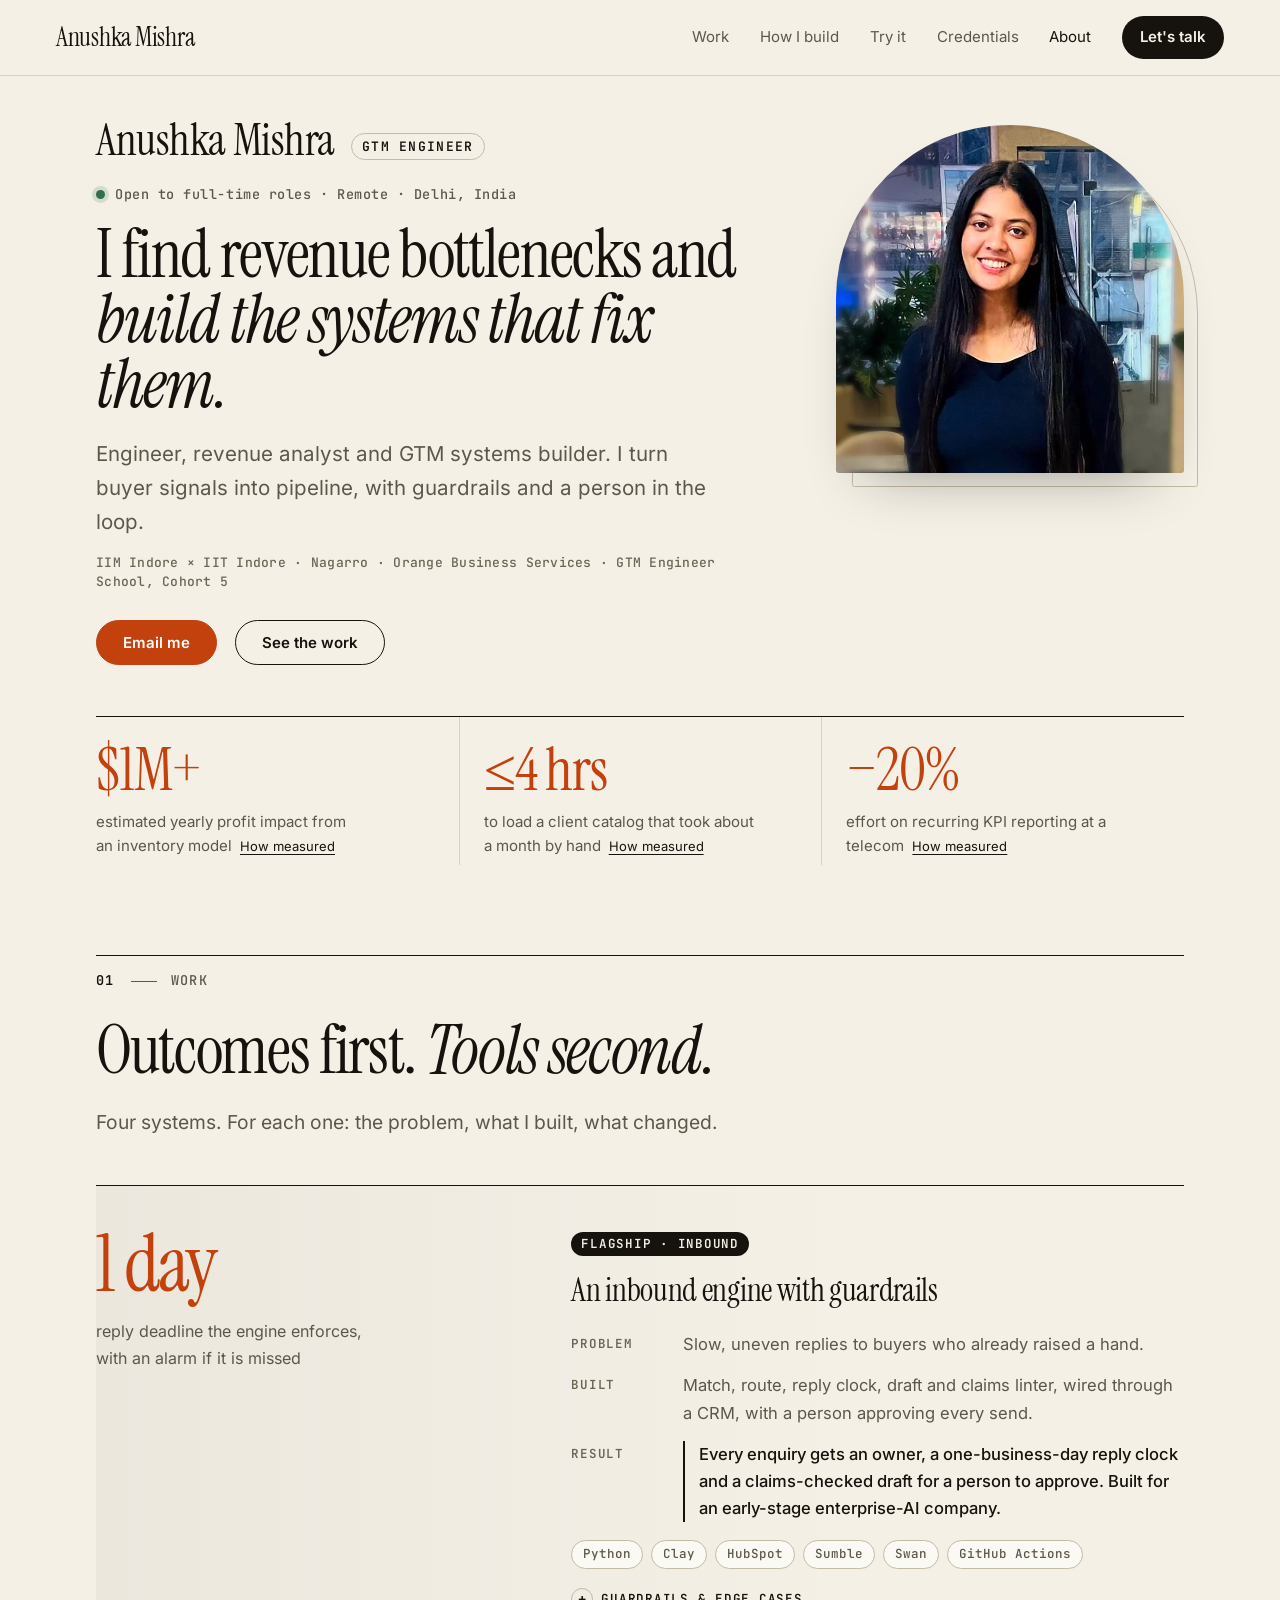
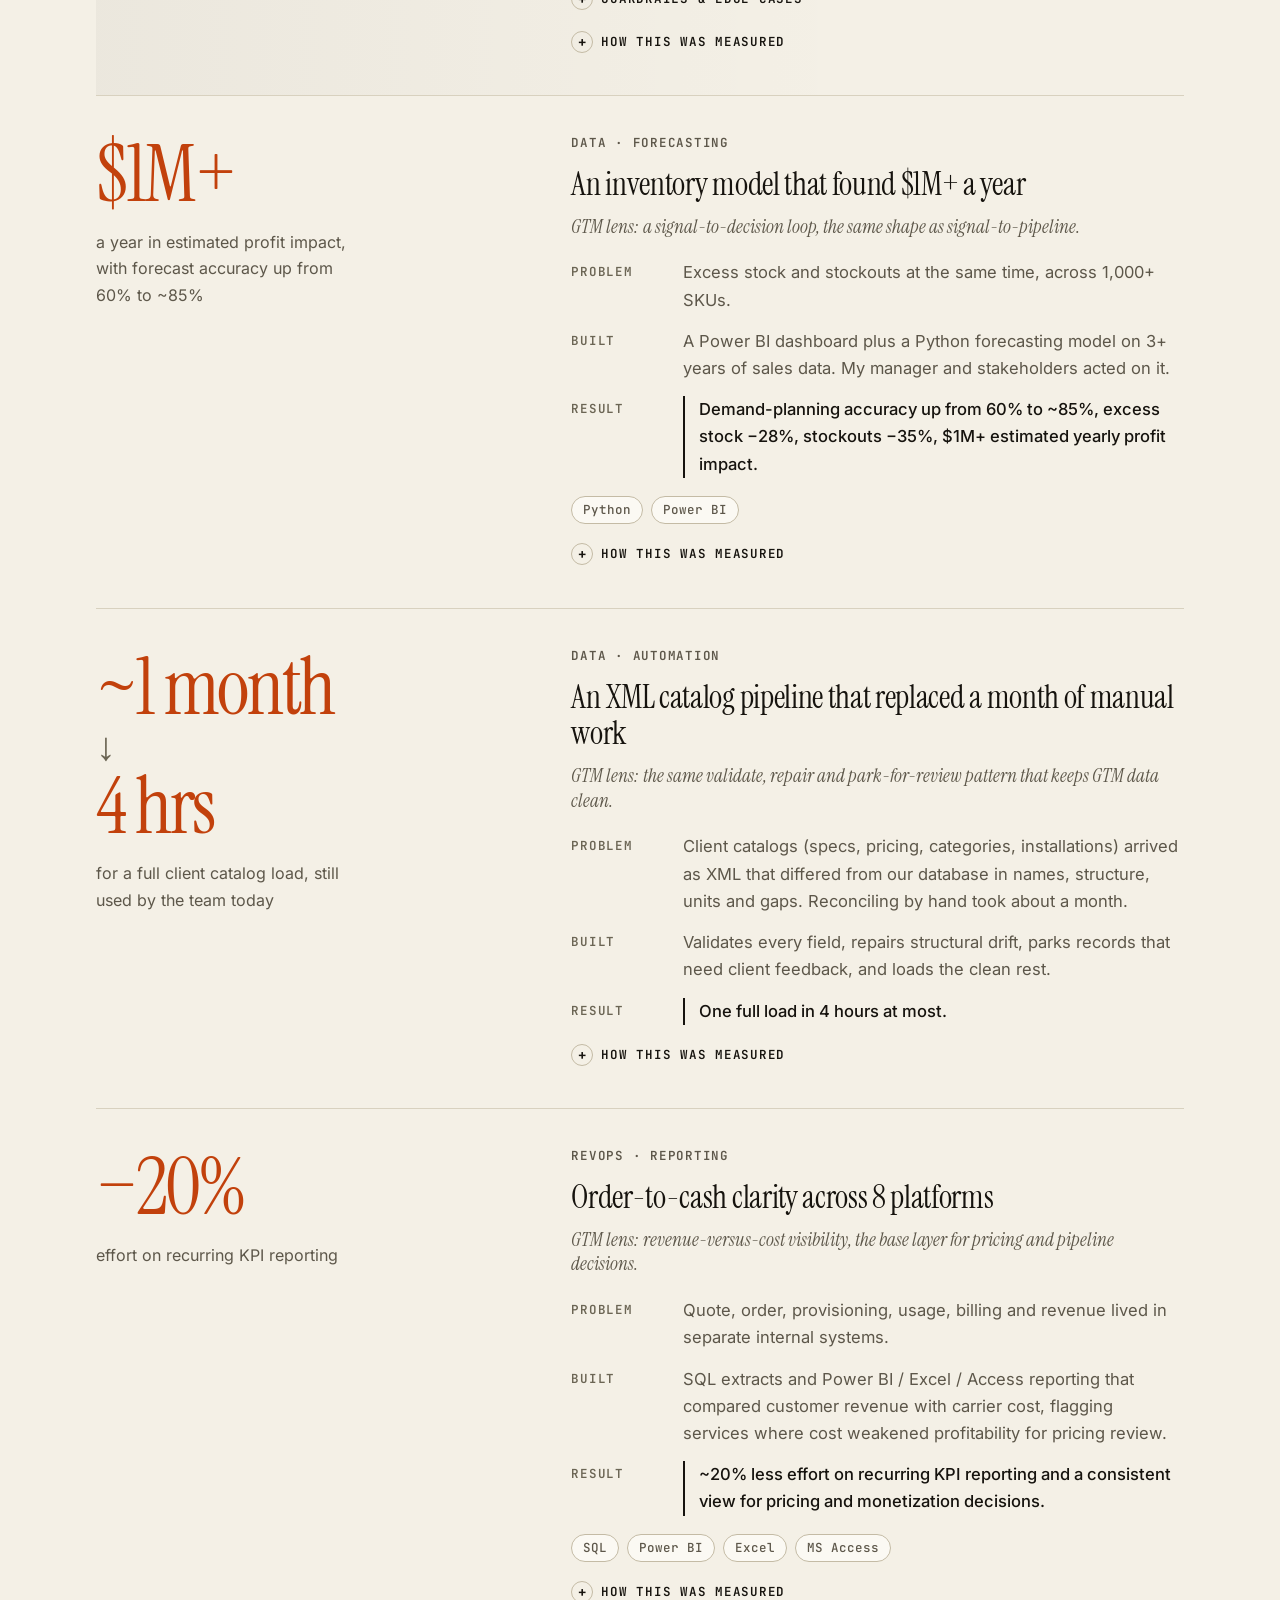
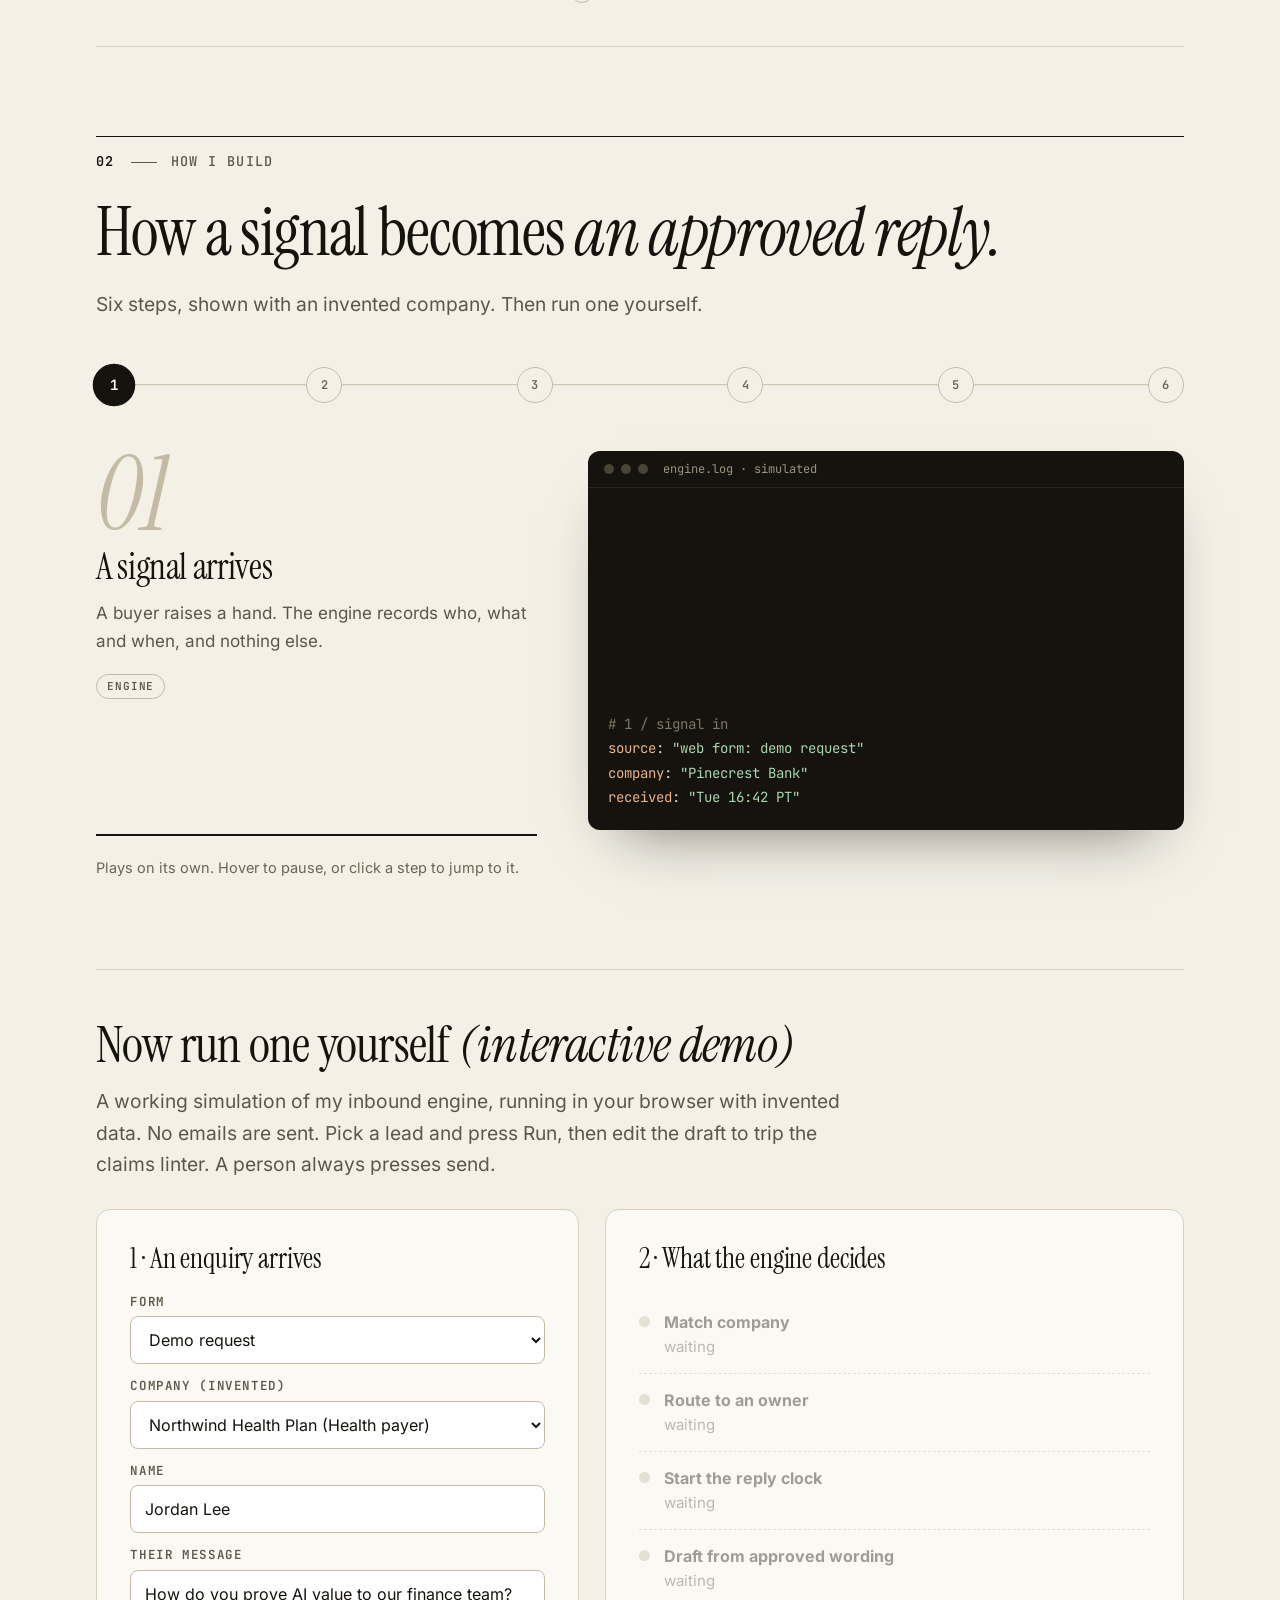
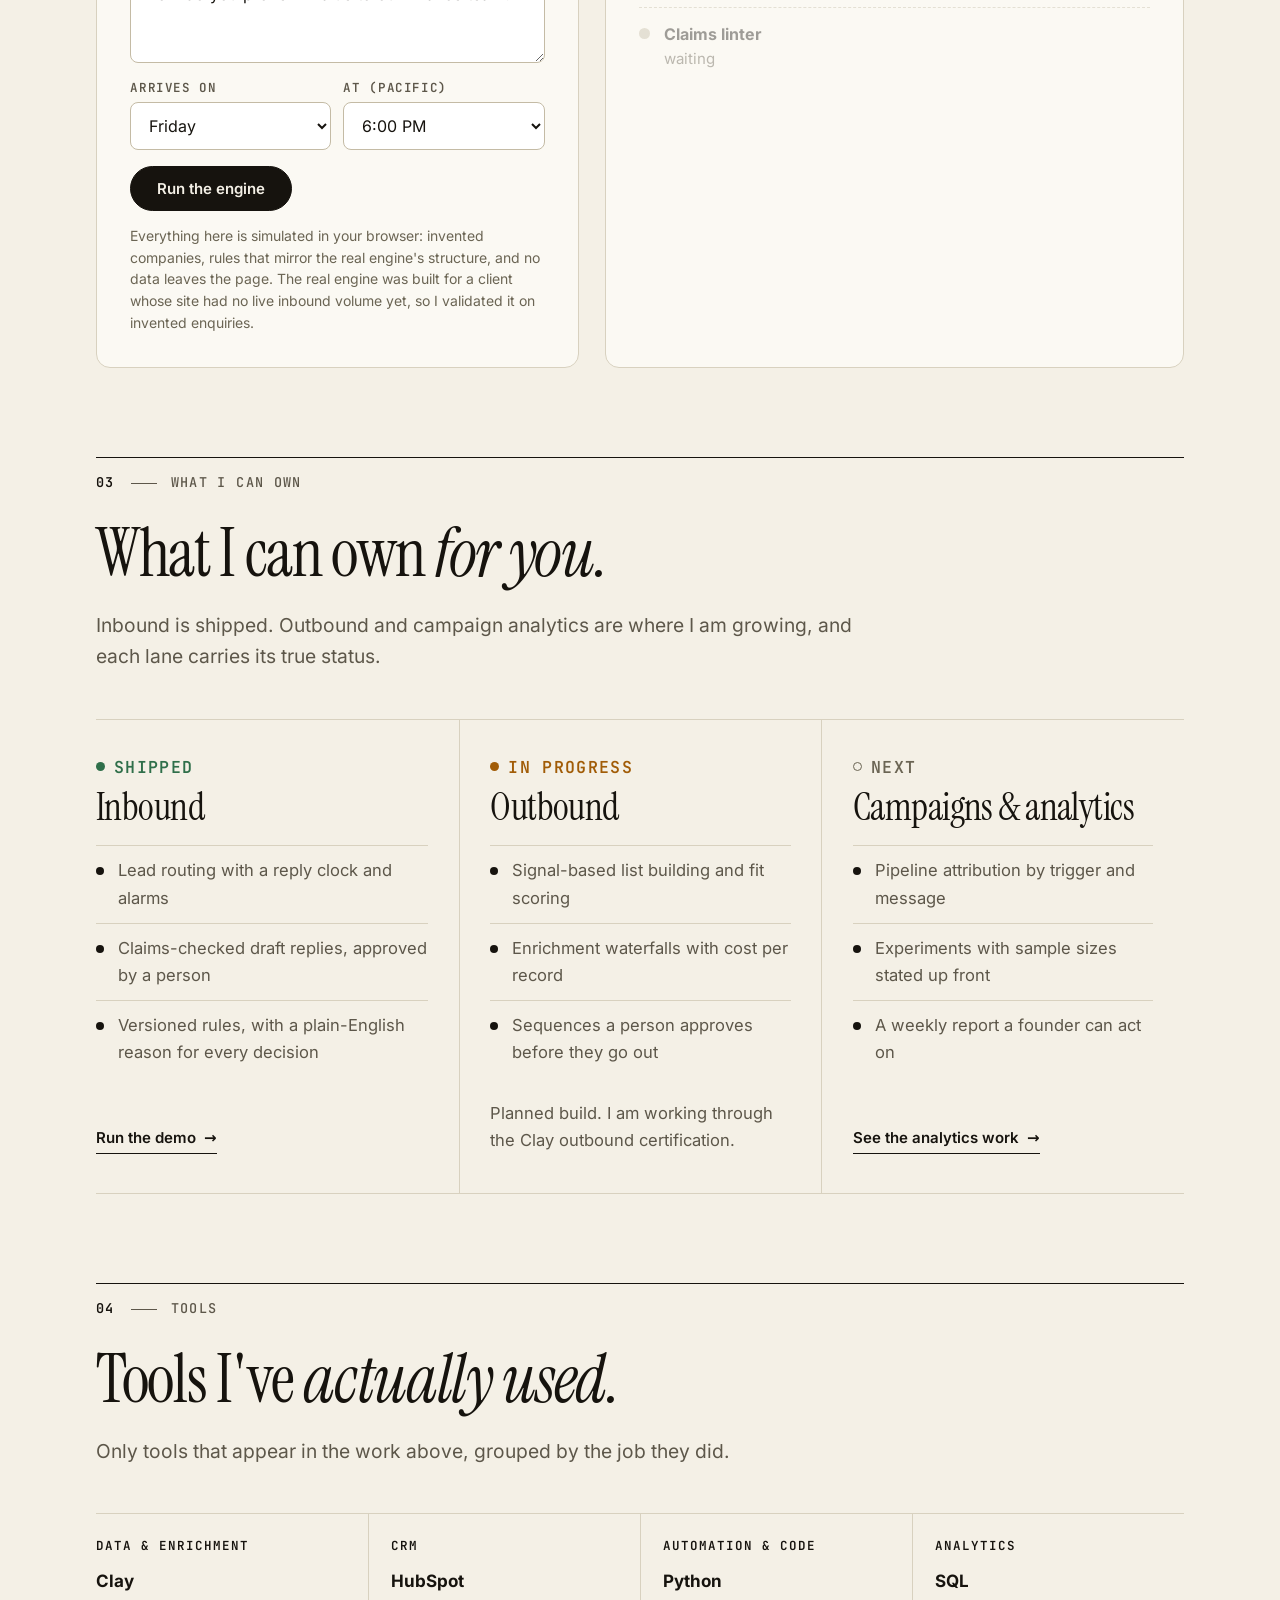
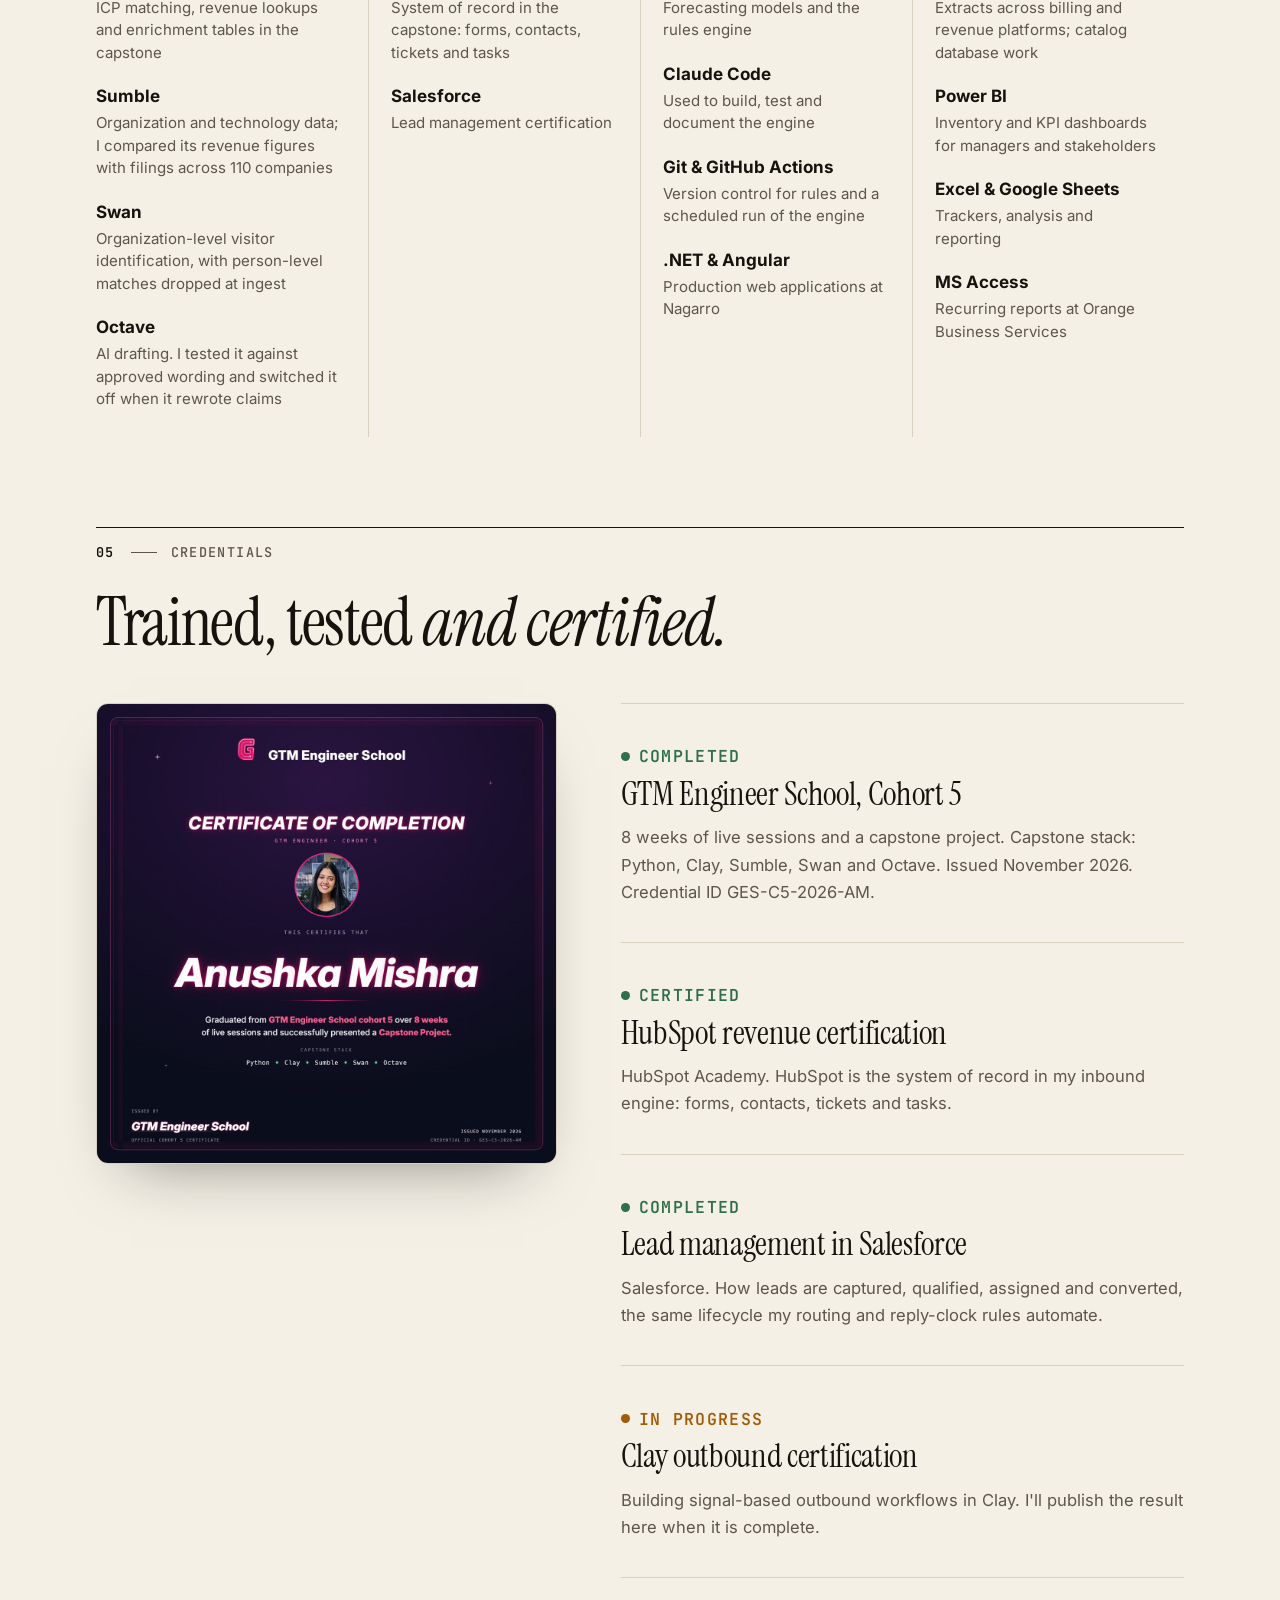
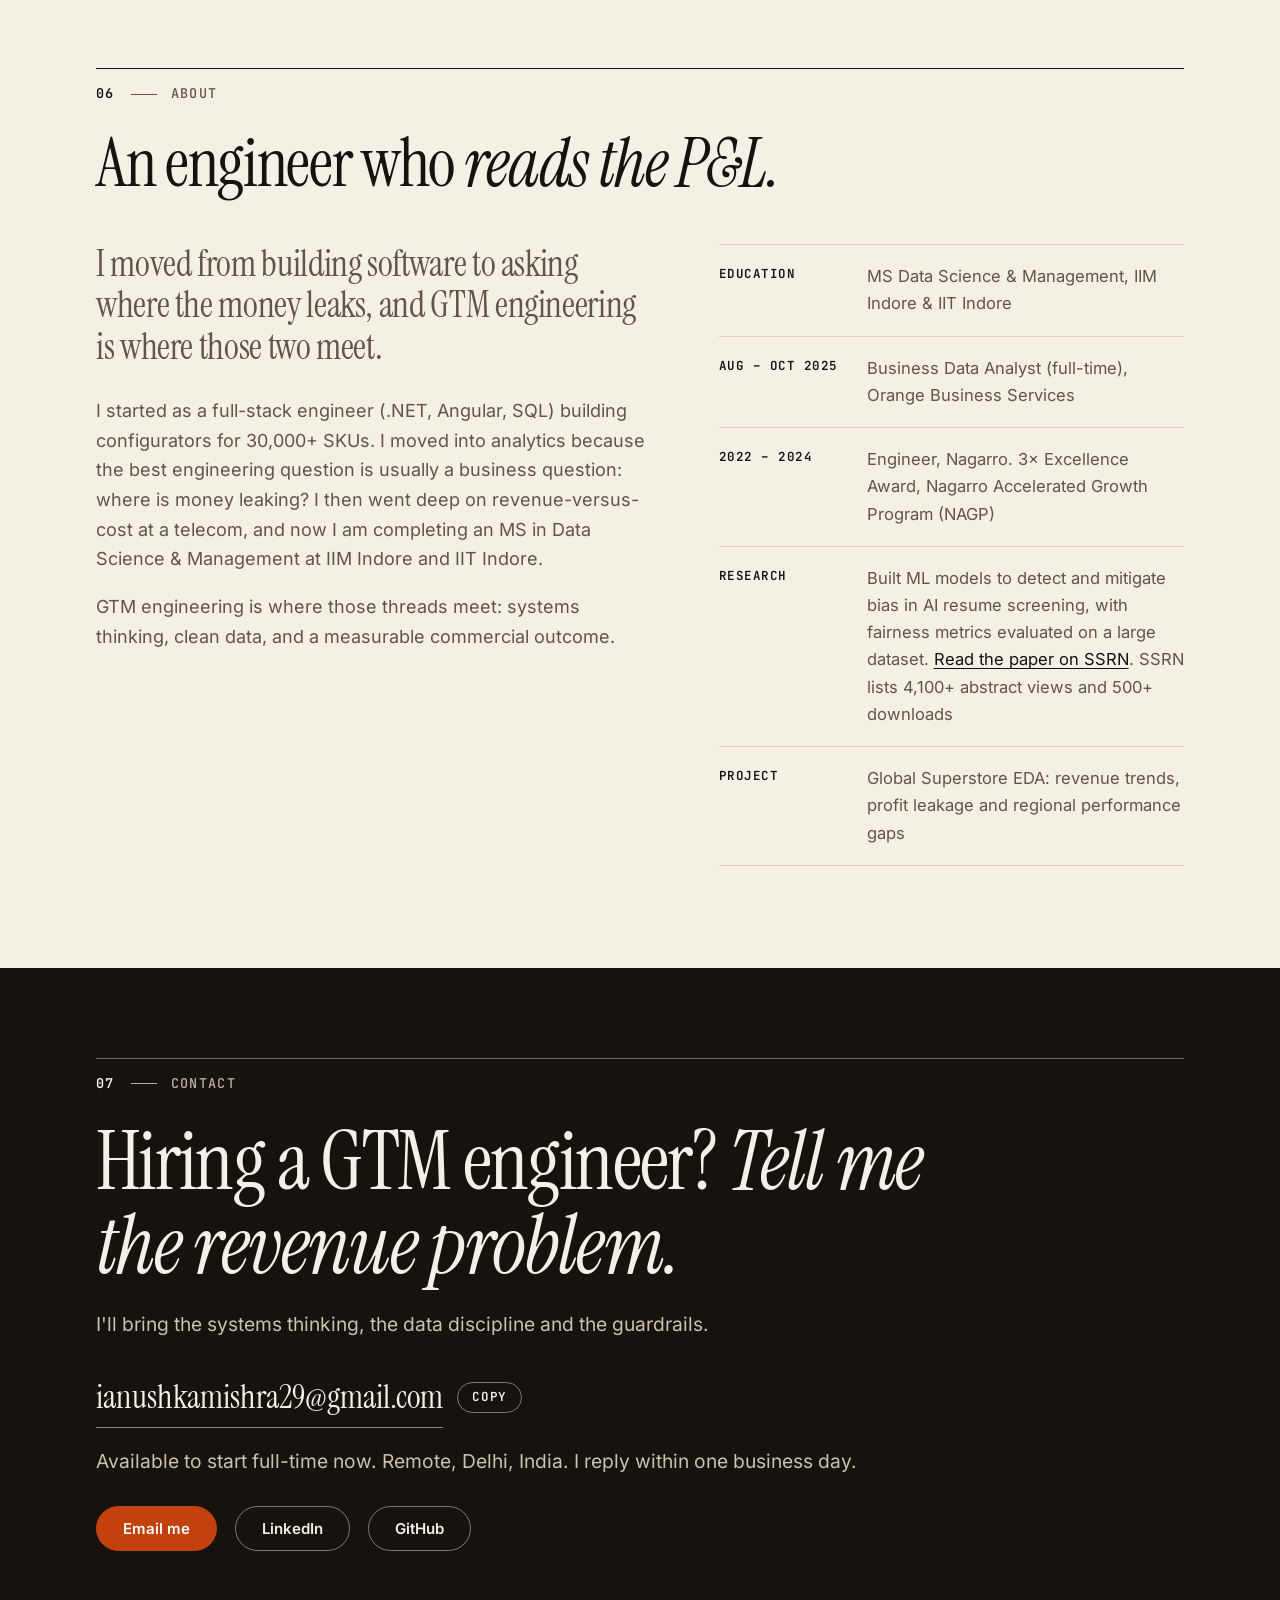
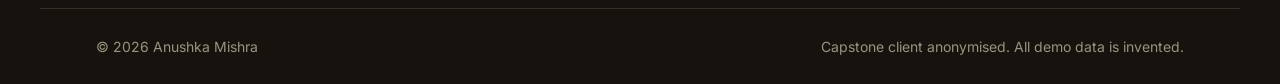
==== index.html @ f5849163 "Remove 2025-2027 dates from MS entry Co-Authored-By: Claude Sonnet 5.5 <noreply@anthropic.com>" ====
<!doctype html>
<html lang="en">
<head>
<meta charset="utf-8">
<meta name="viewport" content="width=device-width, initial-scale=1">
<title>Anushka Mishra | GTM Engineer</title>
<meta name="description" content="GTM engineer building inbound, outbound and campaign systems with guardrails. $1M+ estimated yearly profit impact. Remote, based in Delhi, India.">
<link rel="canonical" href="https://anushkamishra29.github.io/">
<meta property="og:title" content="Anushka Mishra | GTM Engineer">
<meta property="og:description" content="I find revenue bottlenecks and build the systems that fix them. Try the interactive inbound demo.">
<meta property="og:type" content="website">
<meta property="og:url" content="https://anushkamishra29.github.io/">
<meta property="og:image" content="https://anushkamishra29.github.io/og.png">
<meta property="og:image:width" content="1200">
<meta property="og:image:height" content="630">
<meta property="og:image:alt" content="Anushka Mishra, GTM Engineer: I find revenue bottlenecks and build the systems that fix them.">
<meta name="twitter:card" content="summary_large_image">
<meta name="twitter:title" content="Anushka Mishra | GTM Engineer">
<meta name="twitter:description" content="I find revenue bottlenecks and build the systems that fix them.">
<meta name="twitter:image" content="https://anushkamishra29.github.io/og.png">
<meta name="theme-color" content="#f4f0e6">
<link rel="icon" href="favicon.svg" type="image/svg+xml">
<link rel="preload" href="fonts/serif.woff2" as="font" type="font/woff2" crossorigin>
<script>document.documentElement.classList.add("js")</script>
<link rel="stylesheet" href="site.css">
<!-- TODO(anushka): privacy-friendly, cookie-less analytics. Add ONE of these once you have an account (no cookie banner needed):
     <script defer data-domain="anushkamishra29.github.io" src="https://plausible.io/js/script.tagged-events.js"></script>
     <script data-goatcounter="https://YOURCODE.goatcounter.com/count" async src="//gc.zgo.at/count.js"></script> -->
<script type="application/ld+json">
{"@context":"https://schema.org","@type":"Person","name":"Anushka Mishra","jobTitle":"GTM Engineer","url":"https://anushkamishra29.github.io/","image":"https://anushkamishra29.github.io/photo.jpg","address":{"@type":"PostalAddress","addressLocality":"Delhi","addressCountry":"IN"},"sameAs":["https://www.linkedin.com/in/anushka-m-6a635a430/","https://github.com/AnushkaMishra29","https://papers.ssrn.com/sol3/papers.cfm?abstract_id=5160444"],"alumniOf":[{"@type":"CollegeOrUniversity","name":"IIM Indore"},{"@type":"CollegeOrUniversity","name":"IIT Indore"}],"knowsAbout":["GTM engineering","Revenue operations","Lead routing","Demand forecasting","Clay","HubSpot","Python","SQL"]}
</script>
</head>
<body>
<a class="skip" href="#proof">Skip to content</a>
<div id="progress" aria-hidden="true"></div>

<header class="nav" id="top">
  <a class="brand" href="#top">Anushka Mishra</a>
  <nav aria-label="Primary">
    <a href="#proof">Work</a>
    <a href="#how">How I build</a>
    <a href="#demo">Try it</a>
    <a href="#credentials">Credentials</a>
    <a href="#about">About</a>
    <a class="nav-cta" href="#contact" data-cta="hire">Let's talk</a>
  </nav>
</header>

<main id="main">
<!-- HERO -->
<section class="hero">
  <div class="hero-grid">
    <div class="hero-copy">
      <p class="hero-name">Anushka Mishra<span>GTM Engineer</span></p>
      <p class="status-line"><span class="dot"></span>Open to full-time roles &middot; Remote &middot; Delhi, India</p>
      <h1>I find revenue bottlenecks and <em>build the systems that fix them.</em></h1>
      <p class="lead">Engineer, revenue analyst and GTM systems builder. I turn buyer signals into pipeline, with guardrails and a person in the loop.</p>
      <p class="cred-line">IIM Indore &times; IIT Indore &middot; Nagarro &middot; Orange Business Services &middot; GTM Engineer School, Cohort 5</p>
      <div class="cta-row">
        <a class="btn" href="mailto:ianushkamishra29@gmail.com">Email me</a>
        <a class="btn btn-line" href="#proof">See the work</a>
      </div>
    </div>
    <figure class="portrait">
      <div class="portrait-art"><div class="portrait-frame"><picture><source srcset="photo.webp" type="image/webp"><img src="photo.jpg" alt="Anushka Mishra" width="640" height="640" fetchpriority="high"></picture></div></div>
    </figure>
  </div>
  <ul class="stats" id="stats">
    <li><b data-count="1" data-prefix="$" data-suffix="M+">$1M+</b><span>estimated yearly profit impact from an inventory model <a class="how-link" href="#case-forecast">How measured</a></span></li>
    <li><b data-count="4" data-prefix="&le;" data-suffix=" hrs">&le;4 hrs</b><span>to load a client catalog that took about a month by hand <a class="how-link" href="#case-catalog">How measured</a></span></li>
    <li><b data-count="20" data-prefix="&minus;" data-suffix="%">&minus;20%</b><span>effort on recurring KPI reporting at a telecom <a class="how-link" href="#case-revops">How measured</a></span></li>
  </ul>
</section>

<!-- WORK -->
<section id="proof" class="section">
  <header class="sec-head">
    <p class="sec-no">01<span>Work</span></p>
    <h2>Outcomes first. <em>Tools second.</em></h2>
    <p class="sub">Four systems. For each one: the problem, what I built, what changed.</p>
  </header>

  <article class="case flagship" id="case-engine">
    <div class="case-metric"><b>1 day</b><span>reply deadline the engine enforces, with an alarm if it is missed</span></div>
    <div class="case-body">
      <p class="tag">Flagship &middot; Inbound</p>
      <h3>An inbound engine with guardrails</h3>
      <dl>
        <dt>Problem</dt><dd>Slow, uneven replies to buyers who already raised a hand.</dd>
        <dt>Built</dt><dd>Match, route, reply clock, draft and claims linter, wired through a CRM, with a person approving every send.</dd>
        <dt>Result</dt><dd class="result">Every enquiry gets an owner, a one-business-day reply clock and a claims-checked draft for a person to approve. Built for an early-stage enterprise-AI company.</dd>
      </dl>
      <ul class="chips"><li>Python</li><li>Clay</li><li>HubSpot</li><li>Sumble</li><li>Swan</li><li>GitHub Actions</li></ul>
      <details class="how"><summary>Guardrails &amp; edge cases</summary><p>Do-not-contact companies, vendors and partners are screened out before anything is drafted. Wording comes from approved copy, and a claims linter blocks prices, guarantees and unverified claims. It fails closed: if its blocklist is missing, nothing is marked clean. The engine never sends. A person approves every reply, and approval and sending are timestamped separately.</p></details>
      <details class="how"><summary>How this was measured</summary><p><b>1 business day:</b> a design target, not a measured outcome. The reply clock gives every enquiry a deadline of 17:00 Pacific on the next business day and fires an alarm if it is missed. The engine was validated on invented enquiries; the client's site had no live inbound volume yet.</p></details>
      <!-- TODO(anushka): add "What I'd do next" (2-3 honest bullets) and an architecture diagram or a Loom walkthrough when ready -->
    </div>
  </article>

  <article class="case" id="case-forecast">
    <div class="case-metric"><b>$1M+</b><span>a year in estimated profit impact, with forecast accuracy up from 60% to ~85%</span></div>
    <div class="case-body">
      <p class="tag">Data &middot; Forecasting</p>
      <h3>An inventory model that found $1M+ a year</h3>
      <p class="lens">GTM lens: a signal-to-decision loop, the same shape as signal-to-pipeline.</p>
      <dl>
        <dt>Problem</dt><dd>Excess stock and stockouts at the same time, across 1,000+ SKUs.</dd>
        <dt>Built</dt><dd>A Power BI dashboard plus a Python forecasting model on 3+ years of sales data. My manager and stakeholders acted on it.</dd>
        <dt>Result</dt><dd class="result">Demand-planning accuracy up from 60% to ~85%, excess stock &minus;28%, stockouts &minus;35%, $1M+ estimated yearly profit impact.</dd>
      </dl>
      <ul class="chips"><li>Python</li><li>Power BI</li></ul>
      <details class="how"><summary>How this was measured</summary><p><b>Profit impact:</b> a calculated estimate of one year of profit from acting on the model's recommendations, worked out with my manager and stakeholders, who acted on it. <b>Accuracy and stock levels:</b> before-and-after comparison on 3+ years of sales data across 1,000+ SKUs.</p></details>
      <!-- TODO(anushka): add accuracy metric name, baseline period and the year of the profit calculation -->
    </div>
  </article>

  <article class="case" id="case-catalog">
    <div class="case-metric"><b>~1 month<i>&darr;</i>4 hrs</b><span>for a full client catalog load, still used by the team today</span></div>
    <div class="case-body">
      <p class="tag">Data &middot; Automation</p>
      <h3>An XML catalog pipeline that replaced a month of manual work</h3>
      <p class="lens">GTM lens: the same validate, repair and park-for-review pattern that keeps GTM data clean.</p>
      <dl>
        <dt>Problem</dt><dd>Client catalogs (specs, pricing, categories, installations) arrived as XML that differed from our database in names, structure, units and gaps. Reconciling by hand took about a month.</dd>
        <dt>Built</dt><dd>Validates every field, repairs structural drift, parks records that need client feedback, and loads the clean rest.</dd>
        <dt>Result</dt><dd class="result">One full load in 4 hours at most.</dd>
      </dl>
      <details class="how"><summary>How this was measured</summary><p><b>Before:</b> reconciling a client catalog by hand took the team about a month. <b>After:</b> a full load, including my review of the output, takes 4 hours at most. This held across many client catalogs, and the team still uses the pipeline.</p></details>
      <!-- TODO(anushka): add the number of catalogs, the date range and the stack used -->
    </div>
  </article>

  <article class="case" id="case-revops">
    <div class="case-metric"><b>&minus;20%</b><span>effort on recurring KPI reporting</span></div>
    <div class="case-body">
      <p class="tag">RevOps &middot; Reporting</p>
      <h3>Order-to-cash clarity across 8 platforms</h3>
      <p class="lens">GTM lens: revenue-versus-cost visibility, the base layer for pricing and pipeline decisions.</p>
      <dl>
        <dt>Problem</dt><dd>Quote, order, provisioning, usage, billing and revenue lived in separate internal systems.</dd>
        <dt>Built</dt><dd>SQL extracts and Power BI / Excel / Access reporting that compared customer revenue with carrier cost, flagging services where cost weakened profitability for pricing review.</dd>
        <dt>Result</dt><dd class="result">~20% less effort on recurring KPI reporting and a consistent view for pricing and monetization decisions.</dd>
      </dl>
      <ul class="chips"><li>SQL</li><li>Power BI</li><li>Excel</li><li>MS Access</li></ul>
      <details class="how"><summary>How this was measured</summary><p><b>~20%:</b> my estimate of the reduction in effort on recurring KPI reports after I consolidated them into one Power BI, Excel and Access workflow. <b>8 platforms:</b> the internal billing, order and revenue systems the extracts drew from. Period: Aug&ndash;Oct 2025, full-time role.</p></details>
      <!-- TODO(anushka): add hours per report before and after, if you have them -->
    </div>
  </article>
</section>

<!-- HOW I BUILD + TRY IT -->
<section id="how" class="section">
  <header class="sec-head">
    <p class="sec-no">02<span>How I build</span></p>
    <h2>How a signal becomes <em>an approved reply.</em></h2>
    <p class="sub">Six steps, shown with an invented company. Then run one yourself.</p>
  </header>

  <div id="journey" class="journey">
    <div class="j-track" aria-label="Steps in the engine" data-js-only>
      <i class="j-fill"></i>
      <button class="j-node" aria-label="Step 1">1</button><button class="j-node" aria-label="Step 2">2</button><button class="j-node" aria-label="Step 3">3</button><button class="j-node" aria-label="Step 4">4</button><button class="j-node" aria-label="Step 5">5</button><button class="j-node human" aria-label="Step 6">6</button>
      <i class="j-dot"></i>
    </div>
    <div class="j-stage">
      <div class="j-copy">
        <div class="j-card"><span class="big">01</span><h3>A signal arrives</h3><p>A buyer raises a hand. The engine records who, what and when, and nothing else.</p><span class="who">Engine</span></div>
        <div class="j-card"><span class="big">02</span><h3>Match the company</h3><p>Check fit and size band, then screen out do-not-contact, vendors and partners. Ineligible enquiries stop here.</p><span class="who">Engine</span></div>
        <div class="j-card"><span class="big">03</span><h3>Route to an owner</h3><p>Versioned rules, not a language model, decide whose desk it lands on, and the reason is saved in plain English.</p><span class="who">Engine</span></div>
        <div class="j-card"><span class="big">04</span><h3>Start the reply clock</h3><p>A one-business-day deadline in Pacific time. If it slips, an alarm fires.</p><span class="who">Engine</span></div>
        <div class="j-card"><span class="big">05</span><h3>Draft, then lint</h3><p>Wording comes from approved copy. A claims linter blocks prices, guarantees and unverified claims, and fails closed.</p><span class="who">Engine</span></div>
        <div class="j-card"><span class="big">06</span><h3>A person approves and sends</h3><p>The engine never sends. Someone reads the draft, edits it and presses send.</p><span class="who human">Human</span></div>
      </div>
      <div class="term">
        <div class="term-bar"><i></i><i></i><i></i><span>engine.log &middot; simulated</span></div>
        <pre id="j-term" aria-live="off"><span class="ln0"><span class="c"># 1 / signal in</span></span><span class="ln0"><span class="k">source</span>: <span class="s">"web form: demo request"</span></span><span class="ln0"><span class="k">company</span>: <span class="s">"Pinecrest Bank"</span></span><span class="ln0"><span class="k">received</span>: <span class="s">"Tue 16:42 PT"</span></span><span class="ln0"><span class="c"># 2 / match</span></span><span class="ln0"><span class="k">fit</span>: <span class="s">"regional bank, inside the size band"</span></span><span class="ln0"><span class="k">signal</span>: <span class="s">"person-backed enquiry"</span></span><span class="ln0"><span class="k">dnc / vendor / partner</span>: <span class="ok">none</span></span><span class="ln0"><span class="c"># 3 / route</span></span><span class="ln0"><span class="k">rule</span>: <span class="s">"segment = banking"</span></span><span class="ln0"><span class="k">owner</span>: <span class="s">"financial-services desk"</span></span><span class="ln0"><span class="c"># 4 / clock</span></span><span class="ln0"><span class="k">reply_due</span>: <span class="s">"next business day, 17:00 PT"</span></span><span class="ln0"><span class="k">alarm</span>: <span class="n">armed</span></span><span class="ln0"><span class="c"># 5 / draft + lint</span></span><span class="ln0"><span class="k">draft</span>: <span class="s">"from approved wording only"</span></span><span class="ln0"><span class="k">claims_lint</span>: <span class="ok">0 hits &#10003;</span></span><span class="ln0"><span class="c"># 6 / human</span></span><span class="ln0"><span class="k">status</span>: <span class="n">awaiting approval</span></span><span class="ln0"><span class="k">engine_sends</span>: <span class="n">never</span></span><span class="ln0"><span class="k">sent_by</span>: <span class="s">"a person"</span></span></pre>
      </div>
    </div>
    <p class="j-note">Plays on its own. Hover to pause, or click a step to jump to it.</p>
  </div>

  <div id="demo" class="demo-wrap">
    <h3 class="demo-title">Now run one yourself <em>(interactive demo)</em></h3>
    <p class="sub">A working simulation of my inbound engine, running in your browser with invented data. No emails are sent. Pick a lead and press Run, then edit the draft to trip the claims linter. A person always presses send.</p>
    <noscript><p class="fine">The interactive demo needs JavaScript. The six steps above show what it does.</p></noscript>

    <div class="demo">
      <form id="enq" class="panel form" autocomplete="off">
        <h3>1 &middot; An enquiry arrives</h3>
        <label>Form
          <select id="f-type">
            <option value="demo">Demo request</option>
            <option value="briefing">Executive briefing request</option>
            <option value="contact">Contact form</option>
            <option value="partner">Partner enquiry</option>
            <option value="whitepaper">Whitepaper download</option>
            <option value="nda">NDA request</option>
          </select>
        </label>
        <label>Company (invented)
          <select id="f-co"></select>
        </label>
        <label>Name
          <input id="f-name" value="Jordan Lee" maxlength="40">
        </label>
        <label>Their message
          <textarea id="f-msg" rows="3" maxlength="240">How do you prove AI value to our finance team?</textarea>
        </label>
        <div class="two">
          <label>Arrives on
            <select id="f-day">
              <option value="1">Monday</option><option value="2">Tuesday</option><option value="3">Wednesday</option>
              <option value="4">Thursday</option><option value="5" selected>Friday</option><option value="6">Saturday</option><option value="0">Sunday</option>
            </select>
          </label>
          <label>At (Pacific)
            <select id="f-hour"></select>
          </label>
        </div>
        <button class="btn" type="submit">Run the engine</button>
        <p class="fine">Everything here is simulated in your browser: invented companies, rules that mirror the real engine's structure, and no data leaves the page. The real engine was built for a client whose site had no live inbound volume yet, so I validated it on invented enquiries.</p>
      </form>

      <div class="panel out" id="out" aria-live="polite">
        <h3>2 &middot; What the engine decides</h3>
        <ol class="steps" id="steps">
          <li data-s="match"><i></i><div><b>Match company</b><span>waiting</span></div></li>
          <li data-s="route"><i></i><div><b>Route to an owner</b><span>waiting</span></div></li>
          <li data-s="sla"><i></i><div><b>Start the reply clock</b><span>waiting</span></div></li>
          <li data-s="draft"><i></i><div><b>Draft from approved wording</b><span>waiting</span></div></li>
          <li data-s="lint"><i></i><div><b>Claims linter</b><span>waiting</span></div></li>
        </ol>
        <div id="draftbox" class="draftbox hidden">
          <div class="draft-top"><b>3 &middot; Draft staged for a person</b><span id="lintbadge" class="badge">unchecked</span></div>
          <textarea id="draft" rows="9" aria-label="Draft reply, editable"></textarea>
          <div class="draft-actions">
            <button class="btn btn-small btn-line" id="relint" type="button">Re-run linter</button>
            <button class="btn btn-small" id="approve" type="button">Approve</button>
            <button class="btn btn-small btn-line" id="send" type="button" disabled title="Only a human sends, by design">Send (human only)</button>
          </div>
          <p id="status" class="fine"></p>
        </div>
      </div>
    </div>
  </div>
</section>

<!-- WHAT I CAN OWN -->
<section id="build" class="section">
  <header class="sec-head">
    <p class="sec-no">03<span>What I can own</span></p>
    <h2>What I can own <em>for you.</em></h2>
    <p class="sub">Inbound is shipped. Outbound and campaign analytics are where I am growing, and each lane carries its true status.</p>
  </header>
  <div class="lanes">
    <article class="lane">
      <p class="state shipped"><span></span>Shipped</p>
      <h3>Inbound</h3>
      <ul class="deliv">
        <li>Lead routing with a reply clock and alarms</li>
        <li>Claims-checked draft replies, approved by a person</li>
        <li>Versioned rules, with a plain-English reason for every decision</li>
      </ul>
      <a class="link-arrow" href="#demo">Run the demo</a>
    </article>
    <article class="lane">
      <p class="state progress"><span></span>In progress</p>
      <h3>Outbound</h3>
      <ul class="deliv">
        <li>Signal-based list building and fit scoring</li>
        <li>Enrichment waterfalls with cost per record</li>
        <li>Sequences a person approves before they go out</li>
      </ul>
      <p class="plan">Planned build. I am working through the Clay outbound certification.</p>
    </article>
    <article class="lane">
      <p class="state next"><span></span>Next</p>
      <h3>Campaigns &amp; analytics</h3>
      <ul class="deliv">
        <li>Pipeline attribution by trigger and message</li>
        <li>Experiments with sample sizes stated up front</li>
        <li>A weekly report a founder can act on</li>
      </ul>
      <a class="link-arrow" href="#proof">See the analytics work</a>
    </article>
  </div>
</section>

<!-- TOOLS -->
<section id="tools" class="section">
  <header class="sec-head">
    <p class="sec-no">04<span>Tools</span></p>
    <h2>Tools I've <em>actually used.</em></h2>
    <p class="sub">Only tools that appear in the work above, grouped by the job they did.</p>
  </header>
  <!-- TODO(anushka): add a proficiency tag (Daily / Proficient / Familiar) to each tool, then show it in a .lvl span -->
  <div class="toolgrid">
    <div class="tgroup">
      <h3>Data &amp; enrichment</h3>
      <ul>
        <li><b>Clay</b><span>ICP matching, revenue lookups and enrichment tables in the capstone</span></li>
        <li><b>Sumble</b><span>Organization and technology data; I compared its revenue figures with filings across 110 companies</span></li>
        <li><b>Swan</b><span>Organization-level visitor identification, with person-level matches dropped at ingest</span></li>
        <li><b>Octave</b><span>AI drafting. I tested it against approved wording and switched it off when it rewrote claims</span></li>
      </ul>
    </div>
    <div class="tgroup">
      <h3>CRM</h3>
      <ul>
        <li><b>HubSpot</b><span>System of record in the capstone: forms, contacts, tickets and tasks</span></li>
        <li><b>Salesforce</b><span>Lead management certification</span></li>
      </ul>
    </div>
    <div class="tgroup">
      <h3>Automation &amp; code</h3>
      <ul>
        <li><b>Python</b><span>Forecasting models and the rules engine</span></li>
        <li><b>Claude Code</b><span>Used to build, test and document the engine</span></li>
        <li><b>Git &amp; GitHub Actions</b><span>Version control for rules and a scheduled run of the engine</span></li>
        <li><b>.NET &amp; Angular</b><span>Production web applications at Nagarro</span></li>
      </ul>
    </div>
    <div class="tgroup">
      <h3>Analytics</h3>
      <ul>
        <li><b>SQL</b><span>Extracts across billing and revenue platforms; catalog database work</span></li>
        <li><b>Power BI</b><span>Inventory and KPI dashboards for managers and stakeholders</span></li>
        <li><b>Excel &amp; Google Sheets</b><span>Trackers, analysis and reporting</span></li>
        <li><b>MS Access</b><span>Recurring reports at Orange Business Services</span></li>
      </ul>
    </div>
  </div>
</section>

<!-- CREDENTIALS -->
<section id="credentials" class="section">
  <header class="sec-head">
    <p class="sec-no">05<span>Credentials</span></p>
    <h2>Trained, tested <em>and certified.</em></h2>
  </header>
  <div class="creds">
    <figure class="cert">
      <a href="certificate-ges-cohort5.jpg" target="_blank" rel="noopener">
        <img src="certificate-ges-cohort5.jpg" alt="GTM Engineer School Cohort 5 certificate of completion for Anushka Mishra, issued November 2026" loading="lazy" width="1200" height="1200">
      </a>
    </figure>
    <div class="cred-list">
      <div class="cred">
        <p class="state shipped"><span></span>Completed</p>
        <h3>GTM Engineer School, Cohort 5</h3>
        <p>8 weeks of live sessions and a capstone project. Capstone stack: Python, Clay, Sumble, Swan and Octave. Issued November 2026. Credential ID GES-C5-2026-AM.</p>
      </div>
      <!-- TODO(anushka): add verification link + exact titles for HubSpot and Salesforce once certificates are shared -->
      <div class="cred">
        <p class="state shipped"><span></span>Certified</p>
        <h3>HubSpot revenue certification</h3>
        <p>HubSpot Academy. HubSpot is the system of record in my inbound engine: forms, contacts, tickets and tasks.</p>
      </div>
      <div class="cred">
        <p class="state shipped"><span></span>Completed</p>
        <h3>Lead management in Salesforce</h3>
        <p>Salesforce. How leads are captured, qualified, assigned and converted, the same lifecycle my routing and reply-clock rules automate.</p>
      </div>
      <div class="cred">
        <p class="state progress"><span></span>In progress</p>
        <h3>Clay outbound certification</h3>
        <p>Building signal-based outbound workflows in Clay. I'll publish the result here when it is complete.</p>
      </div>
    </div>
  </div>
</section>

<!-- TODO(anushka): add a Reviews section here once you have real, permitted testimonials -->

<!-- ABOUT -->
<section id="about" class="section">
  <header class="sec-head">
    <p class="sec-no">06<span>About</span></p>
    <h2>An engineer who <em>reads the P&amp;L.</em></h2>
  </header>
  <div class="about">
    <div class="about-text">
      <p class="pull">I moved from building software to asking where the money leaks, and GTM engineering is where those two meet.</p>
      <p>I started as a full-stack engineer (.NET, Angular, SQL) building configurators for 30,000+ SKUs. I moved into analytics because the best engineering question is usually a business question: where is money leaking? I then went deep on revenue-versus-cost at a telecom, and now I am completing an MS in Data Science &amp; Management at IIM Indore and IIT Indore.</p>
      <p>GTM engineering is where those threads meet: systems thinking, clean data, and a measurable commercial outcome.</p>
    </div>
    <ul class="timeline">
      <li><b>Education</b><span>MS Data Science &amp; Management, IIM Indore &amp; IIT Indore</span></li>
      <li><b>Aug &ndash; Oct 2025</b><span>Business Data Analyst (full-time), Orange Business Services</span></li>
      <li><b>2022 &ndash; 2024</b><span>Engineer, Nagarro. 3&times; Excellence Award, Nagarro Accelerated Growth Program (NAGP)</span></li>
      <li><b>Research</b><span>Built ML models to detect and mitigate bias in AI resume screening, with fairness metrics evaluated on a large dataset. <a href="https://papers.ssrn.com/sol3/papers.cfm?abstract_id=5160444" target="_blank" rel="noopener">Read the paper on SSRN</a>. SSRN lists 4,100+ abstract views and 500+ downloads</span></li>
      <li><b>Project</b><span>Global Superstore EDA: revenue trends, profit leakage and regional performance gaps</span></li>
    </ul>
  </div>
</section>
</main>

<!-- CONTACT -->
<section id="contact" class="contact">
  <div class="contact-in">
    <p class="sec-no inv">07<span>Contact</span></p>
    <h2>Hiring a GTM engineer? <em>Tell me the revenue problem.</em></h2>
    <p class="sub">I'll bring the systems thinking, the data discipline and the guardrails.</p>
    <p class="mailrow"><a id="mailtxt" href="mailto:ianushkamishra29@gmail.com">ianushkamishra29@gmail.com</a><button type="button" id="copymail" hidden>Copy</button></p>
    <p class="sub avail">Available to start full-time now. Remote, Delhi, India. I reply within one business day.</p>
    <div class="cta-row">
      <a class="btn btn-accent" id="mail" href="mailto:ianushkamishra29@gmail.com">Email me</a>
      <!-- TODO(anushka): add a Book a 30-min call button once you have a Cal.com/Calendly link -->
      <a class="btn btn-line-inv" id="li" href="https://www.linkedin.com/in/anushka-m-6a635a430/" target="_blank" rel="noopener">LinkedIn</a>
      <a class="btn btn-line-inv" id="gh" href="https://github.com/AnushkaMishra29" target="_blank" rel="noopener">GitHub</a>
    </div>
  </div>
  <footer class="foot">
    <span>&copy; <span id="yr"></span> Anushka Mishra</span>
    <span>Capstone client anonymised. All demo data is invented.</span>
  </footer>
</section>

<a class="sticky-cta" id="sticky" href="mailto:ianushkamishra29@gmail.com">Email me</a>

<script src="app.js"></script>
<script src="site.js"></script>
</body>
</html>
---- site.css ----
/* ===== Anushka Mishra: editorial portfolio. Paper, ink, one accent. ===== */
@font-face{font-family:"Instrument Serif";src:url(fonts/serif.woff2) format("woff2");font-weight:400;font-style:normal;font-display:swap}
@font-face{font-family:"Instrument Serif";src:url(fonts/serif-italic.woff2) format("woff2");font-weight:400;font-style:italic;font-display:swap}
@font-face{font-family:"Inter";src:url(fonts/inter.woff2) format("woff2");font-weight:100 900;font-style:normal;font-display:swap}
@font-face{font-family:"JetBrains Mono";src:url(fonts/jbmono.woff2) format("woff2");font-weight:100 800;font-style:normal;font-display:swap}

:root{
  --paper:#f4f0e6; --paper2:#ebe5d6; --card:#fbf9f3; --line:#d8d1bf; --line2:#c4bba5;
  --ink:#16130e; --muted:#5d574a; --soft:#6b6554;
  --accent:#c2410c; --accent-soft:#f1d9c6; --ok:#2f6f4a; --warn:#a15c07; --bad:#b3261e;
  --serif:"Instrument Serif","Times New Roman",serif; --sans:"Inter",system-ui,-apple-system,"Segoe UI",sans-serif; --mono:"JetBrains Mono",ui-monospace,Consolas,monospace;
  --wrap:1200px; --pad:clamp(20px,5vw,56px);
}
*{box-sizing:border-box}
html{scroll-behavior:smooth;-webkit-text-size-adjust:100%}
body{margin:0;background:var(--paper);color:var(--ink);font:400 18px/1.65 var(--sans);-webkit-font-smoothing:antialiased;overflow-x:clip;font-feature-settings:"cv11","ss03"}
a{color:inherit}
img{max-width:100%;display:block}
::selection{background:var(--accent);color:#fff}
.hidden{display:none!important}
button,input,select,textarea{font-family:inherit}
main,.contact-in,.foot{max-width:var(--wrap);margin:0 auto;padding-inline:var(--pad)}
#progress{position:fixed;top:0;left:0;height:2px;width:0;z-index:30;background:var(--accent)}

/* ---------- nav ---------- */
.nav{position:sticky;top:0;z-index:20;display:flex;justify-content:space-between;align-items:center;gap:16px;padding:16px var(--pad);background:rgba(244,240,230,.86);backdrop-filter:blur(10px);border-bottom:1px solid var(--line)}
.brand{font:400 26px/1 var(--serif);text-decoration:none;letter-spacing:-.01em}
.nav nav{display:flex;align-items:center;gap:clamp(16px,2.4vw,34px)}
.nav nav a{font-size:15px;text-decoration:none;color:var(--muted);transition:color .2s}
.nav nav a:hover,.nav nav a.cur{color:var(--ink)}
.nav .nav-cta{color:var(--paper);background:var(--ink);padding:9px 18px;border-radius:999px;font-weight:600}
.nav .nav-cta:hover{background:var(--accent);color:#fff}
@media (max-width:860px){.nav nav a:not(.nav-cta){display:none}}

/* ---------- type ---------- */
h1,h2,h3{margin:0;font-weight:400}
h1,h2{font-family:var(--serif);letter-spacing:-.02em;line-height:.98}
h1 em,h2 em{font-style:italic;color:var(--accent)}
h1{font-size:clamp(42px,5.2vw,80px)}
h2{font-size:clamp(40px,5.2vw,80px);margin:0 0 22px;line-height:1.02}
h3{font:600 20px/1.3 var(--sans);letter-spacing:-.012em}
.lead{font-size:clamp(18px,1.6vw,21px);color:var(--muted);max-width:34em}
.sub{font-size:clamp(18px,1.5vw,20px);color:var(--muted);max-width:40em;margin:0}
.fine{font-size:14px;color:var(--soft);margin:14px 0 0;line-height:1.55}
.tag{font:600 12.5px/1 var(--mono);letter-spacing:.06em;text-transform:uppercase;color:var(--accent);margin:0 0 16px}

/* ---------- buttons ---------- */
.btn{display:inline-flex;align-items:center;gap:8px;padding:14px 26px;border-radius:999px;border:1.5px solid var(--ink);background:var(--ink);color:var(--paper);font:600 15px/1 var(--sans);text-decoration:none;cursor:pointer;transition:background .2s,color .2s,border-color .2s,transform .2s}
.btn:hover{background:var(--accent);border-color:var(--accent);color:#fff;transform:translateY(-2px)}
.btn:disabled{opacity:.4;cursor:not-allowed;transform:none}
.btn-line{background:transparent;color:var(--ink)}
.btn-line:hover{background:var(--ink);border-color:var(--ink);color:var(--paper)}
.btn-small{padding:10px 18px;font-size:13.5px}
.btn-accent{background:var(--accent);border-color:var(--accent);color:#fff}
.btn-accent:hover{background:#fff;border-color:#fff;color:var(--ink)}
.btn-line-inv{background:transparent;color:var(--paper);border-color:rgba(244,240,230,.45)}
.btn-line-inv:hover{background:var(--paper);border-color:var(--paper);color:var(--ink)}
.link-arrow{display:inline-flex;align-items:center;gap:8px;font-weight:600;font-size:15px;text-decoration:none;border-bottom:1.5px solid var(--ink);padding-bottom:2px;transition:color .2s,border-color .2s}
.link-arrow::after{content:"\2192";transition:transform .2s}
.link-arrow:hover{color:var(--accent);border-color:var(--accent)}
.link-arrow:hover::after{transform:translateX(4px)}
.cta-row{display:flex;flex-wrap:wrap;align-items:center;gap:14px 18px;margin:28px 0 0}

/* ---------- hero ---------- */
.hero{padding:clamp(24px,3.4vw,52px) 0 0}
.hero-grid{display:grid;grid-template-columns:minmax(0,1.4fr) minmax(0,.72fr);gap:clamp(28px,5vw,80px);align-items:center}
.status-line{display:inline-flex;align-items:center;gap:10px;font:500 13.5px/1 var(--mono);letter-spacing:.04em;color:var(--muted);margin:0 0 20px}
.dot{width:9px;height:9px;border-radius:50%;background:var(--ok);box-shadow:0 0 0 4px rgba(47,111,74,.16);animation:pulse 2.4s ease-in-out infinite}
@keyframes pulse{50%{box-shadow:0 0 0 8px rgba(47,111,74,0)}}
.hero .lead{margin:22px 0 0}
.portrait{margin:0;position:relative}
.portrait-frame{position:relative;border-radius:999px 999px 14px 14px;overflow:hidden;aspect-ratio:1/1;background:var(--paper2);box-shadow:0 30px 60px -34px rgba(22,19,14,.45)}
.portrait-frame img{width:100%;height:100%;object-fit:cover;object-position:center 20%}
.portrait-art{position:relative}
.portrait-art::before{content:"";position:absolute;inset:16px -14px -14px 16px;border:1.5px solid var(--accent);border-radius:999px 999px 14px 14px}
.portrait-frame{z-index:1}
.portrait figcaption{margin-top:26px;display:flex;flex-direction:column;gap:2px}
.portrait figcaption b{font:400 26px/1.1 var(--serif)}
.portrait figcaption span{font-size:13px;color:var(--muted)}
.stats{list-style:none;margin:clamp(32px,4vw,56px) 0 0;padding:0;display:grid;grid-template-columns:repeat(4,1fr);border-top:1.5px solid var(--ink)}
.stats li{padding:24px 24px 6px 0}
.stats li+li{padding-left:24px;border-left:1px solid var(--line)}
.stats b{display:block;font:400 clamp(44px,4.6vw,68px)/1 var(--serif);letter-spacing:-.02em}
.stats span{display:block;margin-top:10px;font-size:15px;color:var(--muted);max-width:18em}
@media (max-width:900px){
  .hero-grid{grid-template-columns:1fr}
  .portrait{max-width:300px;margin-right:14px}
  .stats{grid-template-columns:1fr 1fr}
  .stats li:nth-child(3){padding-left:0;border-left:0}
  .stats li:nth-child(n+3){border-top:1px solid var(--line);margin-top:20px}
}

/* ---------- sections ---------- */
.section{padding:clamp(60px,7vw,104px) 0 0}
.sec-head{margin-bottom:clamp(28px,3.6vw,52px)}
.sec-no{display:flex;align-items:center;gap:16px;margin:0 0 clamp(18px,2.4vw,30px);padding-top:18px;border-top:1.5px solid var(--ink);position:relative;font:600 13.5px/1 var(--mono);letter-spacing:.1em;text-transform:uppercase;color:var(--ink)}
.sec-no span{color:var(--muted);font-weight:500}
.sec-no span::before{content:"";display:inline-block;width:26px;height:1px;background:var(--muted);vertical-align:middle;margin-right:14px}

/* ---------- proof: ruled case rows ---------- */
.case{display:grid;grid-template-columns:minmax(0,.9fr) minmax(0,1.3fr);gap:clamp(24px,4vw,64px);padding:clamp(28px,3.2vw,44px) 0;border-top:1px solid var(--line)}
.case:last-of-type{border-bottom:1px solid var(--line)}
.case-metric b{display:block;font:400 clamp(52px,6.2vw,96px)/.95 var(--serif);letter-spacing:-.03em;color:var(--ink)}
.case-metric b i{font-style:normal;display:block;font-size:.5em;color:var(--accent);line-height:1.1}
.case-metric span{display:block;margin-top:16px;max-width:17em;color:var(--muted);font-size:16px}
.case-body h3{font:400 clamp(26px,2.5vw,34px)/1.15 var(--serif);letter-spacing:-.01em;margin-bottom:22px;max-width:20em}
.case dl{margin:0;display:grid;grid-template-columns:92px 1fr;gap:14px 20px}
.case dt{font:600 12.5px/2 var(--mono);letter-spacing:.06em;text-transform:uppercase;color:var(--soft)}
.case dd{margin:0;color:var(--muted);font-size:16.5px}
.case dd.result{color:var(--ink);font-weight:500;border-left:2px solid var(--accent);padding-left:14px}
@media (max-width:860px){.case{grid-template-columns:1fr}.case dl{grid-template-columns:1fr;gap:4px}.case dd{margin-bottom:12px}}

/* ---------- range ---------- */
.lanes{display:grid;grid-template-columns:repeat(3,1fr);border-top:1px solid var(--line);border-bottom:1px solid var(--line)}
.lane{padding:clamp(26px,3vw,44px) clamp(20px,2.4vw,36px);display:flex;flex-direction:column;gap:12px}
.lane+.lane{border-left:1px solid var(--line)}
.lane:first-child{padding-left:0}
.lane h3{font:400 clamp(30px,3vw,44px)/1.05 var(--serif);letter-spacing:-.015em}
.lane p{margin:0;color:var(--muted);font-size:16.5px}
.lane .link-arrow{align-self:flex-start;margin-top:auto}
.state{display:inline-flex;align-items:center;gap:9px;margin:0 0 4px;font:600 12.5px/1 var(--mono);letter-spacing:.08em;text-transform:uppercase}
.state span{width:9px;height:9px;border-radius:50%;background:currentColor}
.state.shipped{color:var(--ok)}
.state.progress{color:var(--warn)}
.state.next{color:var(--soft)}
.state.next span{background:transparent;border:1.5px solid currentColor}
.lane p.state,.cred p.state{color:inherit}
.lane p.state.shipped,.cred p.state.shipped{color:var(--ok)}
.lane p.state.progress,.cred p.state.progress{color:var(--warn)}
.lane p.state.next{color:var(--soft)}
@media (max-width:860px){.lanes{grid-template-columns:1fr}.lane+.lane{border-left:0;border-top:1px solid var(--line)}.lane:first-child{padding-left:clamp(20px,2.4vw,36px)}.lane{padding-left:0!important}}

/* ---------- journey ---------- */
.j-track{position:relative;display:flex;justify-content:space-between;align-items:center;margin:0 0 clamp(28px,4vw,48px)}
.j-track::before{content:"";position:absolute;left:18px;right:18px;top:50%;height:1.5px;background:var(--line2);transform:translateY(-50%)}
.j-fill{position:absolute;left:18px;top:50%;height:1.5px;width:calc((100% - 36px) * var(--jp,0));background:var(--accent);transform:translateY(-50%)}
.j-node{position:relative;z-index:1;width:36px;height:36px;border-radius:50%;display:grid;place-items:center;padding:0;background:var(--paper);border:1.5px solid var(--line2);font:600 12px/1 var(--mono);color:var(--soft);cursor:pointer;transition:all .35s}
.j-node:hover{border-color:var(--ink);color:var(--ink)}
.j-node.done{border-color:var(--accent);color:var(--accent)}
.j-node.on{background:var(--accent);border-color:var(--accent);color:#fff;transform:scale(1.18)}
.j-node.human.on{background:var(--ink);border-color:var(--ink)}
.j-dot{position:absolute;top:50%;left:calc(18px + (100% - 36px) * var(--jp,0));width:10px;height:10px;margin:-5px 0 0 -5px;border-radius:50%;background:var(--ink);z-index:2;pointer-events:none}
.j-fill,.j-dot{transition:width .9s cubic-bezier(.3,.8,.2,1),left .9s cubic-bezier(.3,.8,.2,1)}
.j-stage{display:grid;grid-template-columns:minmax(0,.85fr) minmax(0,1.15fr);gap:clamp(24px,4vw,64px);align-items:stretch}
.j-copy{position:relative}
.js .j-copy{min-height:280px}
.j-card{margin:0 0 30px}
[data-js-only]{display:none}
.js [data-js-only]{display:flex}
.js .j-card{position:absolute;inset:0;opacity:0;transform:translateY(18px);pointer-events:none;margin:0;transition:opacity .5s,transform .5s}
.js .j-card.on{opacity:1;transform:none;pointer-events:auto}
.j-card .big{display:block;font:italic 400 clamp(72px,8vw,120px)/.85 var(--serif);color:var(--accent);margin-bottom:10px}
.j-card h3{font:400 clamp(28px,2.8vw,38px)/1.1 var(--serif);margin-bottom:12px;letter-spacing:-.01em}
.j-card p{color:var(--muted);max-width:30em;margin:0 0 14px;font-size:17px}
.j-card .who{display:inline-block;font:600 11px/1 var(--mono);letter-spacing:.08em;text-transform:uppercase;padding:6px 10px;border:1px solid var(--line2);border-radius:99px;color:var(--muted)}
.j-card .who.human{color:var(--paper);background:var(--ink);border-color:var(--ink)}
.j-card.on::after{content:"";position:absolute;left:0;bottom:-6px;height:2px;width:100%;transform-origin:left;background:var(--accent);animation:jbar 3.6s linear forwards}
.journey.paused .j-card.on::after{animation-play-state:paused}
@keyframes jbar{from{transform:scaleX(0)}to{transform:scaleX(1)}}
.term{background:var(--ink);border-radius:12px;overflow:hidden;box-shadow:0 30px 60px -34px rgba(22,19,14,.6)}
.term-bar{display:flex;align-items:center;gap:7px;padding:12px 16px;border-bottom:1px solid #2c2820;font:12px/1 var(--mono);color:#9a937f}
.term-bar i{width:10px;height:10px;border-radius:50%;background:#4a4437}
.term-bar span{margin-left:8px}
.term pre{margin:0;padding:20px;height:clamp(250px,38vh,360px);display:flex;flex-direction:column;justify-content:flex-end;overflow:hidden;overflow-wrap:anywhere;white-space:pre-wrap;font:14px/1.75 var(--mono);color:#d9d3c3;-webkit-mask-image:linear-gradient(180deg,transparent,#000 22%);mask-image:linear-gradient(180deg,transparent,#000 22%)}
.term .ln{display:block;animation:lnin .35s both}
@keyframes lnin{from{opacity:0;transform:translateX(-6px)}}
.term .k{color:#e8b48a}.term .s{color:#a9d6b0}.term .n{color:#f0c36d}.term .c{color:#7d7667}.term .ok{color:#8ad1a0}
.j-note{margin:26px 0 0;font-size:14.5px;color:var(--soft)}
@media (max-width:860px){.j-stage{grid-template-columns:minmax(0,1fr)}.j-copy{min-height:260px}.term pre{font-size:12.5px;height:260px}}

/* ---------- demo ---------- */
.demo{display:grid;grid-template-columns:minmax(0,5fr) minmax(0,6fr);gap:clamp(16px,2vw,28px)}
.demo>*{min-width:0}
.panel{background:var(--card);border:1px solid var(--line);border-radius:14px;padding:clamp(22px,2.6vw,34px)}
.panel h3{margin-bottom:20px;font:400 clamp(24px,2.2vw,30px)/1.15 var(--serif);letter-spacing:-.005em}
.form label{display:block;font:600 12.5px/1 var(--mono);letter-spacing:.05em;text-transform:uppercase;color:var(--muted);margin:0 0 16px}
.form select,.form input,.form textarea,.draftbox textarea{width:100%;margin-top:8px;background:#fff;color:var(--ink);border:1px solid var(--line2);border-radius:8px;padding:12px 14px;font:400 16px/1.4 var(--sans);text-transform:none;letter-spacing:0}
.form select:focus,.form input:focus,.form textarea:focus,.draftbox textarea:focus{outline:2px solid var(--accent);outline-offset:1px}
.two{display:grid;grid-template-columns:1fr 1fr;gap:12px}
.steps{list-style:none;margin:0;padding:0}
.steps li{display:flex;gap:14px;padding:13px 0;border-bottom:1px dashed var(--line2);opacity:.4;transition:opacity .3s}
.steps li:last-child{border:0}
.steps li i{flex:none;width:11px;height:11px;border-radius:50%;margin-top:7px;background:var(--line2)}
.steps li.on{opacity:1}
.steps li.on i{background:var(--ok)}
.steps li.bad i{background:var(--bad)}
.steps li.warn i{background:var(--warn)}
.steps b{display:block;font-size:16px}
.steps span{display:block;color:var(--muted);font-size:15px}
.draftbox{margin-top:20px;border-top:1px solid var(--line);padding-top:18px}
.draft-top{display:flex;justify-content:space-between;align-items:center;gap:10px;margin-bottom:10px}
.draftbox textarea{font:13.5px/1.6 var(--mono)}
.draft-actions{display:flex;gap:8px;margin-top:12px;flex-wrap:wrap}
.badge{font:600 12px/1 var(--mono);letter-spacing:.04em;padding:6px 10px;border-radius:999px;border:1px solid var(--line2);color:var(--muted)}
.badge.ok{color:var(--ok);border-color:var(--ok)}
.badge.bad{color:var(--bad);border-color:var(--bad)}
@media (max-width:860px){.demo{grid-template-columns:minmax(0,1fr)}}

/* ---------- credentials ---------- */
.creds{display:grid;grid-template-columns:minmax(0,.9fr) minmax(0,1.1fr);gap:clamp(28px,5vw,80px);align-items:center}
.cert{margin:0}
.cert img{width:100%;height:auto;border-radius:12px;border:1px solid var(--line);box-shadow:0 30px 60px -34px rgba(22,19,14,.5);transition:transform .3s}
.cert a:hover img{transform:translateY(-4px)}
.cred{padding:clamp(22px,3vw,36px) 0;border-top:1px solid var(--line)}
.cred:last-child{border-bottom:1px solid var(--line)}
.cred h3{font:400 clamp(26px,2.6vw,36px)/1.1 var(--serif);margin:6px 0 12px;letter-spacing:-.01em}
.cred p{margin:0;color:var(--muted);font-size:16.5px}
.cred p.state{margin:0}
@media (max-width:860px){.creds{grid-template-columns:minmax(0,1fr)}}

/* ---------- reviews ---------- */
.reviews{display:grid;grid-template-columns:repeat(auto-fit,minmax(min(100%,420px),1fr));gap:24px}
.review{margin:0;padding:28px 0;border-top:1.5px solid var(--ink)}
.review p{font:400 clamp(24px,2.4vw,34px)/1.2 var(--serif);margin:0 0 16px}
.review cite{font-style:normal;color:var(--muted);font-size:14px}

/* ---------- about ---------- */
.about{display:grid;grid-template-columns:minmax(0,1.2fr) minmax(0,1fr);gap:clamp(28px,5vw,88px)}
.about>*{min-width:0}
.about-text .pull{font:400 clamp(26px,2.8vw,40px)/1.15 var(--serif);letter-spacing:-.01em;margin:0 0 28px}
.about-text p{color:var(--muted)}
.timeline{list-style:none;margin:0;padding:0}
.timeline li{display:grid;grid-template-columns:130px 1fr;gap:18px;padding:18px 0;border-top:1px solid var(--line)}
.timeline li:last-child{border-bottom:1px solid var(--line)}
.timeline b{font:600 12.5px/1.8 var(--mono);letter-spacing:.04em;text-transform:uppercase;color:var(--accent)}
.timeline span{color:var(--muted);font-size:16.5px}
@media (max-width:860px){.about{grid-template-columns:minmax(0,1fr)}.timeline li{grid-template-columns:1fr;gap:2px}}

/* ---------- contact (inverse) ---------- */
.contact{margin-top:clamp(64px,8vw,112px);background:var(--ink);color:var(--paper)}
.contact-in{padding-top:clamp(56px,7vw,96px);padding-bottom:clamp(36px,4.5vw,64px)}
.contact .sec-no{border-color:rgba(244,240,230,.4);color:var(--paper)}
.contact .sec-no span{color:#b9b19c}
.contact .sec-no span::before{background:#b9b19c}
.contact h2{font-size:clamp(44px,6.4vw,104px);max-width:11em}
.contact h2 em{color:#f08a52}
.contact .sub{color:#c9c2ae}
.foot{display:flex;justify-content:space-between;gap:12px;flex-wrap:wrap;padding-block:26px;border-top:1px solid #35302a;font-size:14px;color:#9a937f}

/* ---------- reveal ---------- */
.js .reveal{opacity:0;transform:translateY(22px);transition:opacity .8s cubic-bezier(.2,.7,.2,1),transform .8s cubic-bezier(.2,.7,.2,1)}
.js .reveal.in{opacity:1;transform:none}

@media (prefers-reduced-motion:reduce){
  *{animation:none!important;transition:none!important}
  .reveal{opacity:1;transform:none}
  .fx .wi{transform:none!important}
  html{scroll-behavior:auto}
}
html.lenis,html.lenis body{height:auto}
.lenis.lenis-smooth{scroll-behavior:auto!important}
.j-dot{display:none}
.creds{align-items:start}
.cert{position:sticky;top:96px}
@media (max-width:860px){.cert{position:static}}

/* ===== motion ===== */
.portrait-art::before{animation:drift 7s ease-in-out infinite alternate}
@keyframes drift{from{transform:translate(0,0)}to{transform:translate(8px,8px)}}
.portrait-frame{will-change:transform}
.portrait-frame img{will-change:transform}
.case-metric b{transition:color .3s}
.case:hover .case-metric b{color:var(--accent)}
.case{transition:background .4s}
.case:hover{background:linear-gradient(90deg,rgba(194,65,12,.045),transparent 60%)}
.lane{transition:background .4s}
.lane:hover{background:rgba(255,255,255,.45)}
.lane h3{transition:transform .35s}
.lane:hover h3{transform:translateX(6px)}
.cred{transition:padding-left .35s}
.cred:hover{padding-left:12px}
.timeline li{transition:padding-left .35s}
.timeline li:hover{padding-left:10px}
.stats li b{transition:color .3s}
.stats li:hover b{color:var(--accent)}

.hero-name{display:flex;align-items:baseline;flex-wrap:wrap;gap:6px 16px;margin:0 0 14px;font:400 clamp(30px,3.4vw,46px)/1 var(--serif);letter-spacing:-.01em}
.hero-name span{font:600 13px/1 var(--mono);letter-spacing:.1em;text-transform:uppercase;color:var(--accent);padding:6px 10px;border:1px solid var(--accent);border-radius:99px;transform:translateY(-4px)}
.hero-grid{align-items:start}
.portrait{margin-top:6px}

.mailrow{display:flex;align-items:center;gap:14px;flex-wrap:wrap;margin:26px 0 0;font:400 clamp(22px,2.6vw,34px)/1.2 var(--serif)}
.mailrow a{color:var(--paper);text-decoration:none;border-bottom:1px solid rgba(244,240,230,.5);padding-bottom:2px;overflow-wrap:anywhere}
.mailrow a:hover{border-color:#f08a52;color:#f08a52}
.mailrow button{font:600 12.5px/1 var(--mono);letter-spacing:.06em;text-transform:uppercase;color:var(--paper);background:transparent;border:1px solid rgba(244,240,230,.45);border-radius:99px;padding:8px 14px;cursor:pointer}
.mailrow button:hover{background:var(--paper);color:var(--ink)}

/* ===== Phase 2: no-JS safe, measurement notes ===== */
.how-link{display:inline-block;margin-left:4px;font-size:13px;color:var(--ink);text-underline-offset:3px}
.how-link:hover{color:var(--accent)}
details.how{margin-top:18px;font-size:15px;color:var(--muted)}
details.how summary{cursor:pointer;font:600 12.5px/1.6 var(--mono);letter-spacing:.06em;text-transform:uppercase;color:var(--ink);list-style:none;display:inline-flex;align-items:center;gap:8px}
details.how summary::-webkit-details-marker{display:none}
details.how summary::before{content:"+";display:inline-grid;place-items:center;width:20px;height:20px;border:1px solid var(--line2);border-radius:50%;font-size:14px;line-height:1}
details.how[open] summary::before{content:"\2212"}
details.how p{margin:10px 0 0;max-width:42em}
details.how b{color:var(--ink)}
.avail{margin-top:18px;color:#c9c2ae}
.timeline a{color:var(--ink);text-underline-offset:3px}
.timeline a:hover{color:var(--accent)}
.track .dup{display:none}

/* ===== Phase 3 (P1) ===== */
.skip{position:absolute;left:12px;top:-60px;z-index:50;background:var(--ink);color:var(--paper);padding:10px 16px;border-radius:8px;font-weight:600;text-decoration:none;transition:top .15s}
.skip:focus{top:12px}
:focus-visible{outline:2px solid var(--accent);outline-offset:3px;border-radius:4px}
.contact :focus-visible{outline-color:#f08a52}
.hero .cred-line{margin:14px 0 0;font:500 13px/1.5 var(--mono);letter-spacing:.02em;color:var(--soft)}
.hero .lead{margin-top:20px;max-width:30em}
.chips{list-style:none;display:flex;flex-wrap:wrap;gap:8px;margin:18px 0 0;padding:0}
.chips li{font:500 12.5px/1 var(--mono);padding:7px 11px;border:1px solid var(--line2);border-radius:99px;color:var(--muted);background:var(--card)}
.lens{margin:-10px 0 20px;font:italic 400 19px/1.3 var(--serif);color:var(--muted)}
.case.flagship{border-top:1.5px solid var(--ink);background:linear-gradient(90deg,rgba(194,65,12,.06),transparent 70%)}
.case.flagship .case-metric b{color:var(--accent)}
.case.flagship .tag{display:inline-block;background:var(--accent);color:#fff;padding:6px 10px;border-radius:99px;margin-bottom:16px}
.deliv{list-style:none;margin:6px 0 10px;padding:0}
.deliv li{position:relative;padding:11px 0 11px 22px;border-top:1px solid var(--line);color:var(--muted);font-size:16.5px}
.deliv li::before{content:"";position:absolute;left:0;top:21px;width:8px;height:8px;border-radius:50%;background:var(--accent)}
.plan{margin:auto 0 0;font-size:14.5px;color:var(--soft)}
.demo-wrap{margin-top:clamp(56px,7vw,100px);padding-top:clamp(28px,4vw,48px);border-top:1px solid var(--line)}
.demo-title{font:400 clamp(32px,4vw,54px)/1.05 var(--serif);letter-spacing:-.015em;margin:0 0 14px}
.demo-title em{font-style:italic;color:var(--accent)}
.demo-wrap .sub{margin-bottom:28px}
.toolgrid{display:grid;grid-template-columns:repeat(4,minmax(0,1fr));border-top:1px solid var(--line)}
.tgroup{padding:26px 22px 8px}
.tgroup:first-child{padding-left:0}
.tgroup+.tgroup{border-left:1px solid var(--line)}
.tgroup h3{font:600 12.5px/1 var(--mono);letter-spacing:.08em;text-transform:uppercase;color:var(--accent);margin:0 0 14px}
.tgroup ul{list-style:none;margin:0;padding:0}
.tgroup li{padding:0 0 18px}
.tgroup b{display:block;font-size:17px}
.tgroup span{display:block;font-size:15px;color:var(--muted);line-height:1.5;margin-top:2px}
@media (max-width:1000px){.toolgrid{grid-template-columns:1fr 1fr}.tgroup:nth-child(3){border-left:0;padding-left:0}.tgroup:nth-child(n+3){border-top:1px solid var(--line)}}
@media (max-width:620px){.toolgrid{grid-template-columns:1fr}.tgroup{border-left:0!important;padding-left:0!important}.tgroup+.tgroup{border-top:1px solid var(--line)}}
.portrait{margin:6px 0 0}
.sticky-cta{display:none}
@media (max-width:860px){
  .nav{flex-wrap:wrap;row-gap:10px}
  .nav nav{width:100%;overflow-x:auto;gap:22px;padding-bottom:2px;scrollbar-width:none}
  .nav nav::-webkit-scrollbar{display:none}
  .nav nav a:not(.nav-cta){display:inline;white-space:nowrap}
  .nav .nav-cta{display:none}
  .sticky-cta{display:inline-flex;position:fixed;left:50%;bottom:16px;z-index:25;transform:translate(-50%,160%);padding:14px 28px;border-radius:99px;background:var(--accent);color:#fff;font:600 15px/1 var(--sans);text-decoration:none;box-shadow:0 12px 28px -10px rgba(22,19,14,.5);transition:transform .25s}
  .sticky-cta.show{transform:translate(-50%,0)}
}
.stats{grid-template-columns:repeat(3,1fr)}
@media (max-width:900px){
  .stats{grid-template-columns:1fr}
  .stats li,.stats li+li{padding:18px 0;border-left:0;margin-top:0}
  .stats li+li{border-top:1px solid var(--line)}
}

/* ===== Phase 4 (P2): calm motion, restrained accent, mobile polish ===== */
/* motion: short fades only (<=250ms), nothing loops except the walkthrough */
.js .reveal,.js .rv{opacity:0;transform:translateY(12px);transition:opacity .25s ease-out,transform .25s ease-out}
.js .reveal.in,.js .rv.in{opacity:1;transform:none}
.js .hero-copy>*,.js .portrait{animation:rise .25s ease-out both}
.js .hero-copy>*:nth-child(2){animation-delay:.04s}
.js .hero-copy>*:nth-child(3){animation-delay:.08s}
.js .hero-copy>*:nth-child(4){animation-delay:.12s}
.js .hero-copy>*:nth-child(5){animation-delay:.16s}
.js .hero-copy>*:nth-child(6){animation-delay:.2s}
.js .portrait{animation-delay:.08s}
@keyframes rise{from{opacity:0;transform:translateY(10px)}}
.dot,.portrait-art::before{animation:none}
.j-card{transition:opacity .25s,transform .25s}
.j-fill,.j-dot{transition:width .35s ease-out,left .35s ease-out}
.term .ln{animation-duration:.2s}
html{scroll-behavior:smooth}
[id]{scroll-margin-top:84px}

/* accent = calls to action + key numbers only */
h1 em,h2 em,.demo-title em{color:var(--ink)}
.contact h2 em{color:var(--paper)}
.hero .btn:not(.btn-line),.sticky-cta{background:var(--accent);border-color:var(--accent);color:#fff}
.hero .btn:not(.btn-line):hover{background:var(--ink);border-color:var(--ink)}
.stats b,.case-metric b{color:var(--accent)}
.tag{color:var(--muted)}
.case.flagship .tag{background:var(--ink);color:var(--paper)}
.hero-name span{color:var(--ink);border-color:var(--line2)}
.timeline b,.tgroup h3{color:var(--ink)}
.deliv li::before{background:var(--ink)}
.j-card .big{color:var(--line2)}
.j-node.on{background:var(--ink);border-color:var(--ink)}
.j-node.done{border-color:var(--ink);color:var(--ink)}
.j-fill,.j-card.on::after,#progress{background:var(--ink)}
.case dd.result{border-left-color:var(--ink)}
.case-metric b i{color:var(--soft)}
.portrait-art::before{border-color:var(--line2)}
.case.flagship{background:linear-gradient(90deg,rgba(22,19,14,.04),transparent 70%)}
.case:hover{background:none}
.case:hover .case-metric b{color:var(--accent)}
.stats li:hover b{color:var(--accent)}

/* mobile polish: 44px tap targets, no horizontal scroll */
@media (max-width:860px){
  [id]{scroll-margin-top:118px}
  .nav nav a:not(.nav-cta){padding:12px 2px}
  .btn,.btn-small{min-height:44px}
  .j-node{width:44px;height:44px}
  .j-track::before{left:22px;right:22px}
  .j-fill{left:22px;width:calc((100% - 44px) * var(--jp,0))}
  details.how summary{min-height:44px;display:inline-flex;align-items:center}
  .mailrow button{min-height:44px;padding-inline:18px}
  .link-arrow{min-height:44px;align-items:center}
  .how-link{padding:10px 4px}
}
@media (max-width:520px){
  .hero-name{font-size:30px}
  .cta-row{gap:12px}
  .cta-row .btn{flex:1 1 150px;justify-content:center}
  h2{font-size:clamp(36px,10vw,48px)}
}

/* QA fixes: target sizes */
@media (max-width:860px){
  .brand{display:inline-flex;align-items:center;min-height:44px}
  .nav nav a:not(.nav-cta){padding:12px 8px;min-width:44px;text-align:center}
  .how-link{display:inline-block;padding:12px 6px;margin:-12px 0}
}
.mailrow a{display:inline-block;padding:10px 0;min-height:44px}
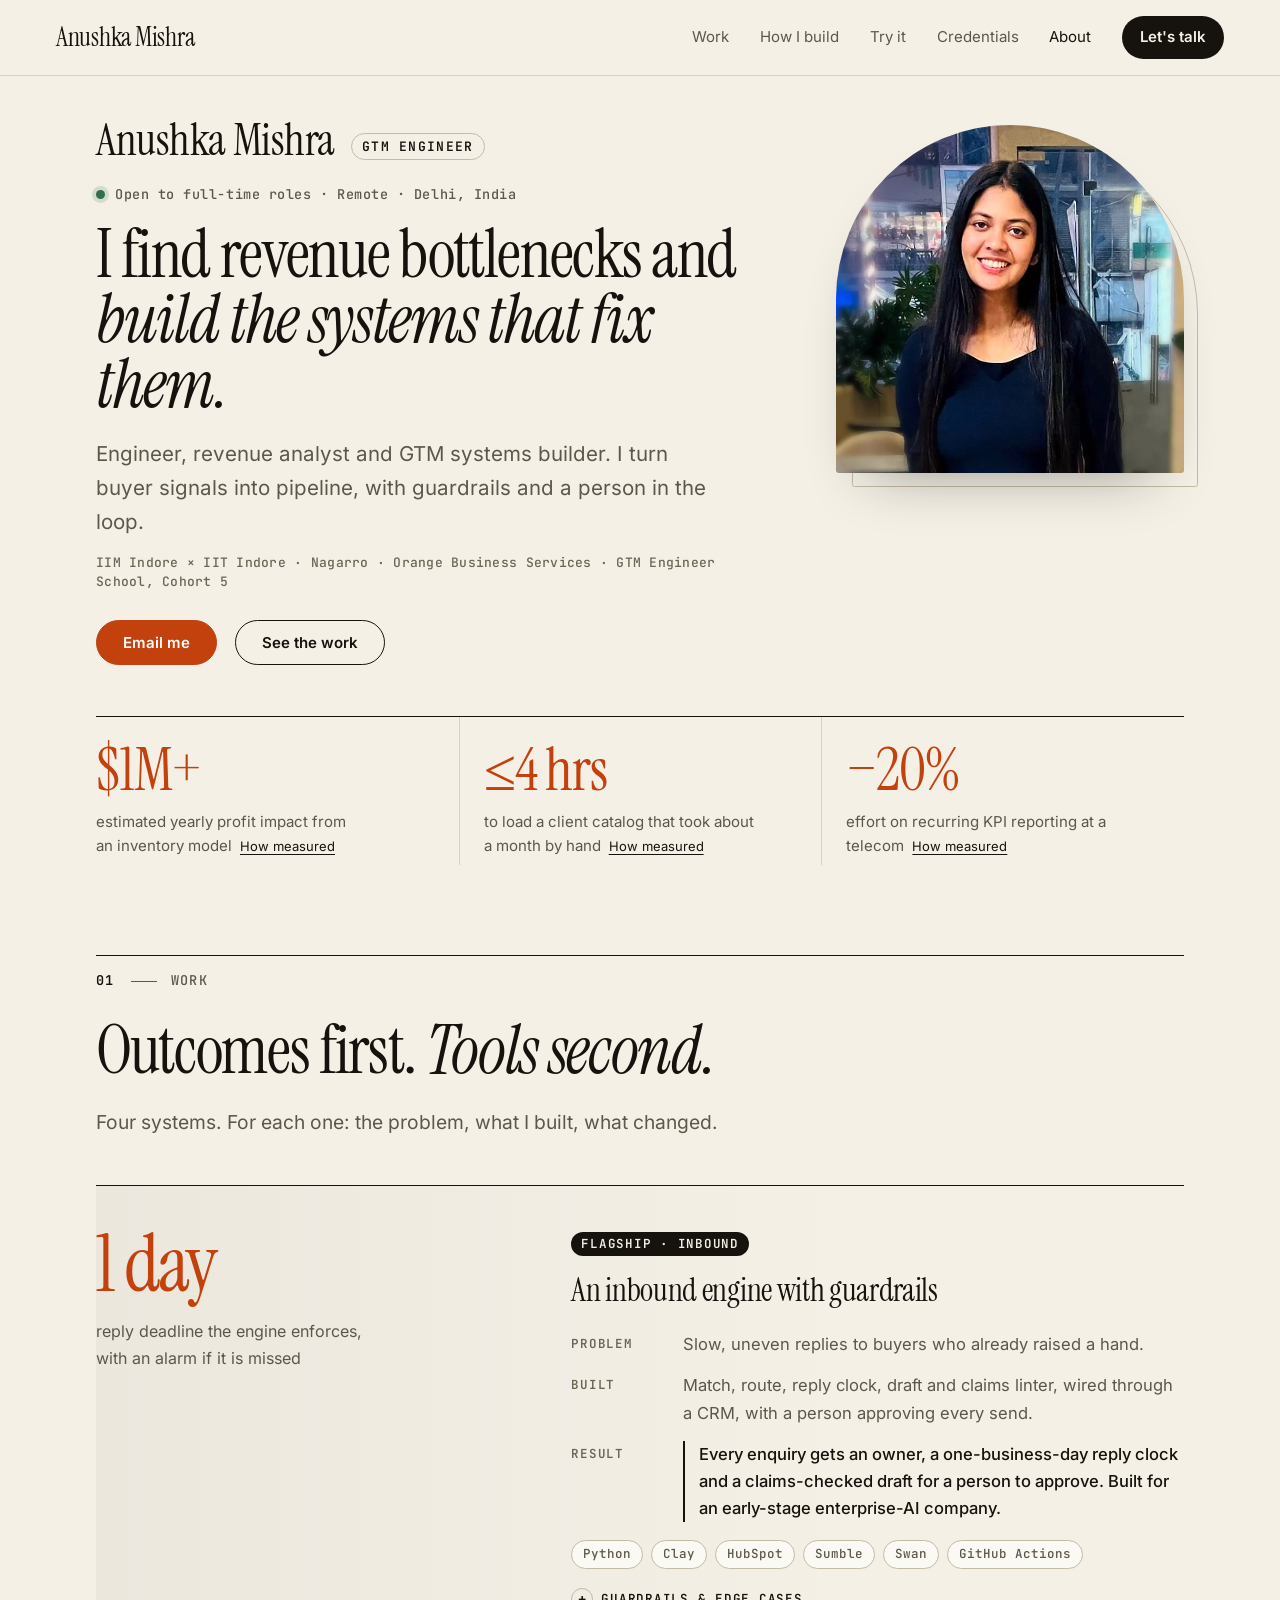
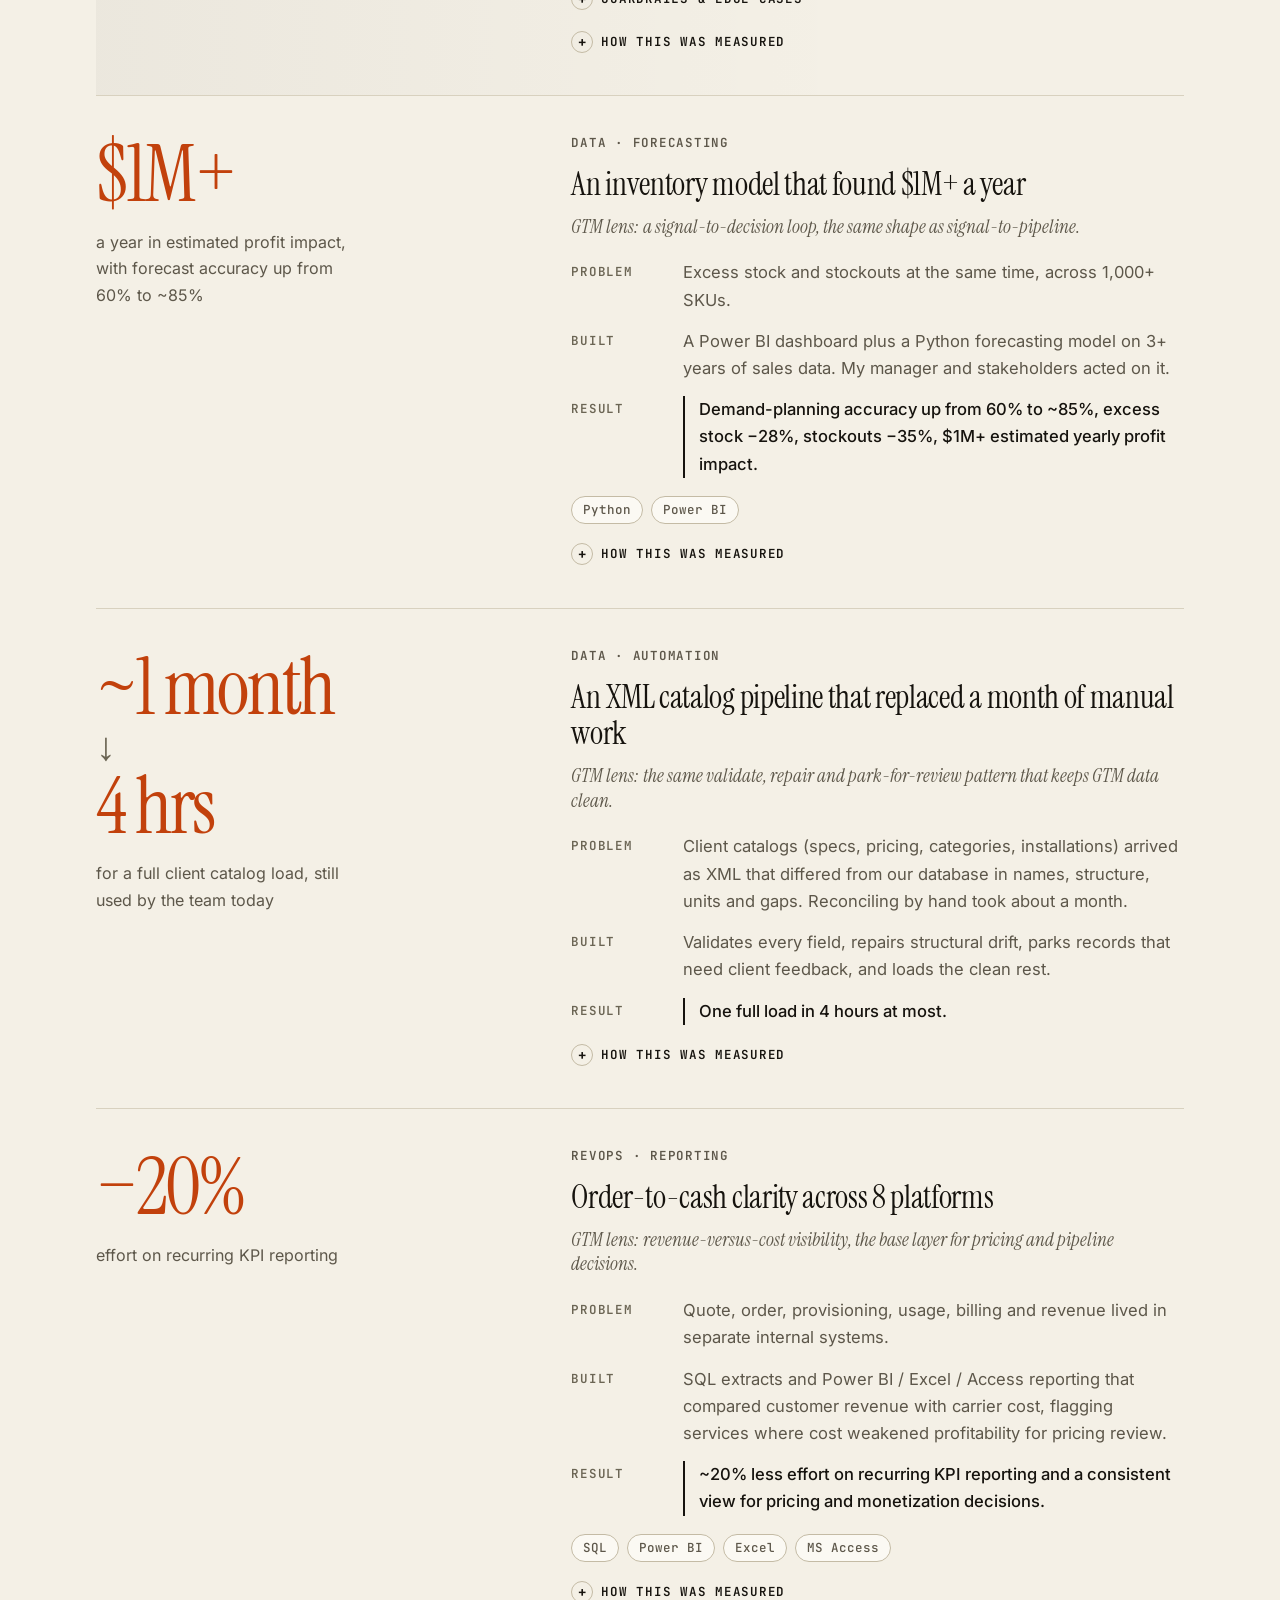
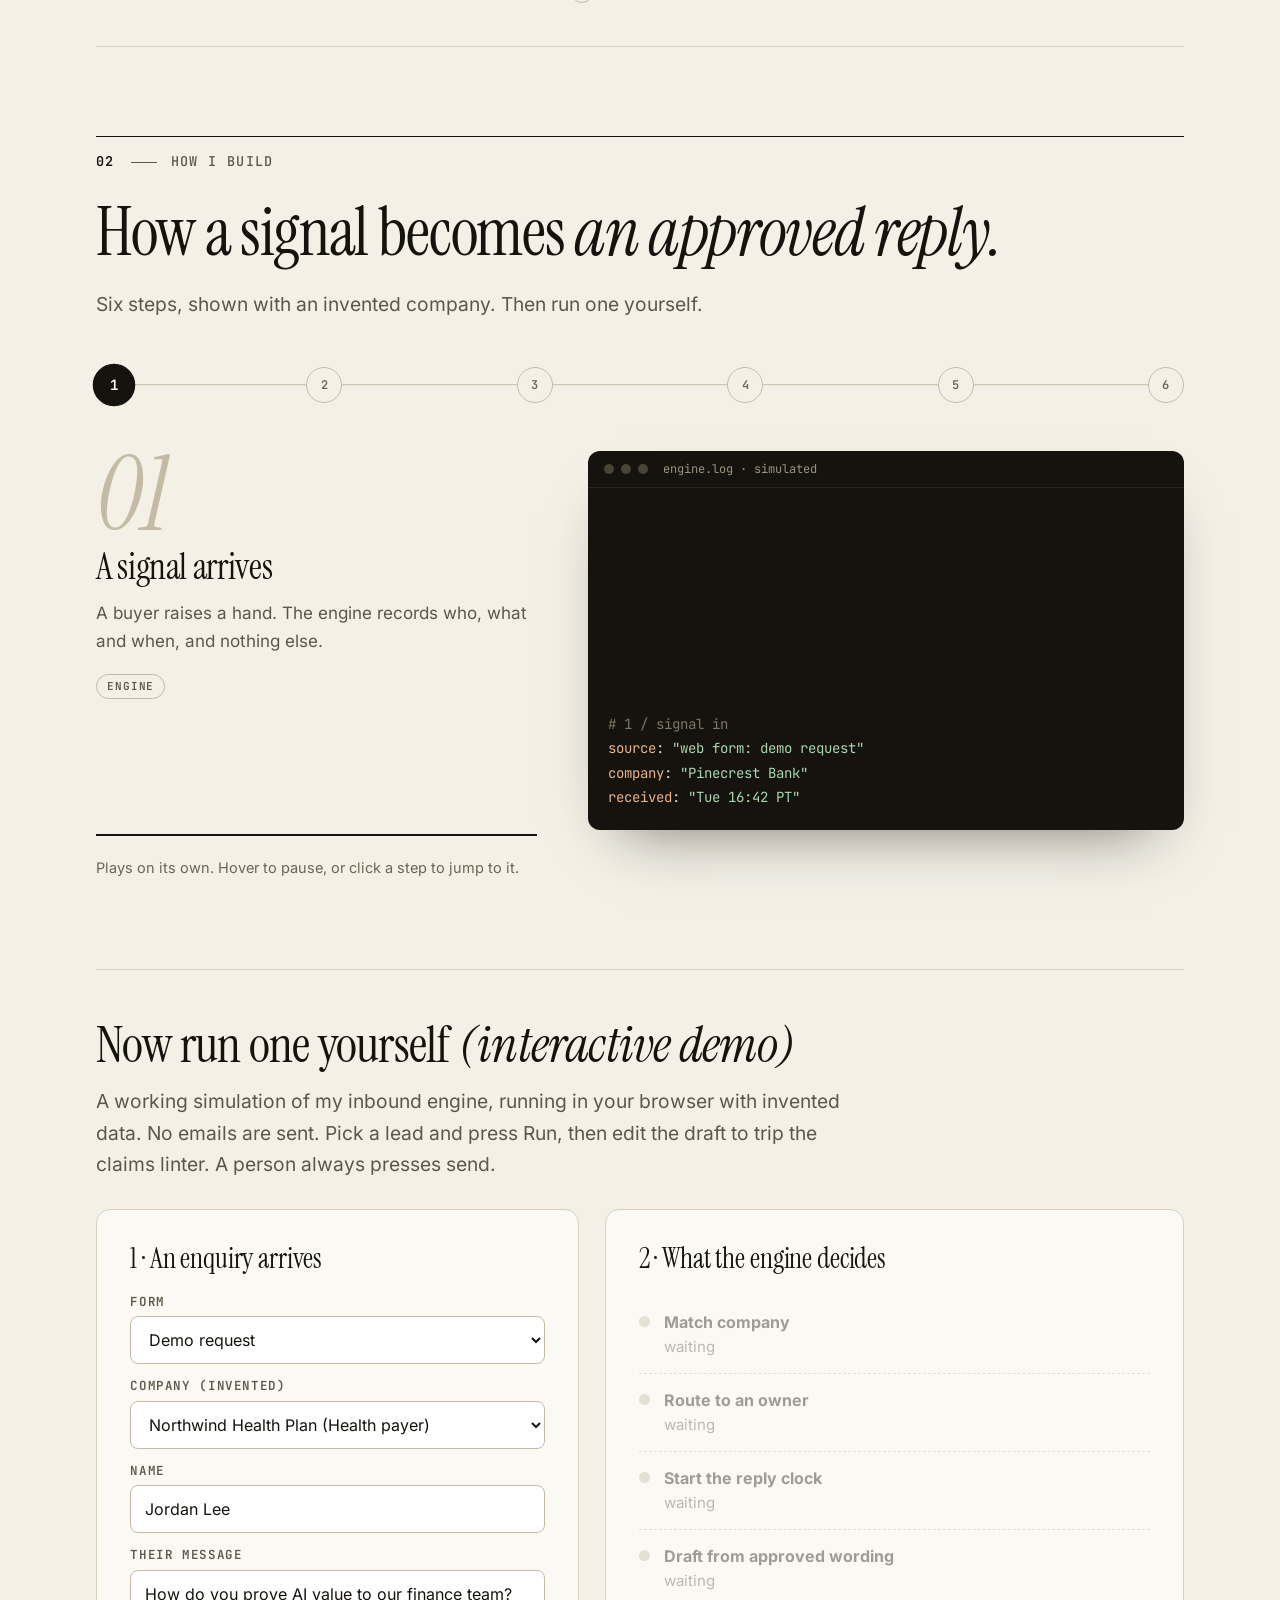
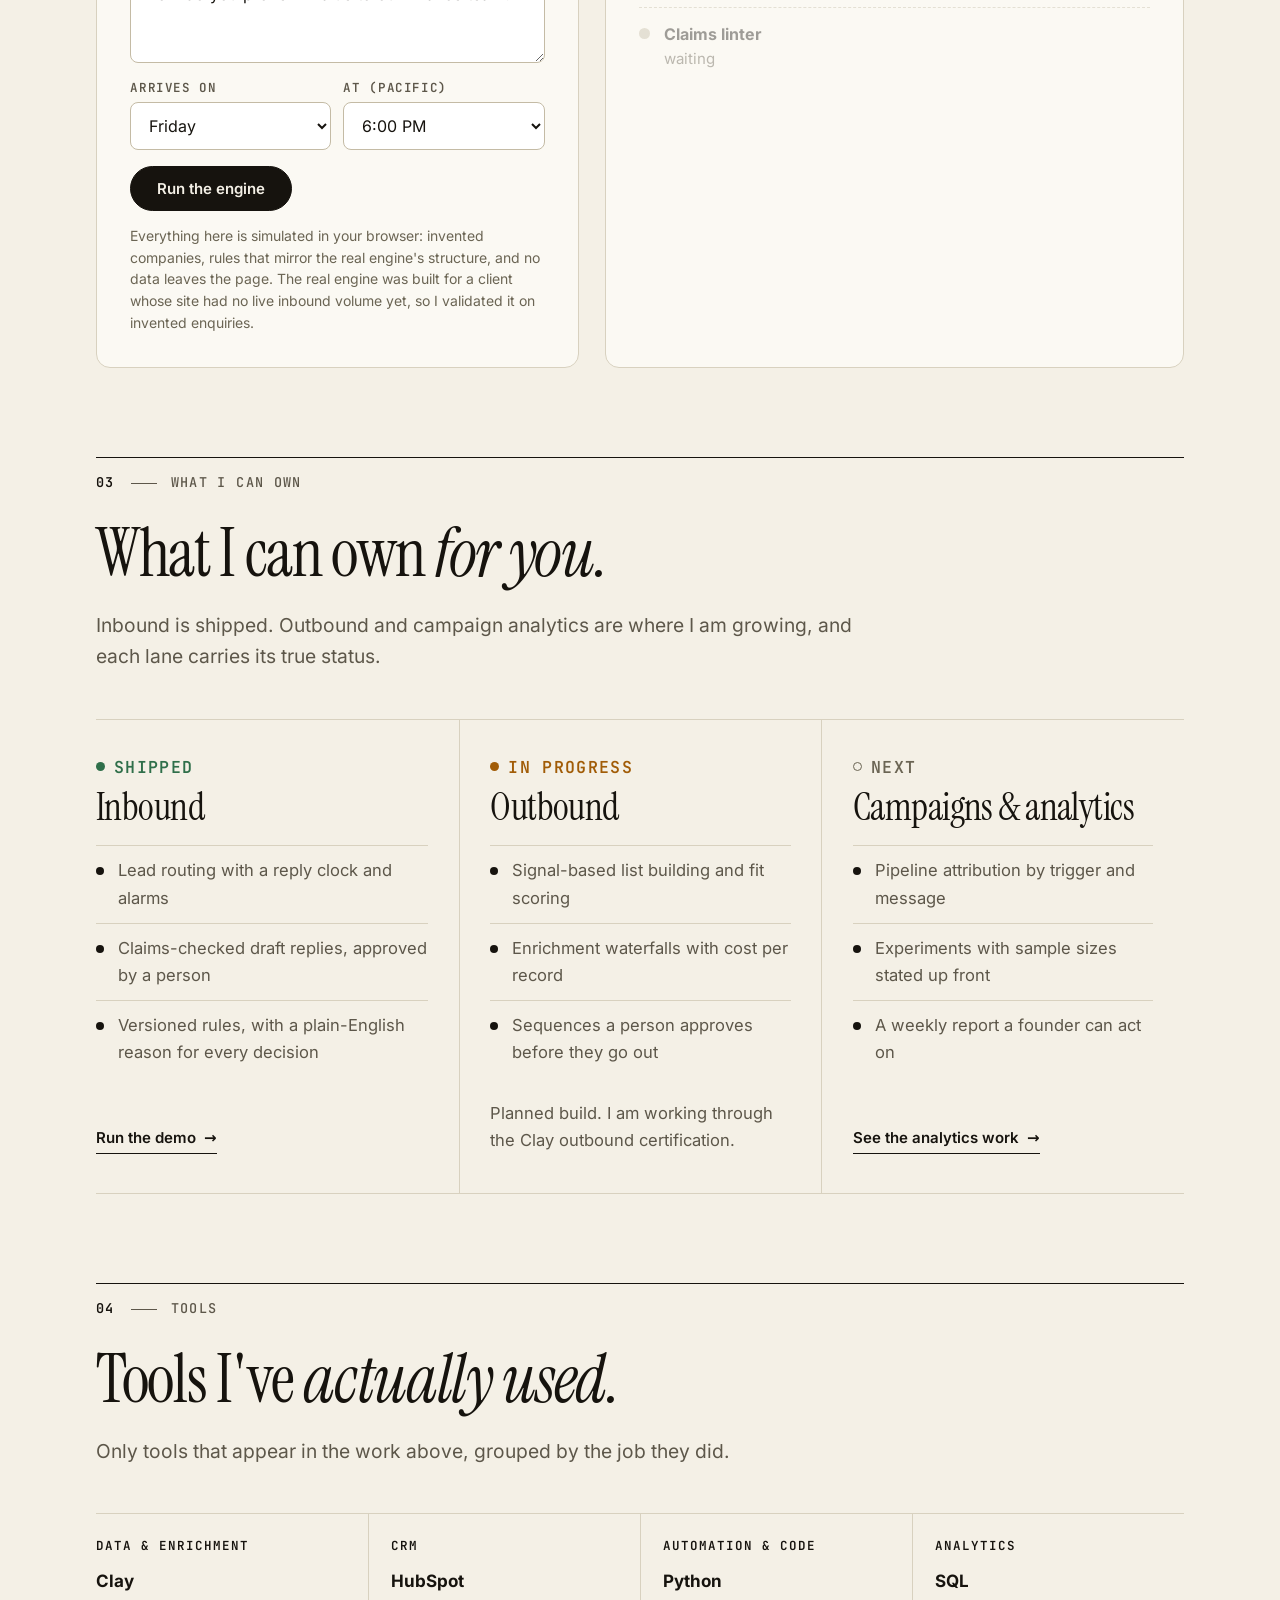
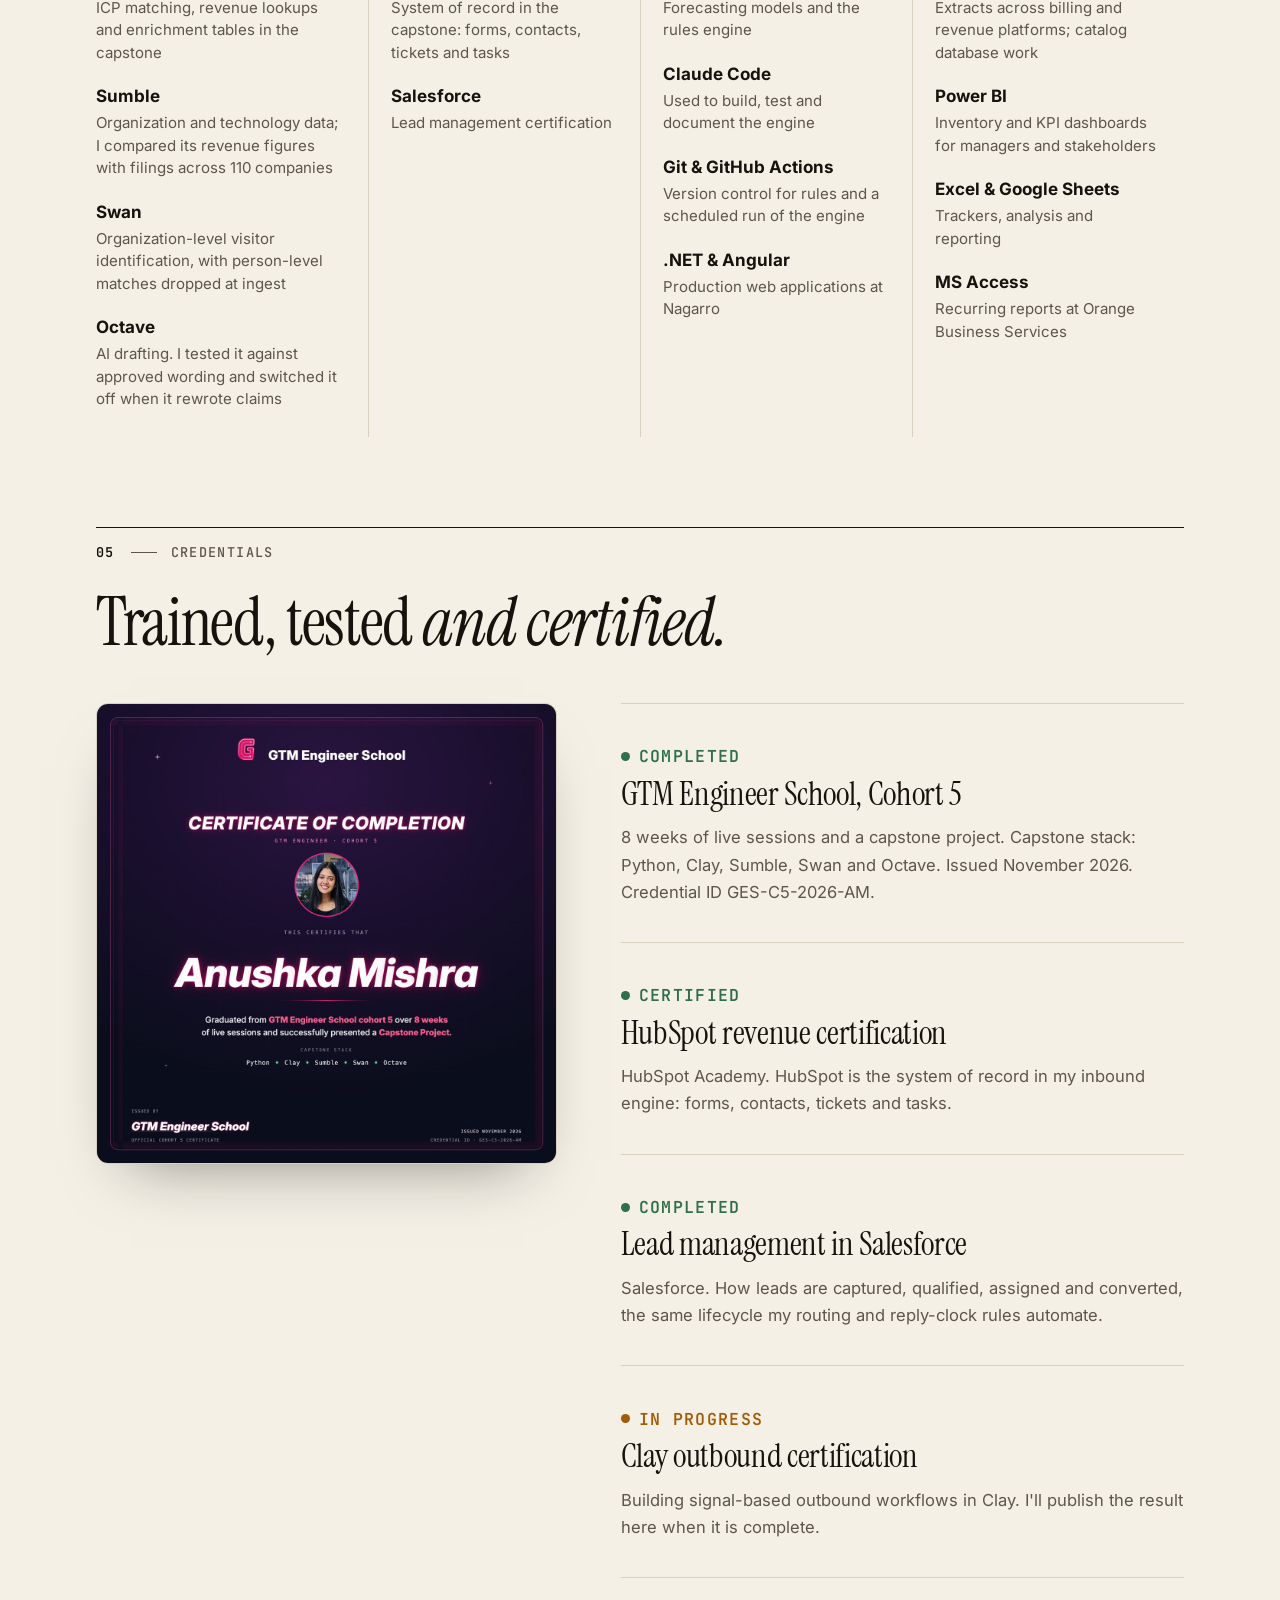
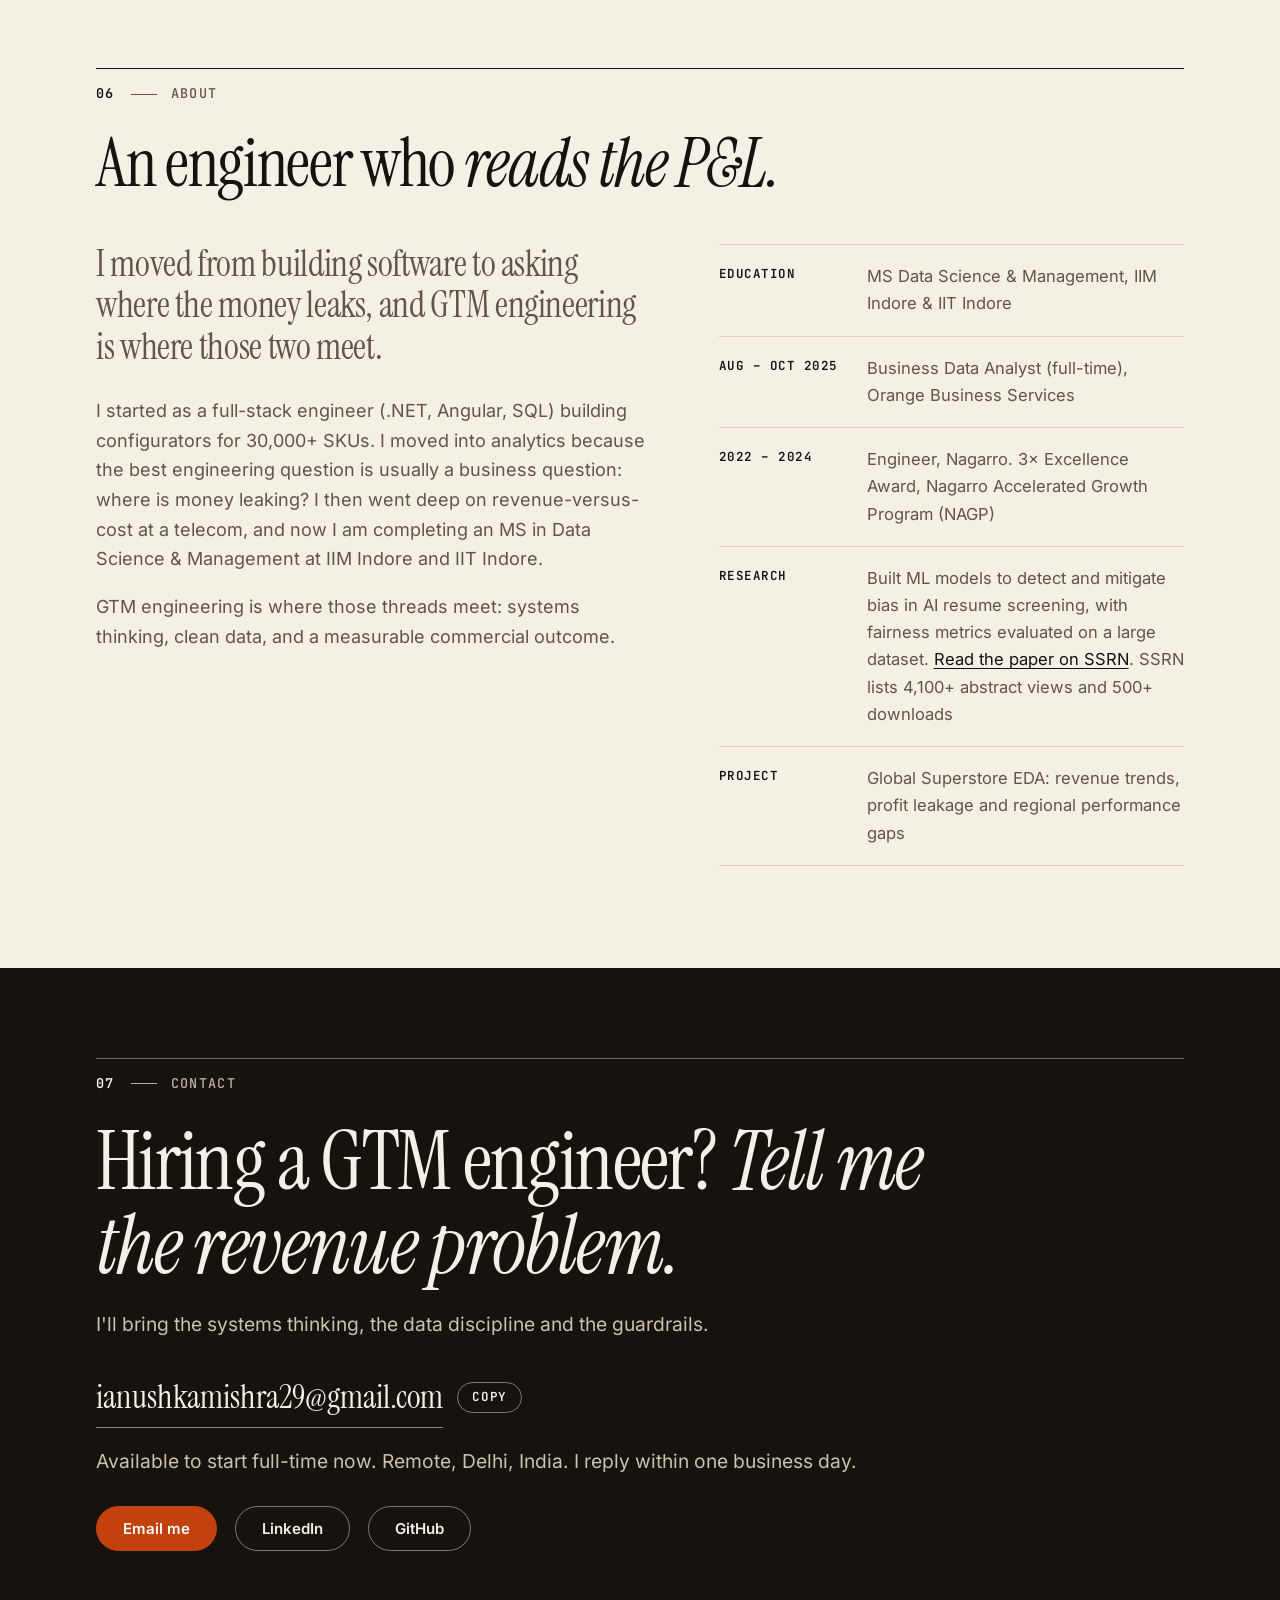
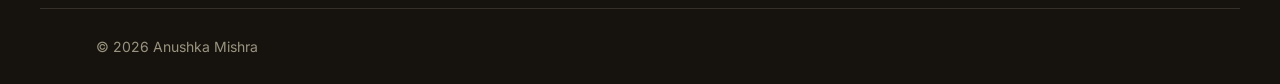
==== commit 32579908: "Remove footer anonymisation line Co-Authored-By: Claude Sonnet 5.5 <noreply@anthropic.com>" ====
--- a/index.html
+++ b/index.html
@@ -412,7 +412,6 @@
   </div>
   <footer class="foot">
     <span>&copy; <span id="yr"></span> Anushka Mishra</span>
-    <span>Capstone client anonymised. All demo data is invented.</span>
   </footer>
 </section>
 
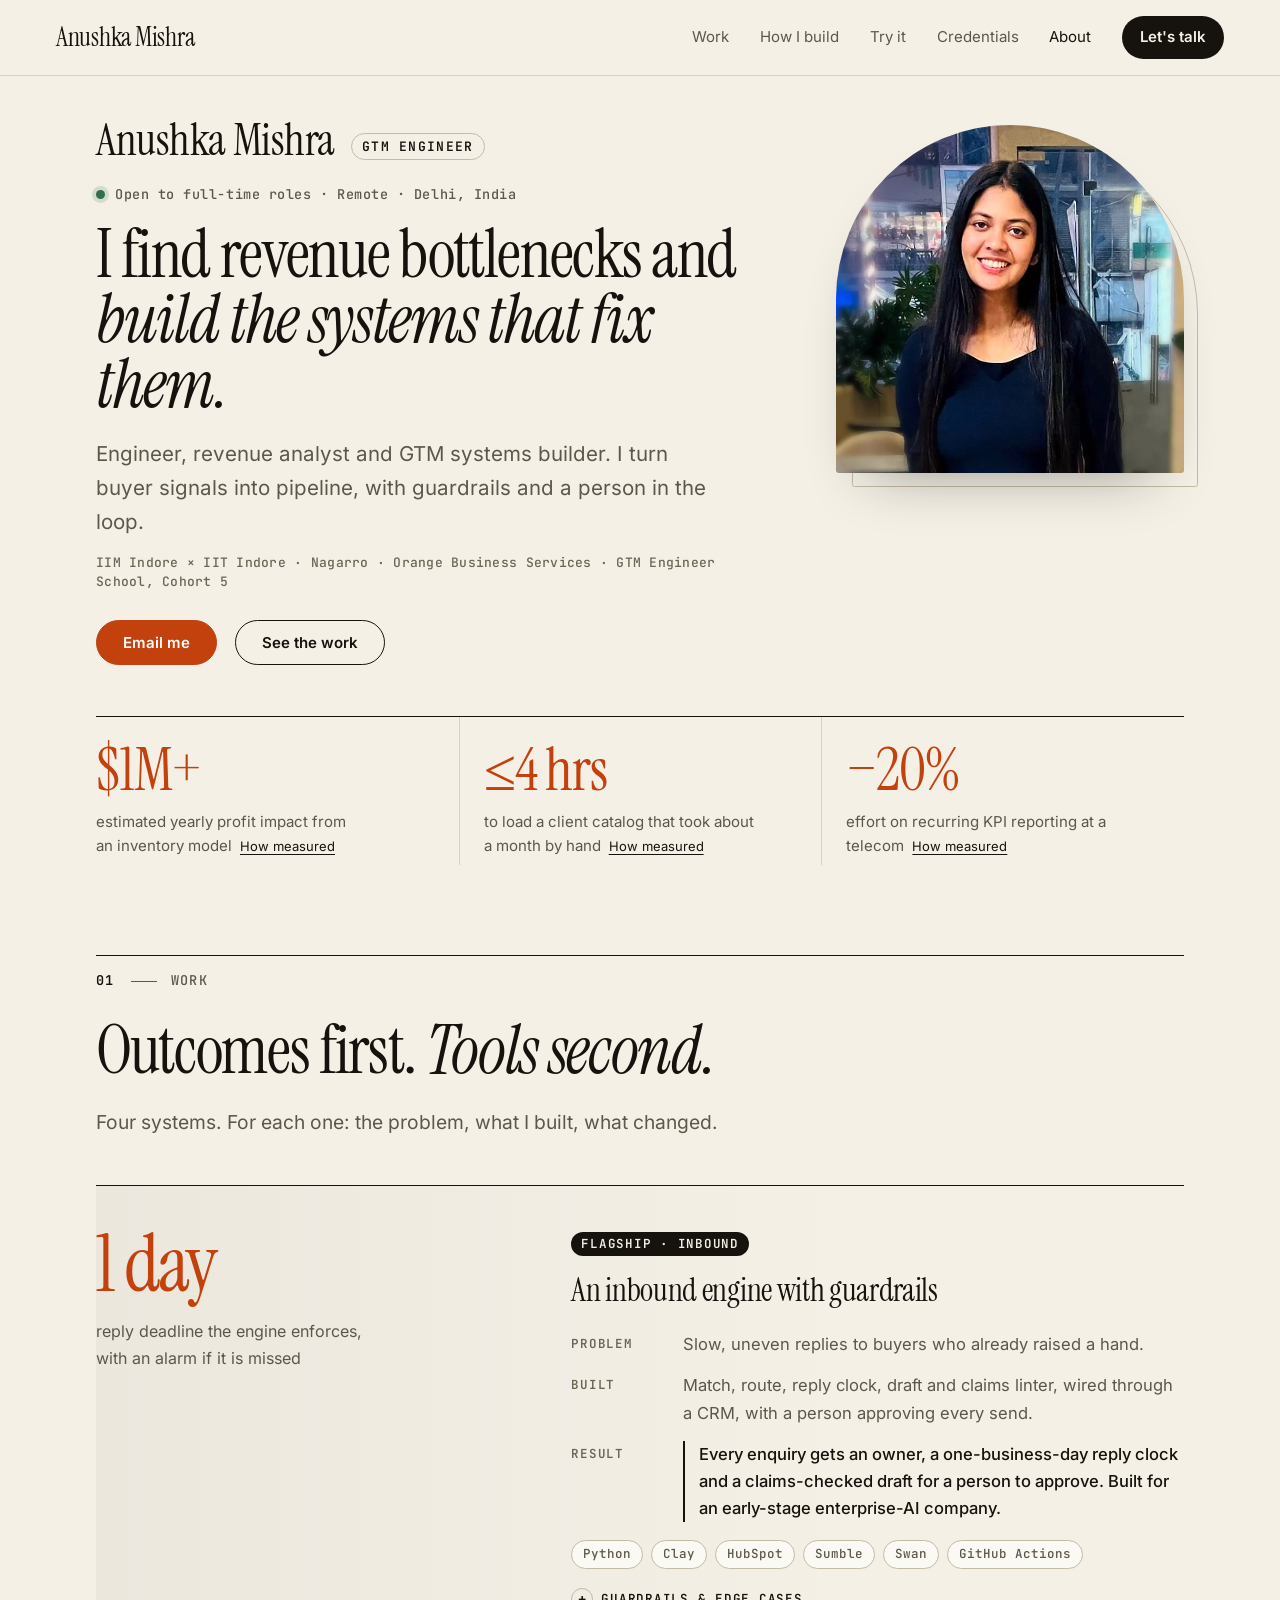
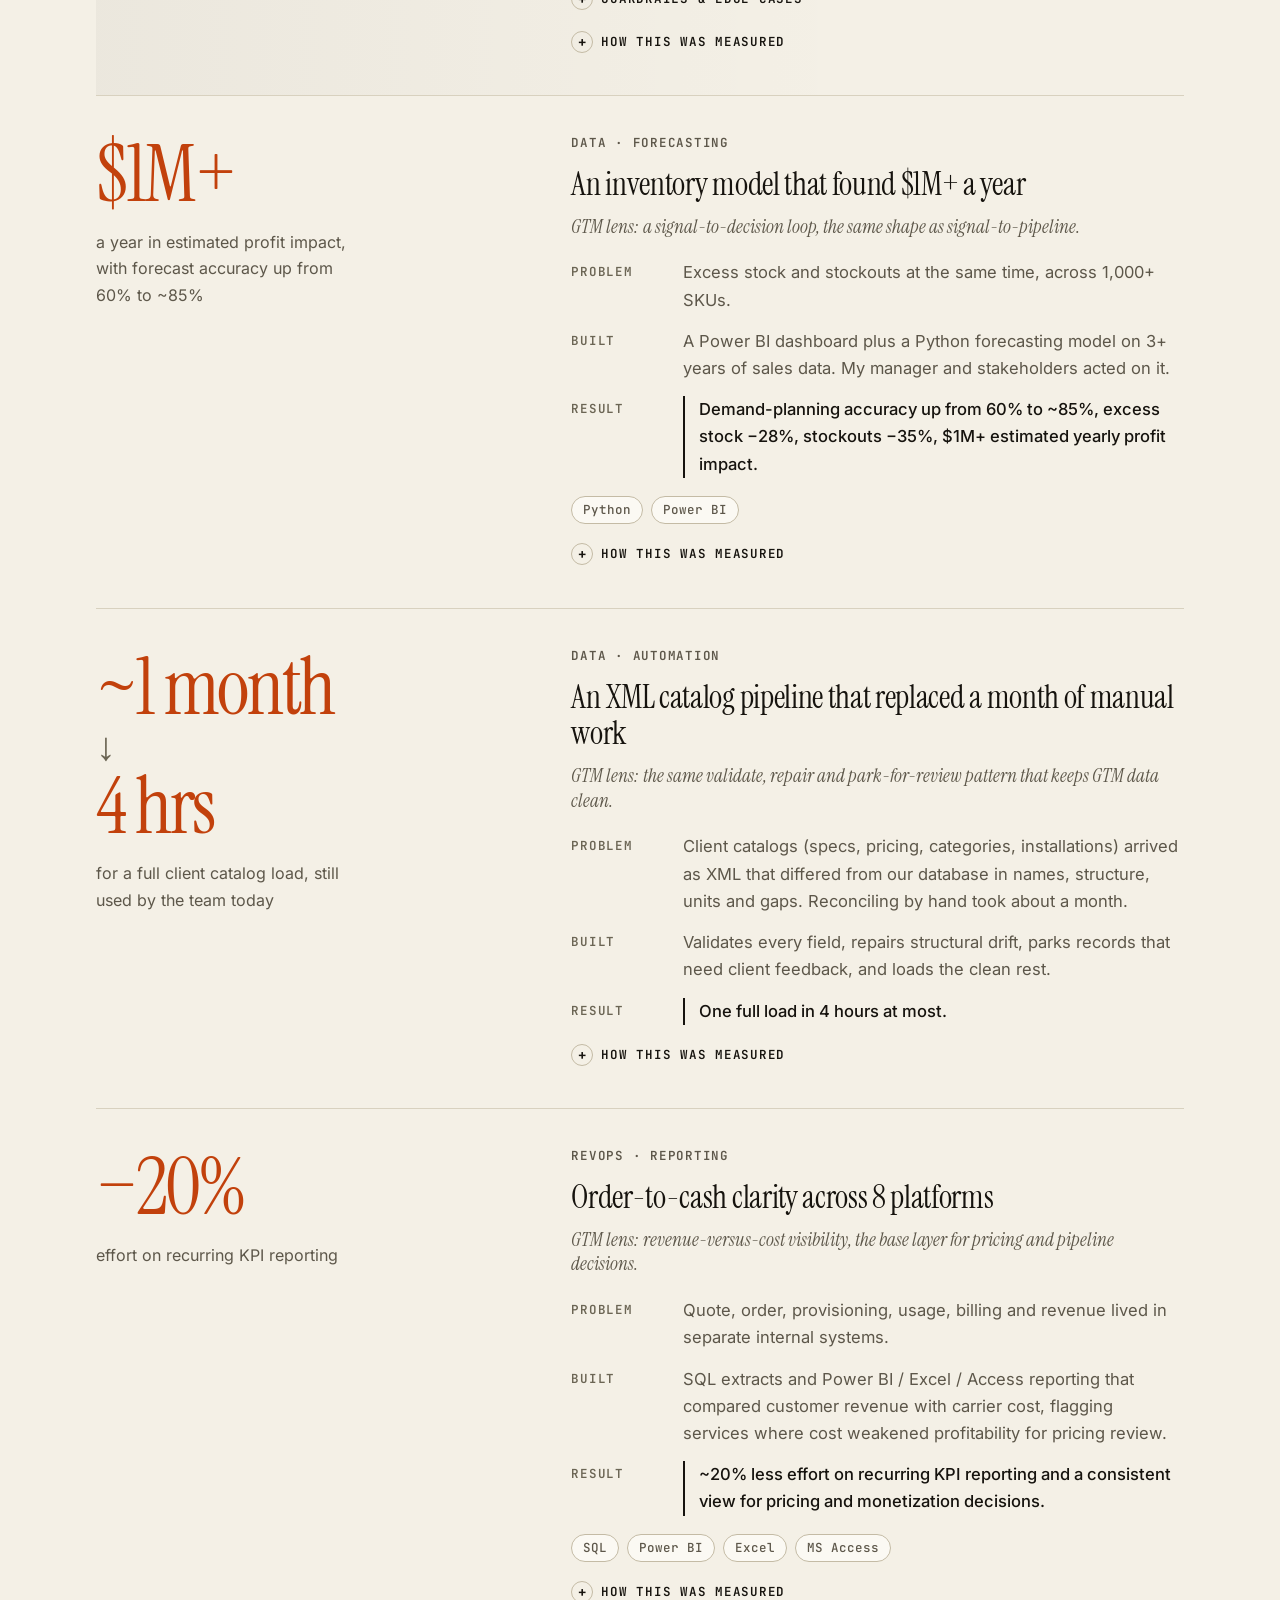
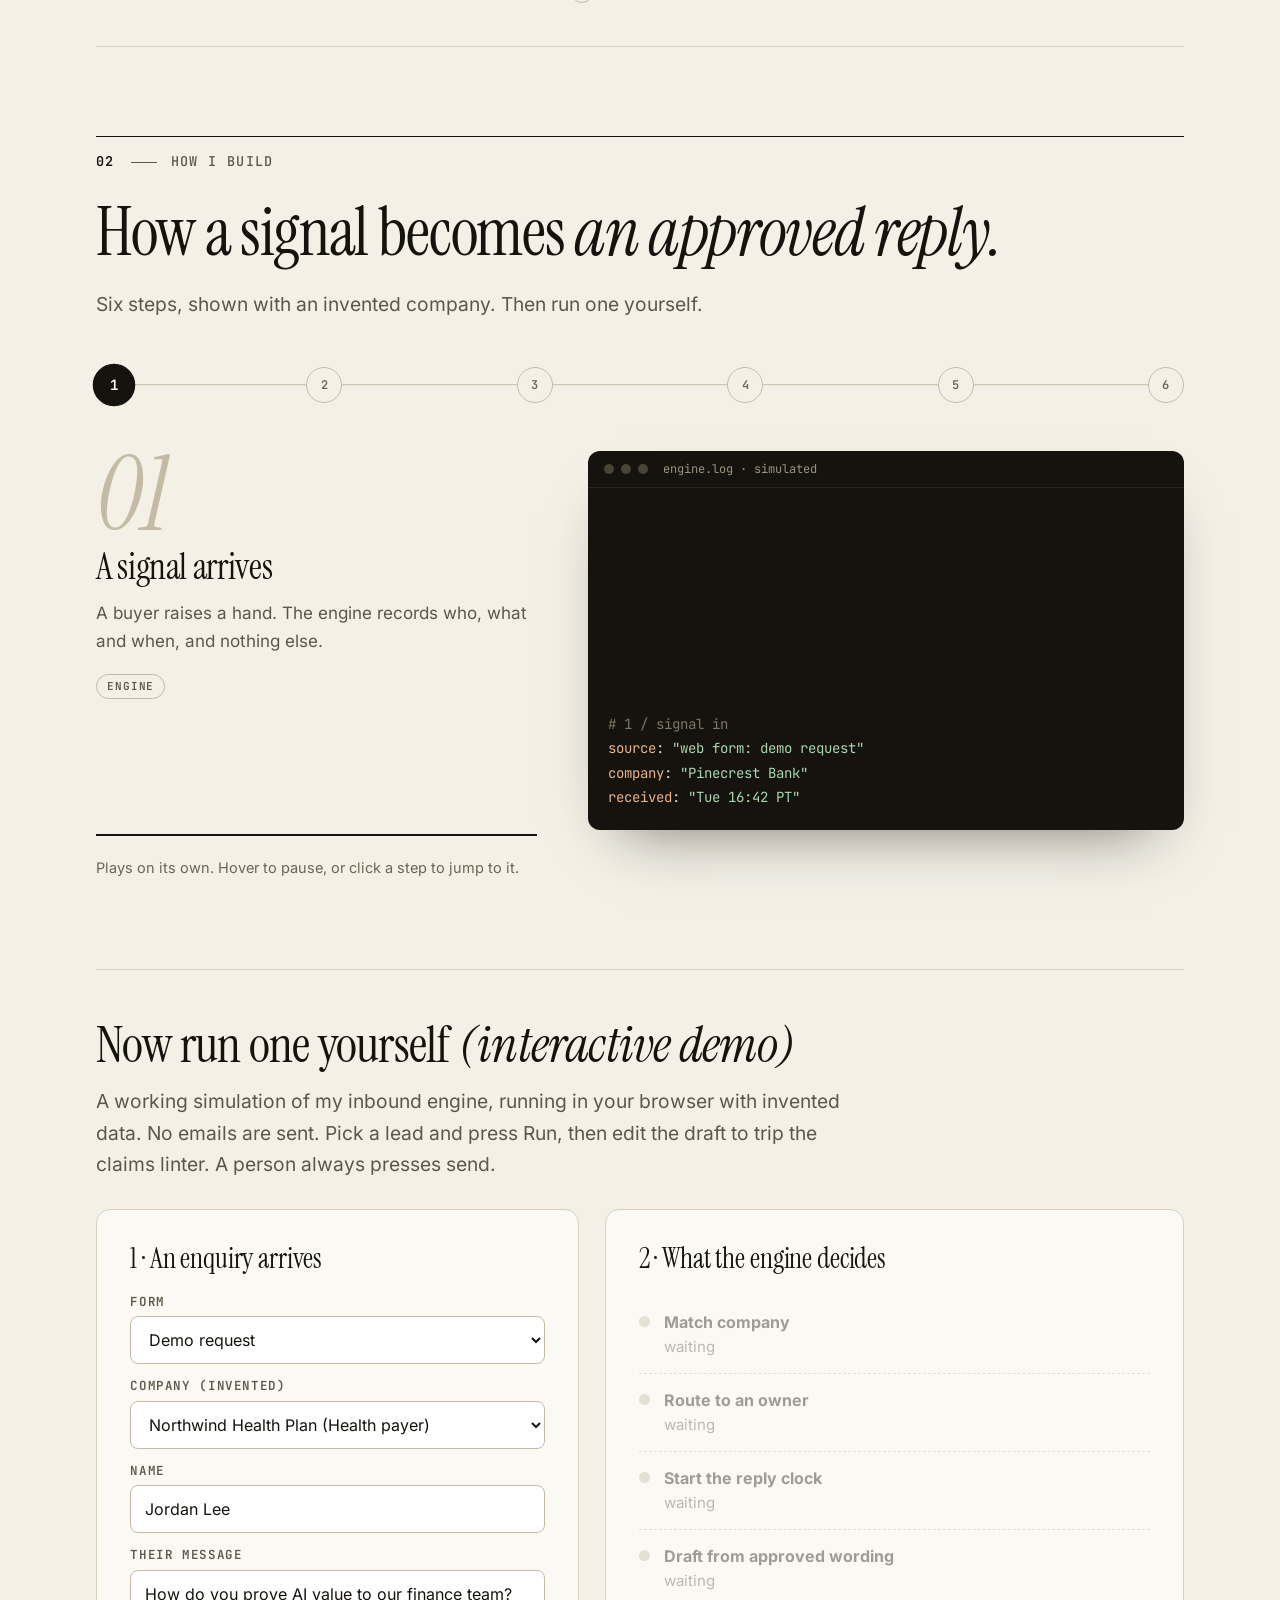
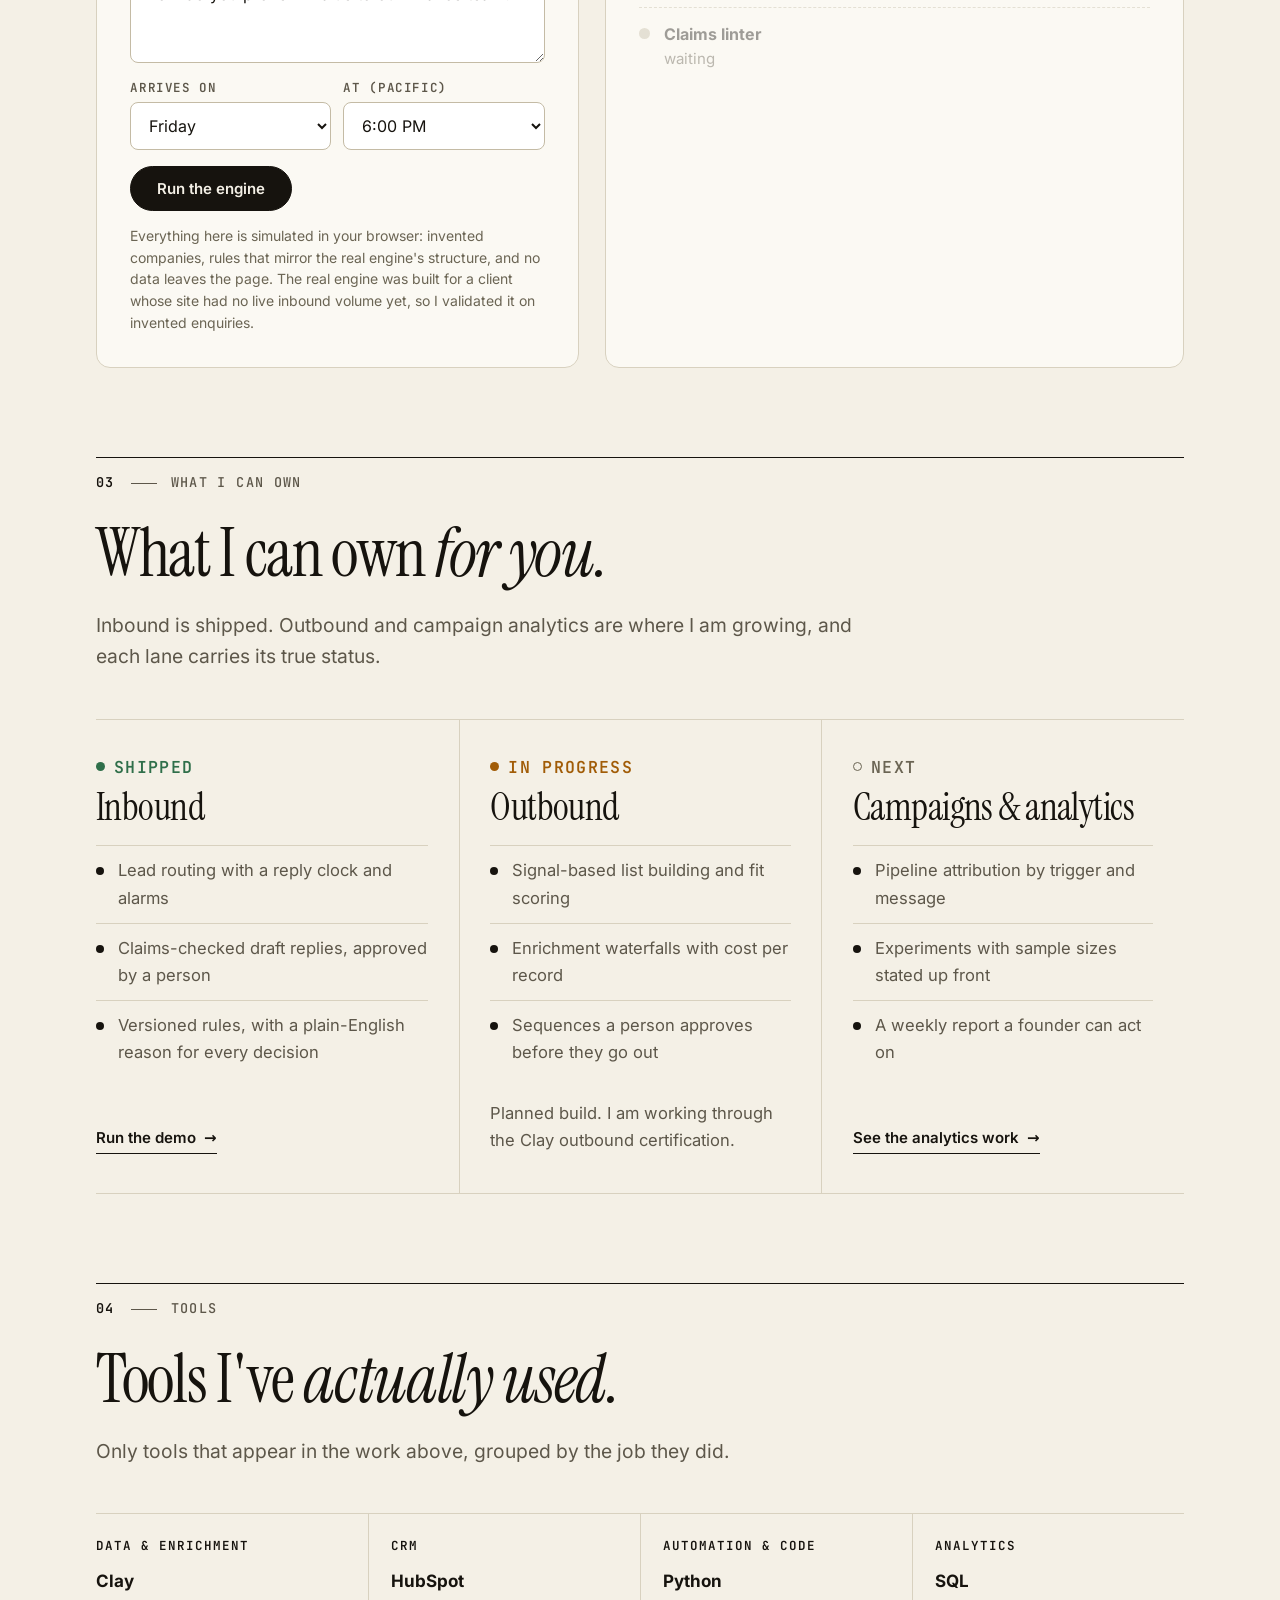
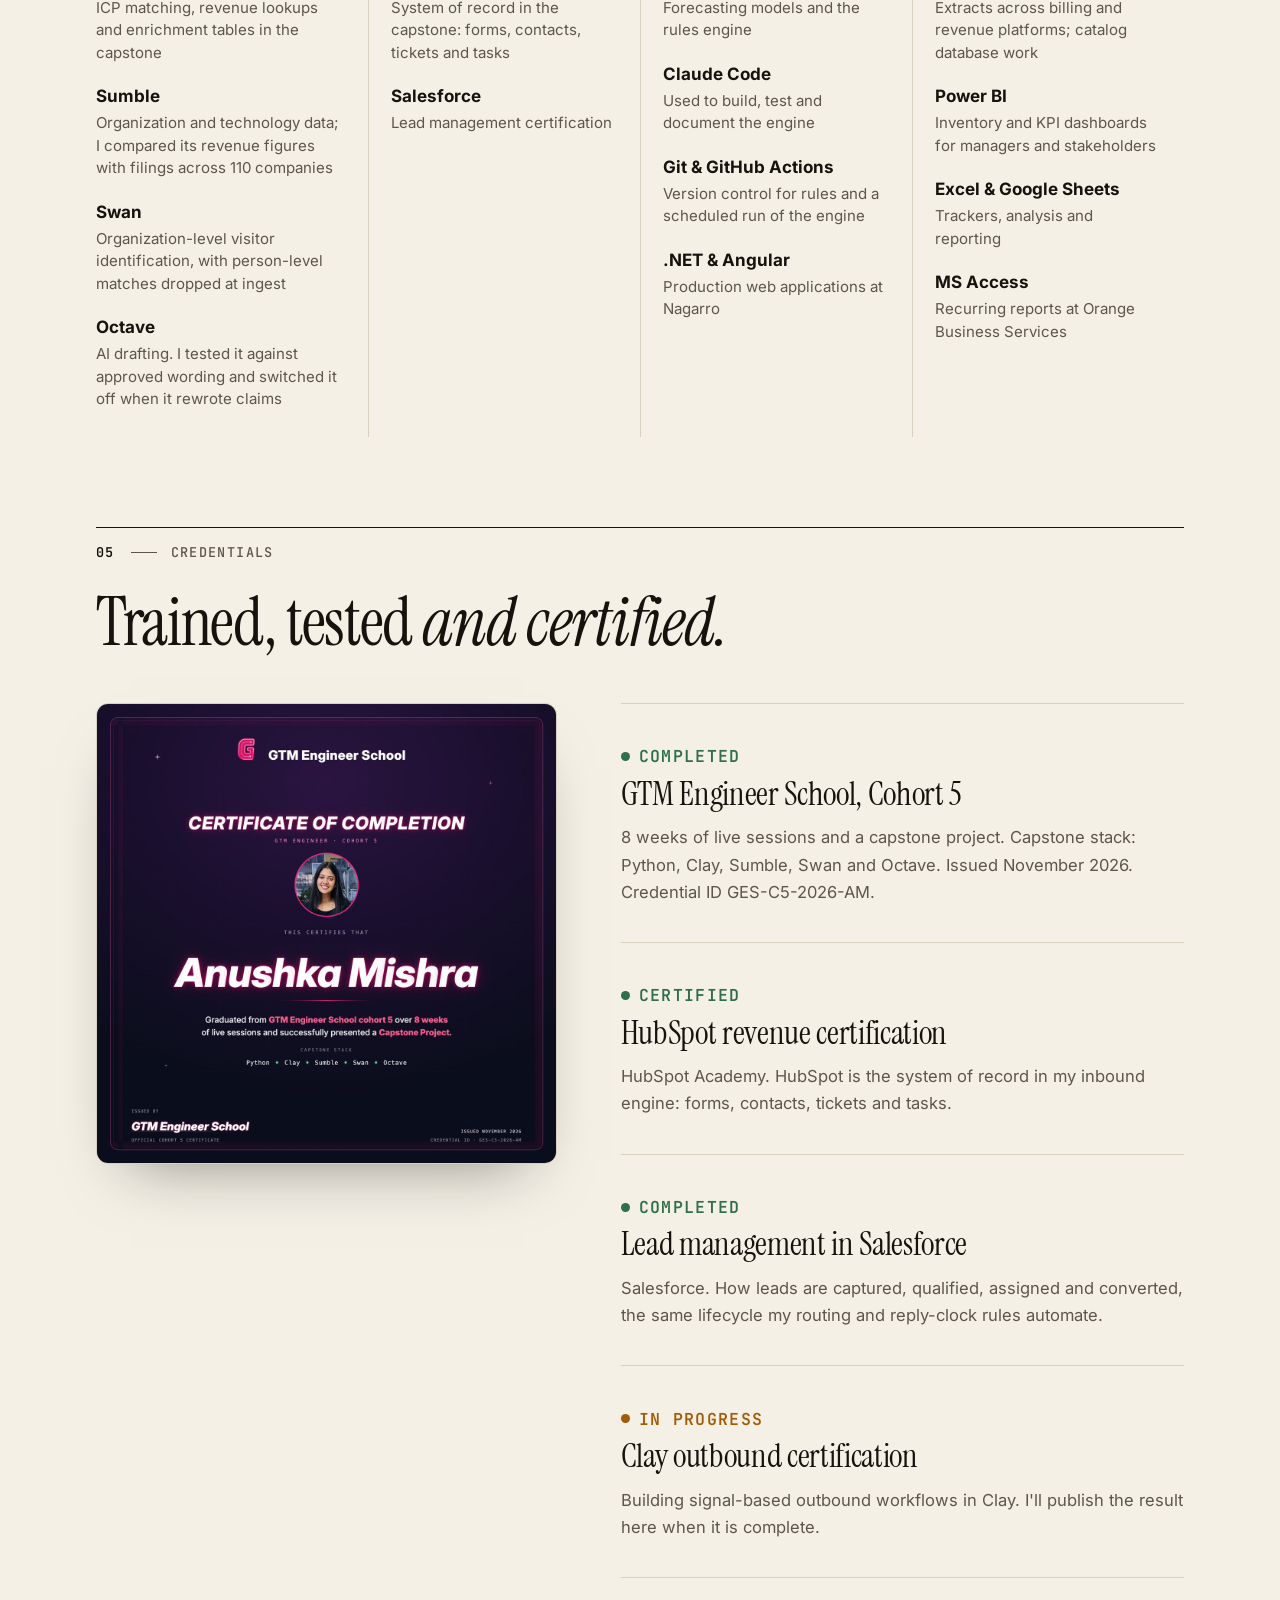
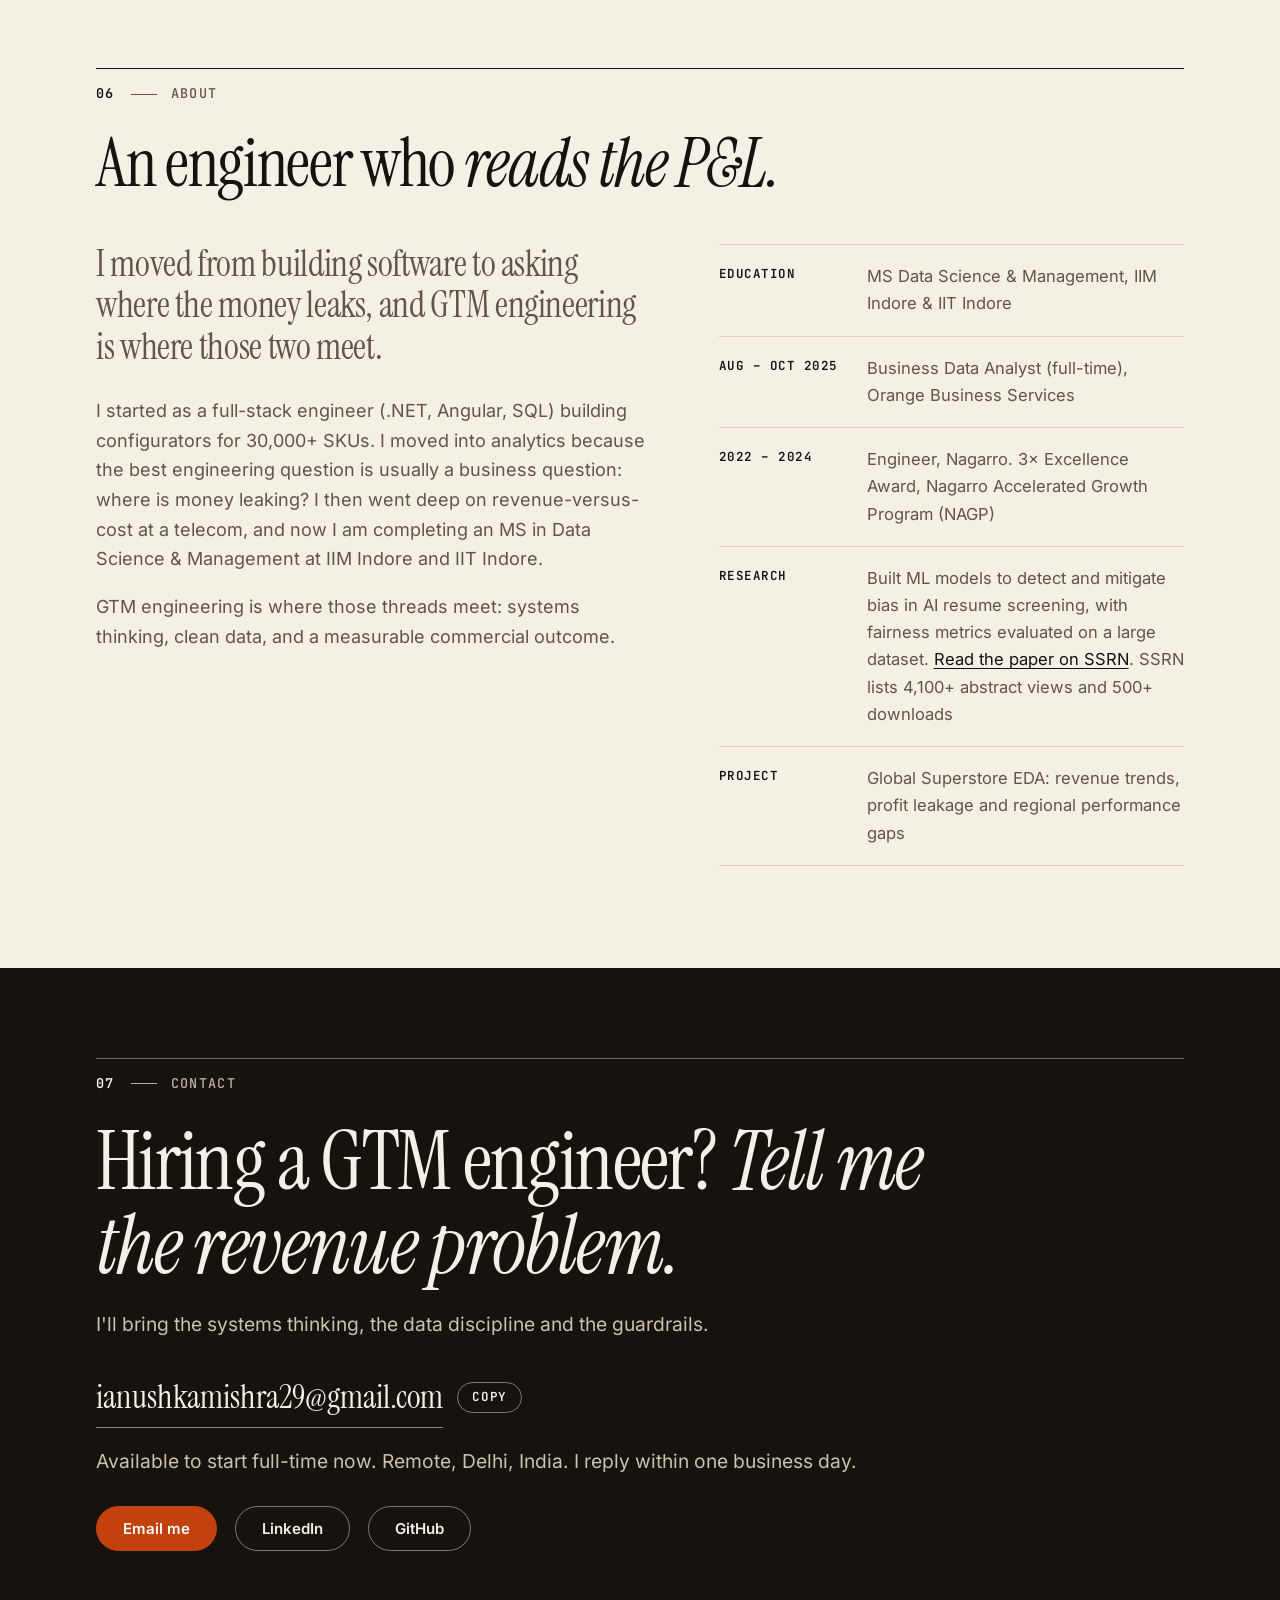
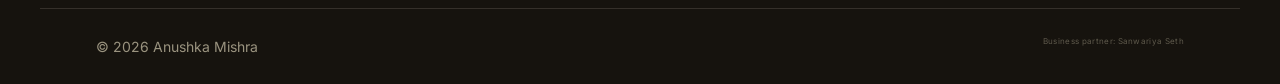
==== commit 6f902b4b: "Add small dedication line to footer Co-Authored-By: Claude Sonnet 5.5 <noreply@anthropic.com>" ====
--- a/index.html
+++ b/index.html
@@ -412,6 +412,7 @@
   </div>
   <footer class="foot">
     <span>&copy; <span id="yr"></span> Anushka Mishra</span>
+    <span class="dedic">Business partner: Sanwariya Seth</span>
   </footer>
 </section>
 
--- a/site.css
+++ b/site.css
@@ -419,3 +419,4 @@
   .how-link{display:inline-block;padding:12px 6px;margin:-12px 0}
 }
 .mailrow a{display:inline-block;padding:10px 0;min-height:44px}
+.foot .dedic{font-size:8px;letter-spacing:.04em;opacity:.55}
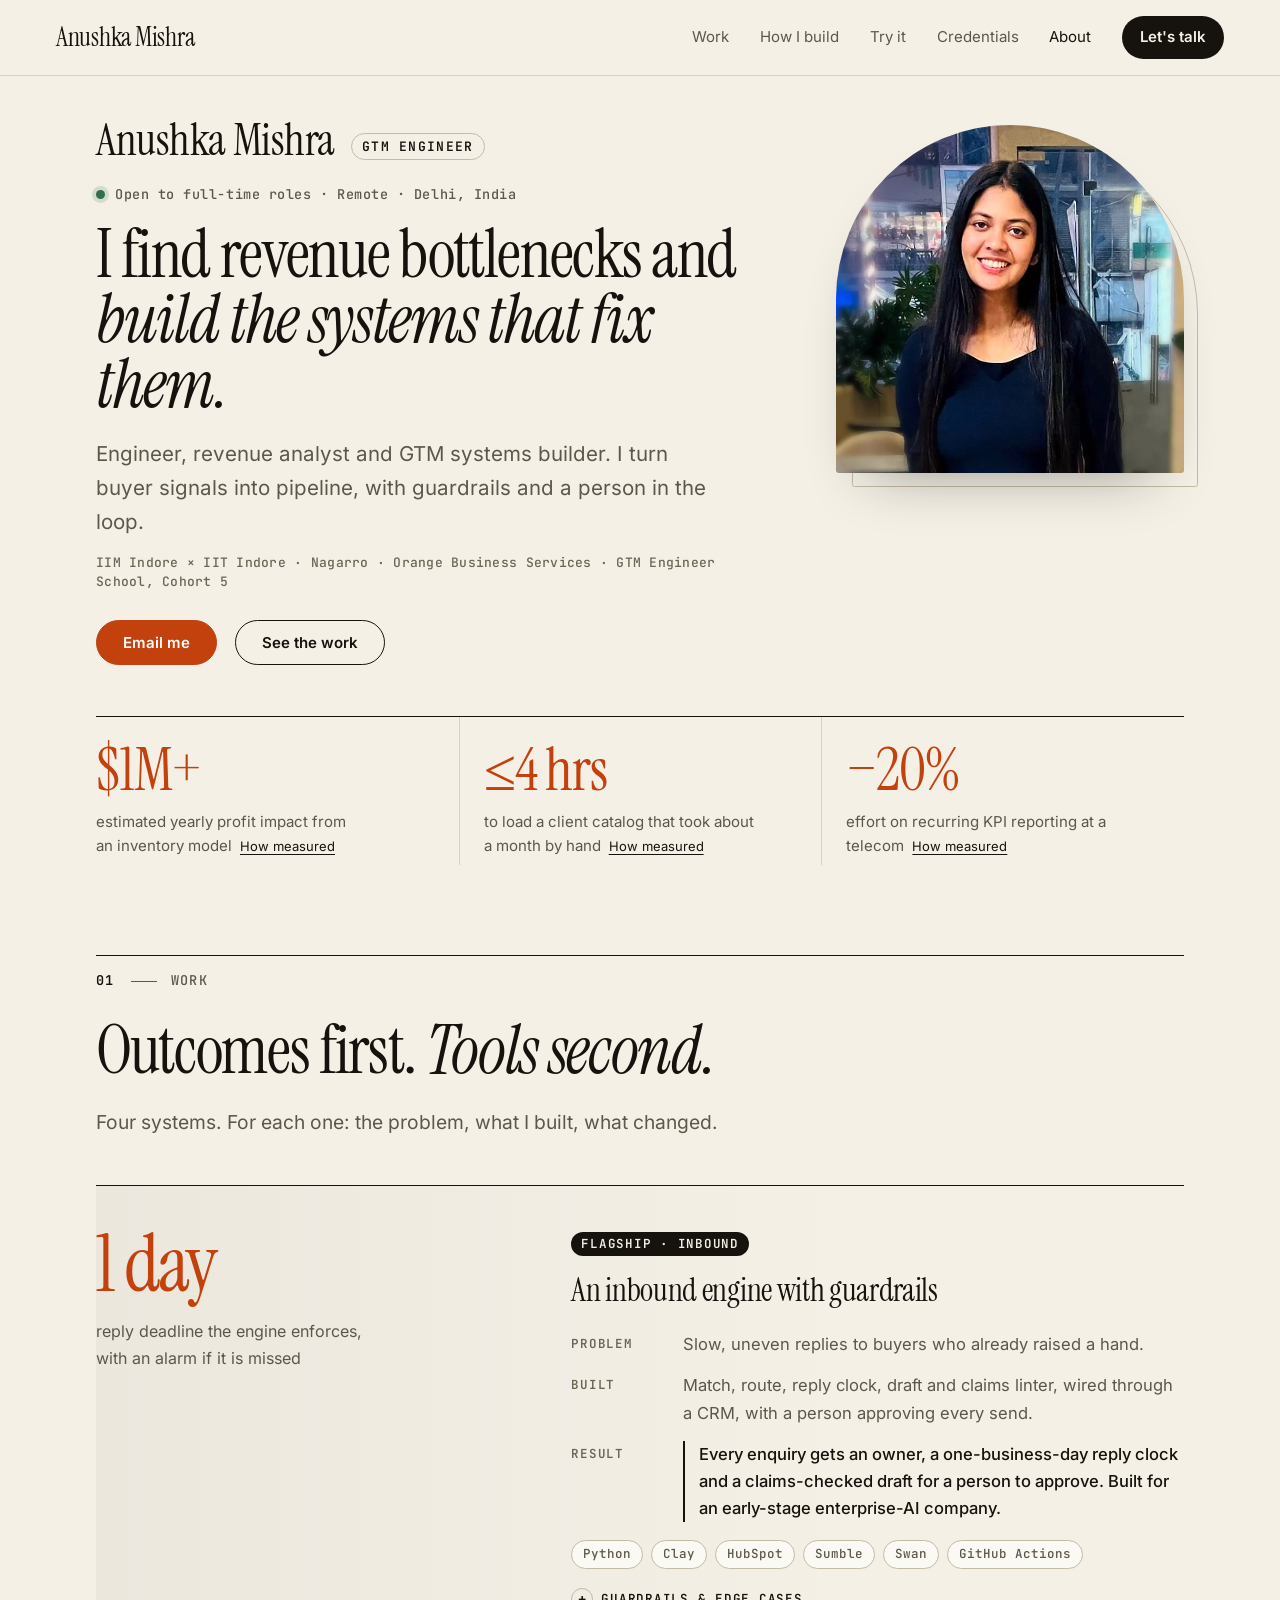
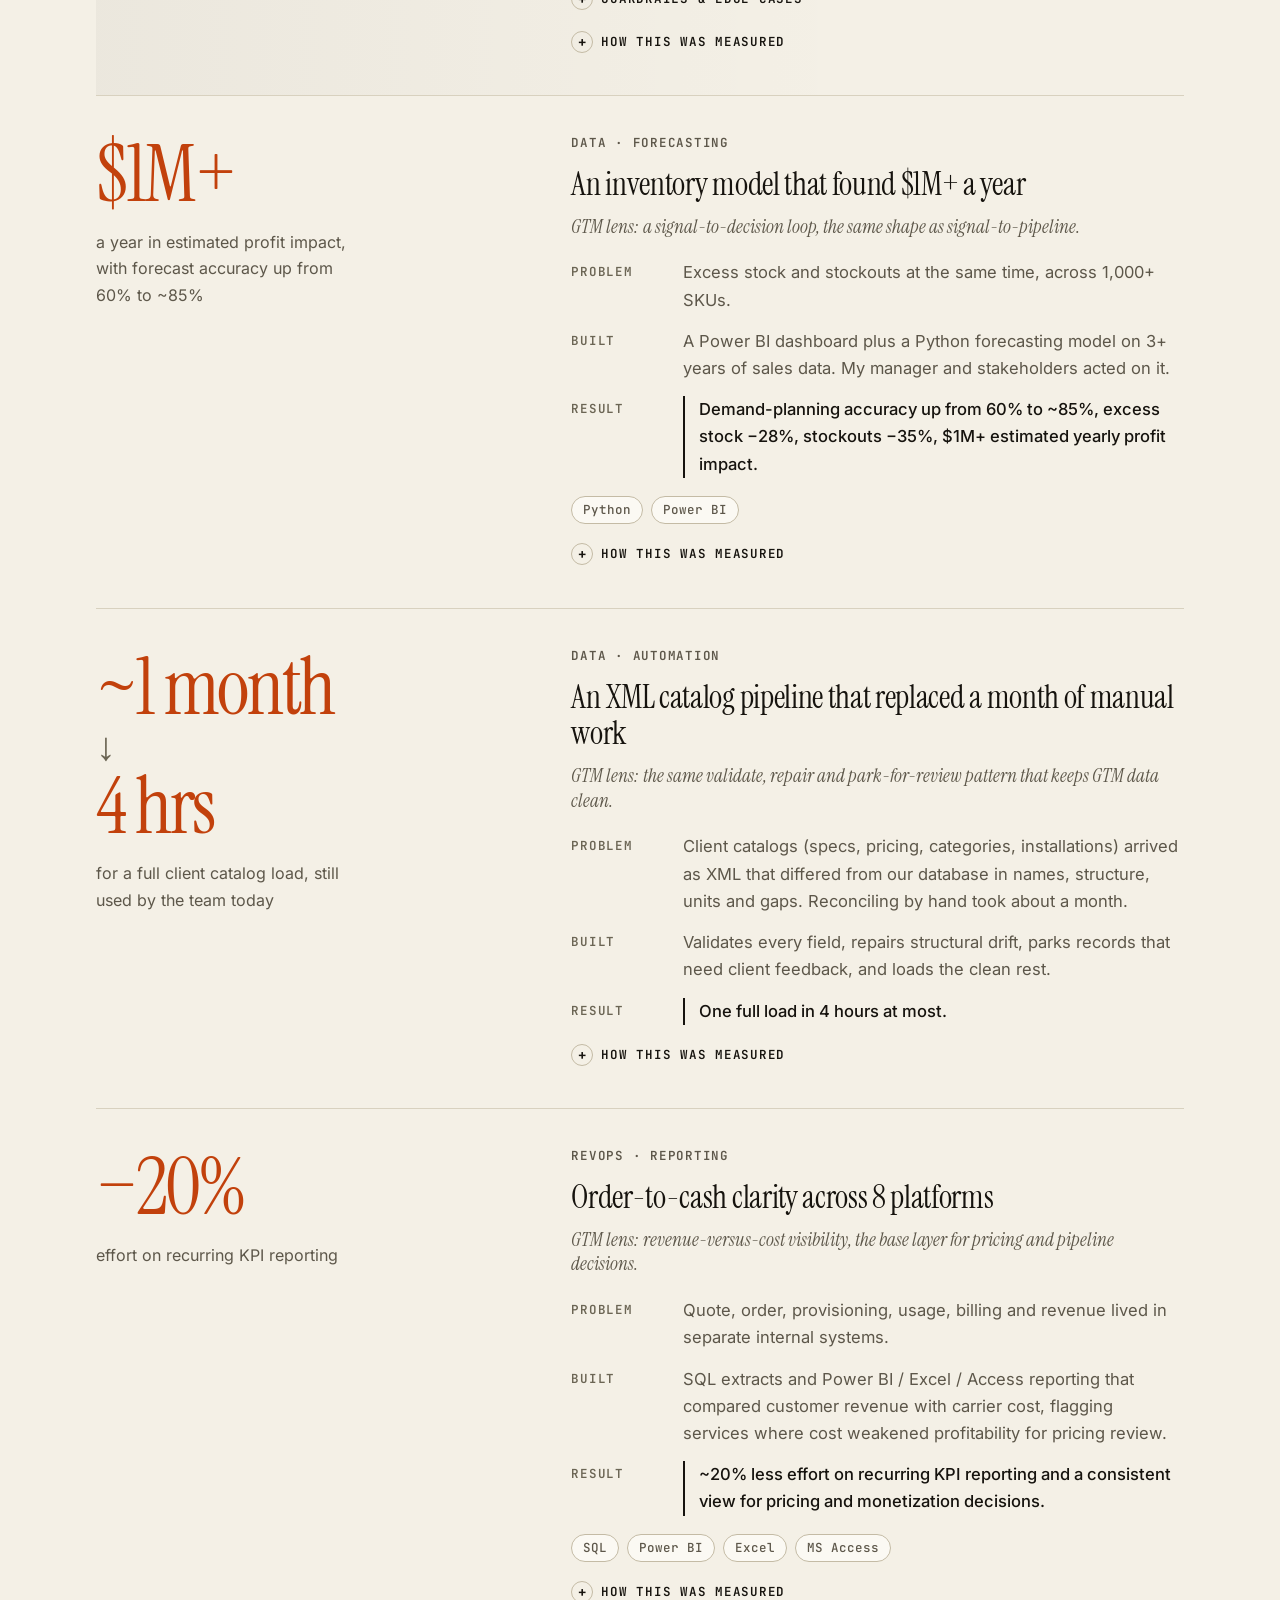
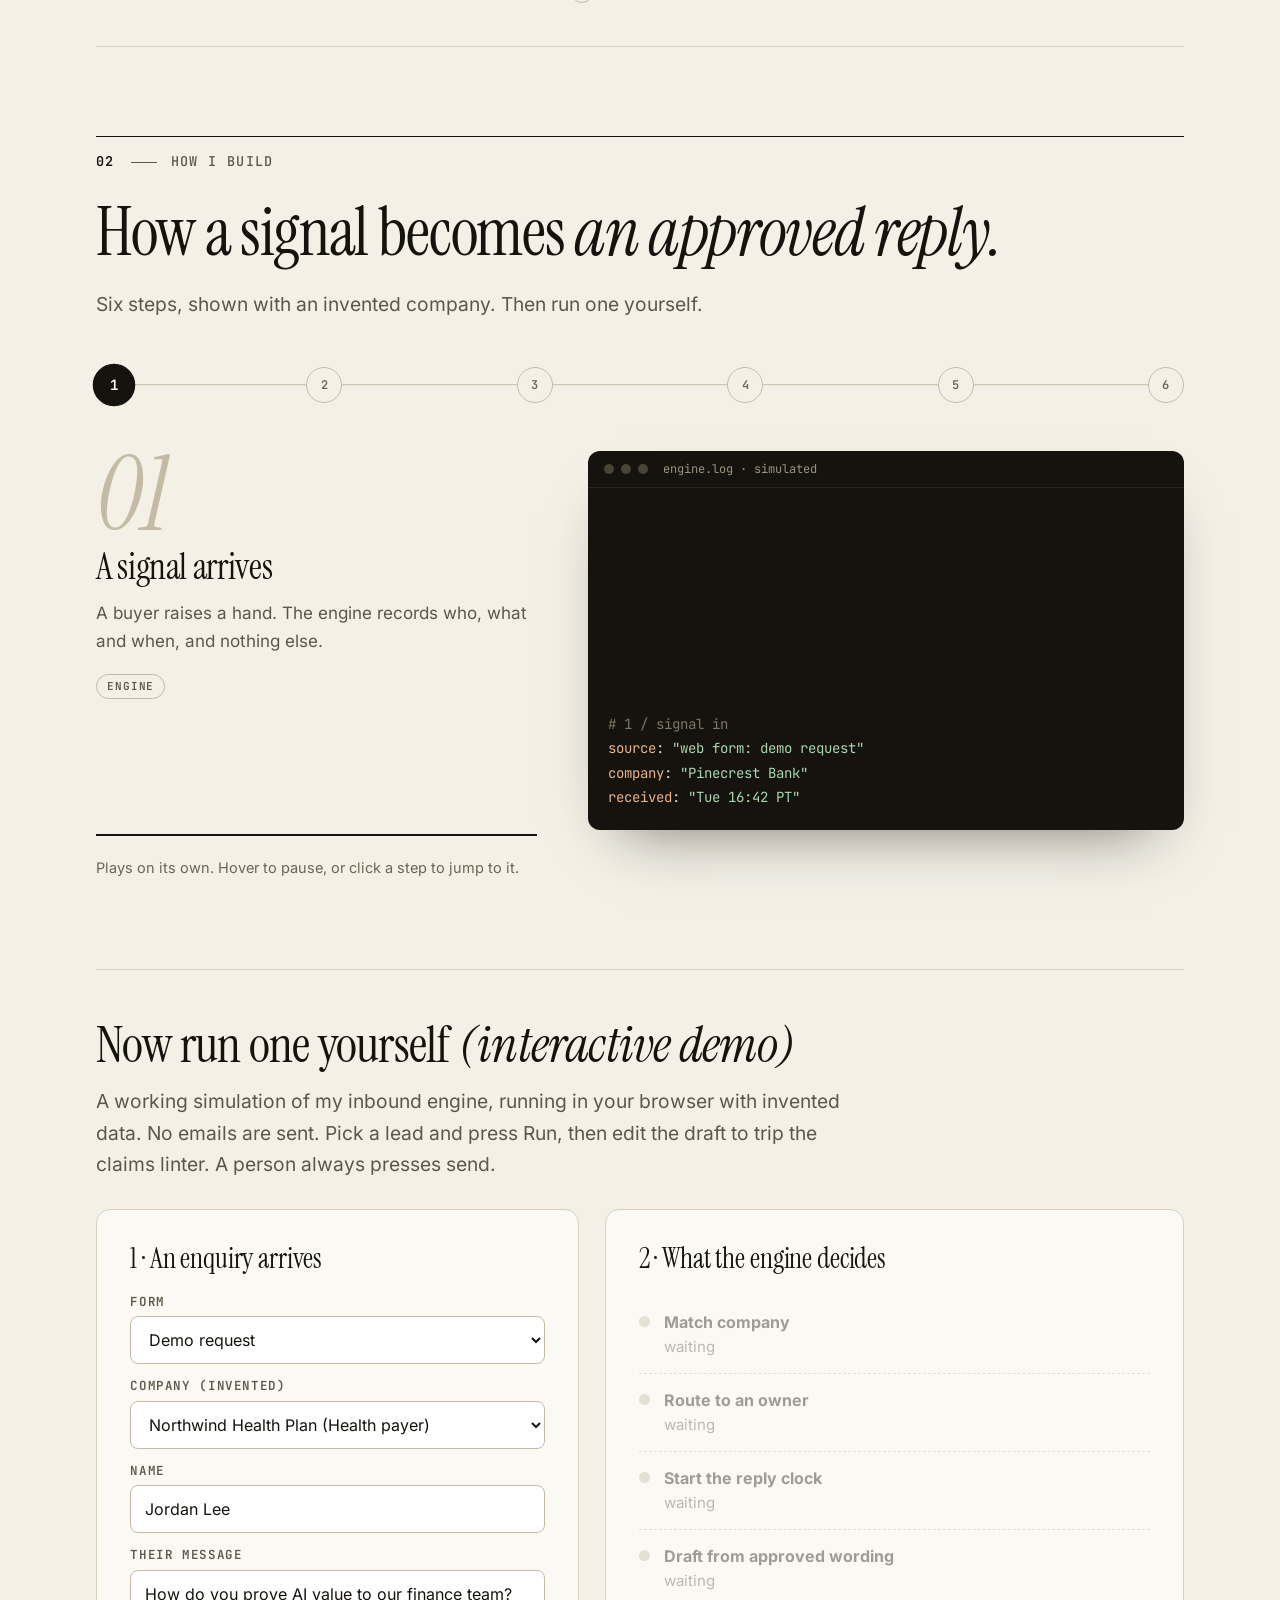
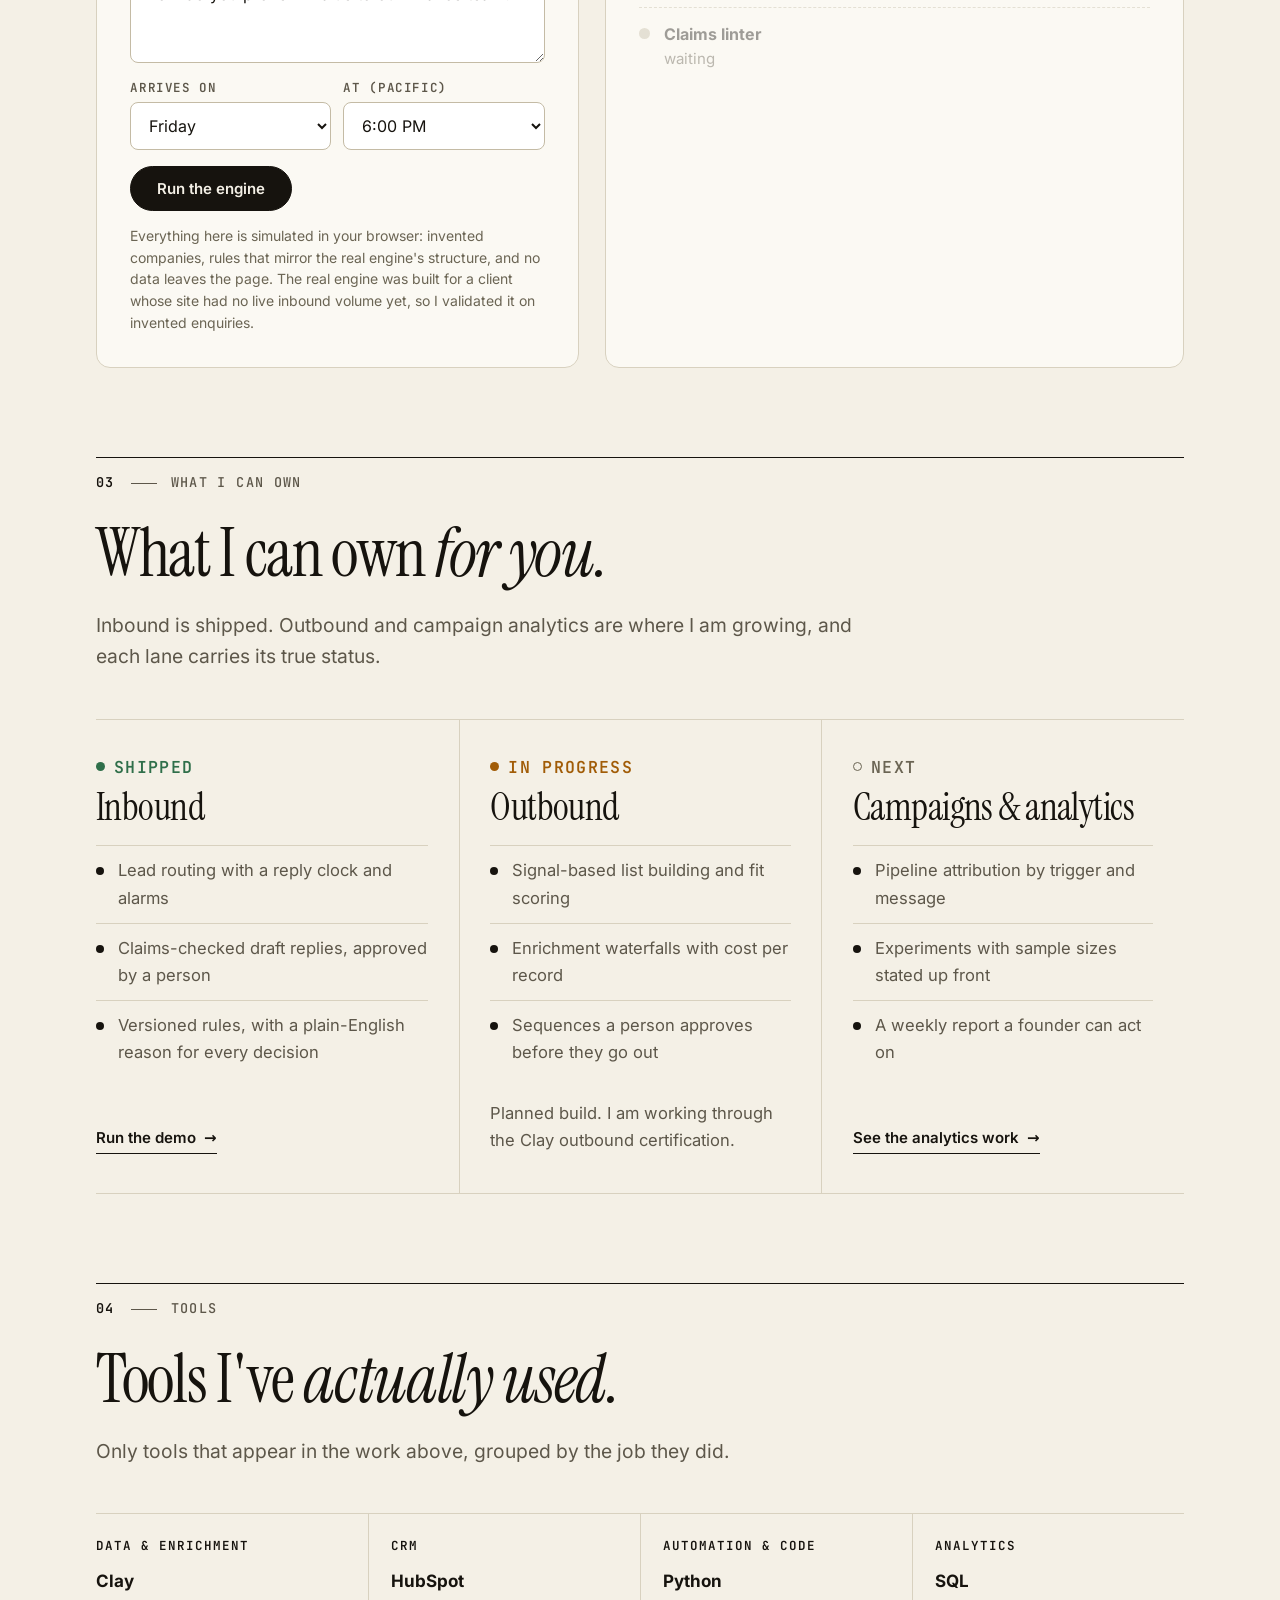
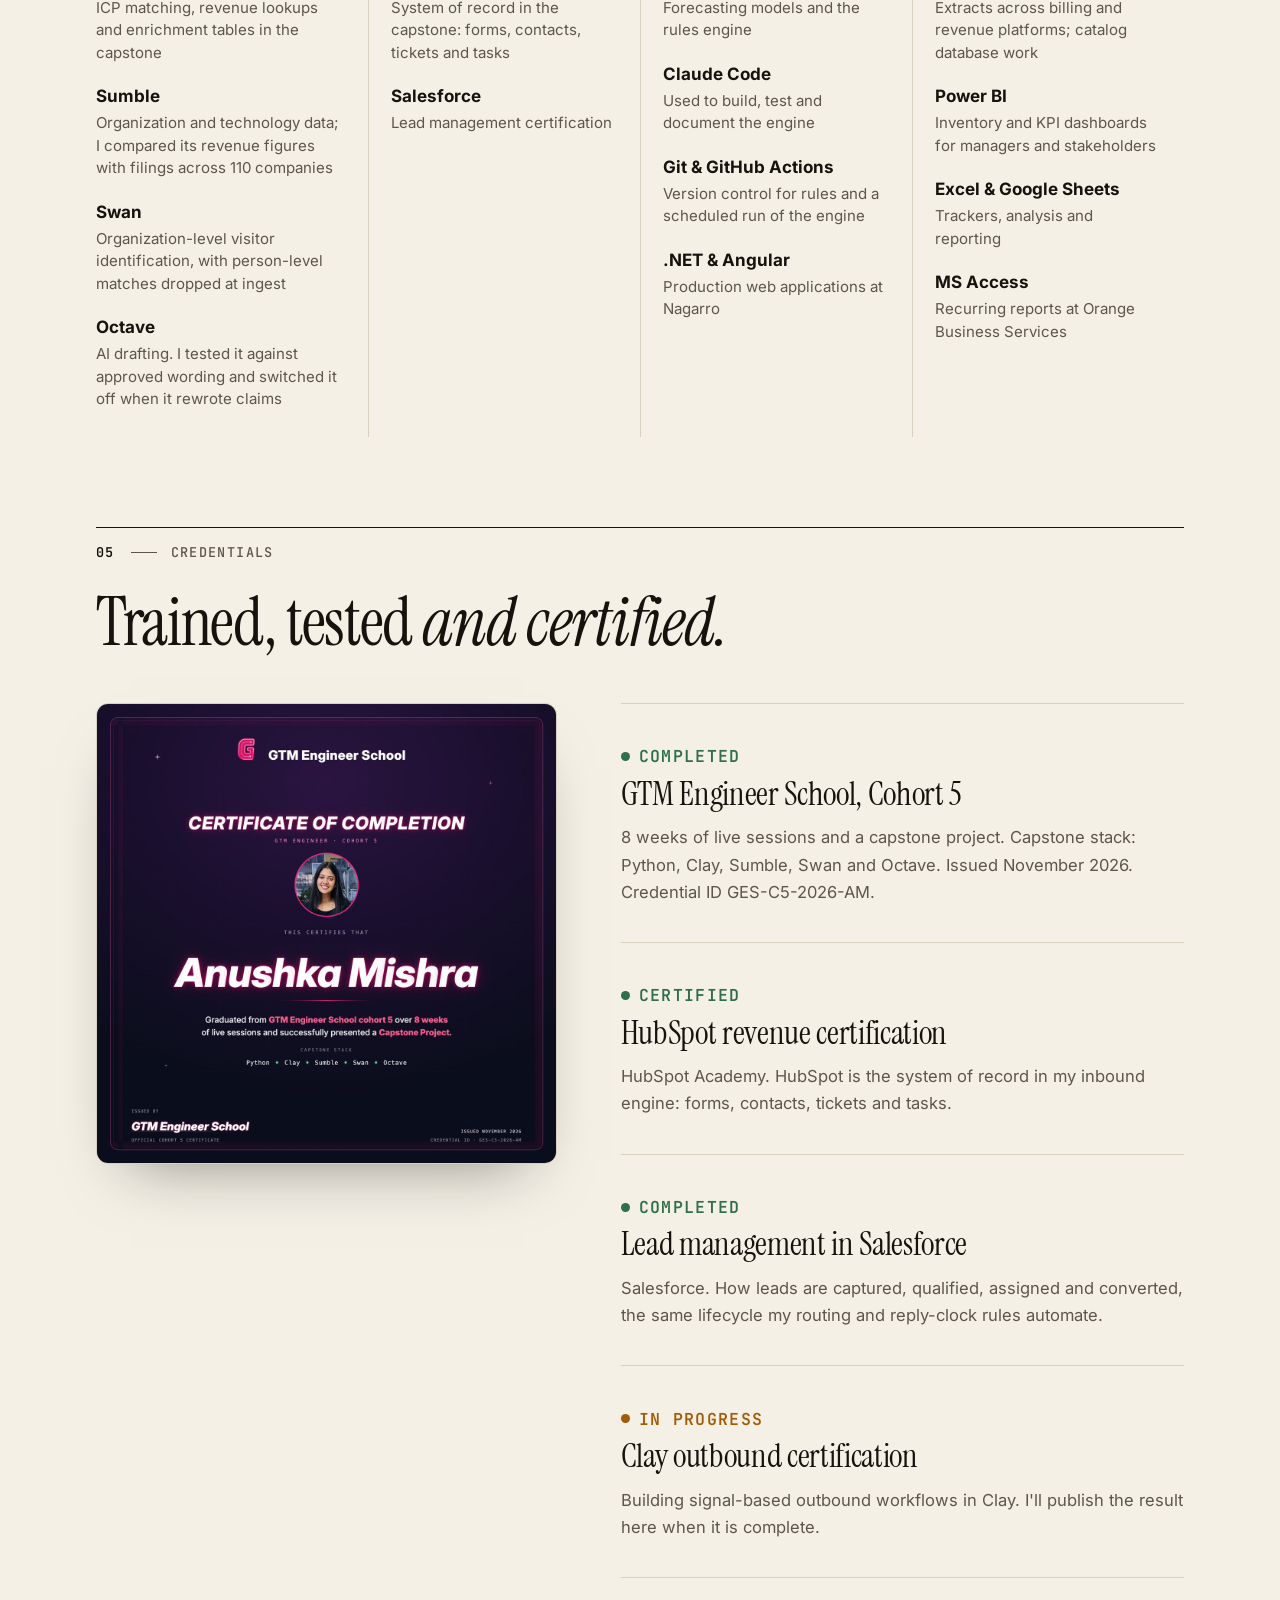
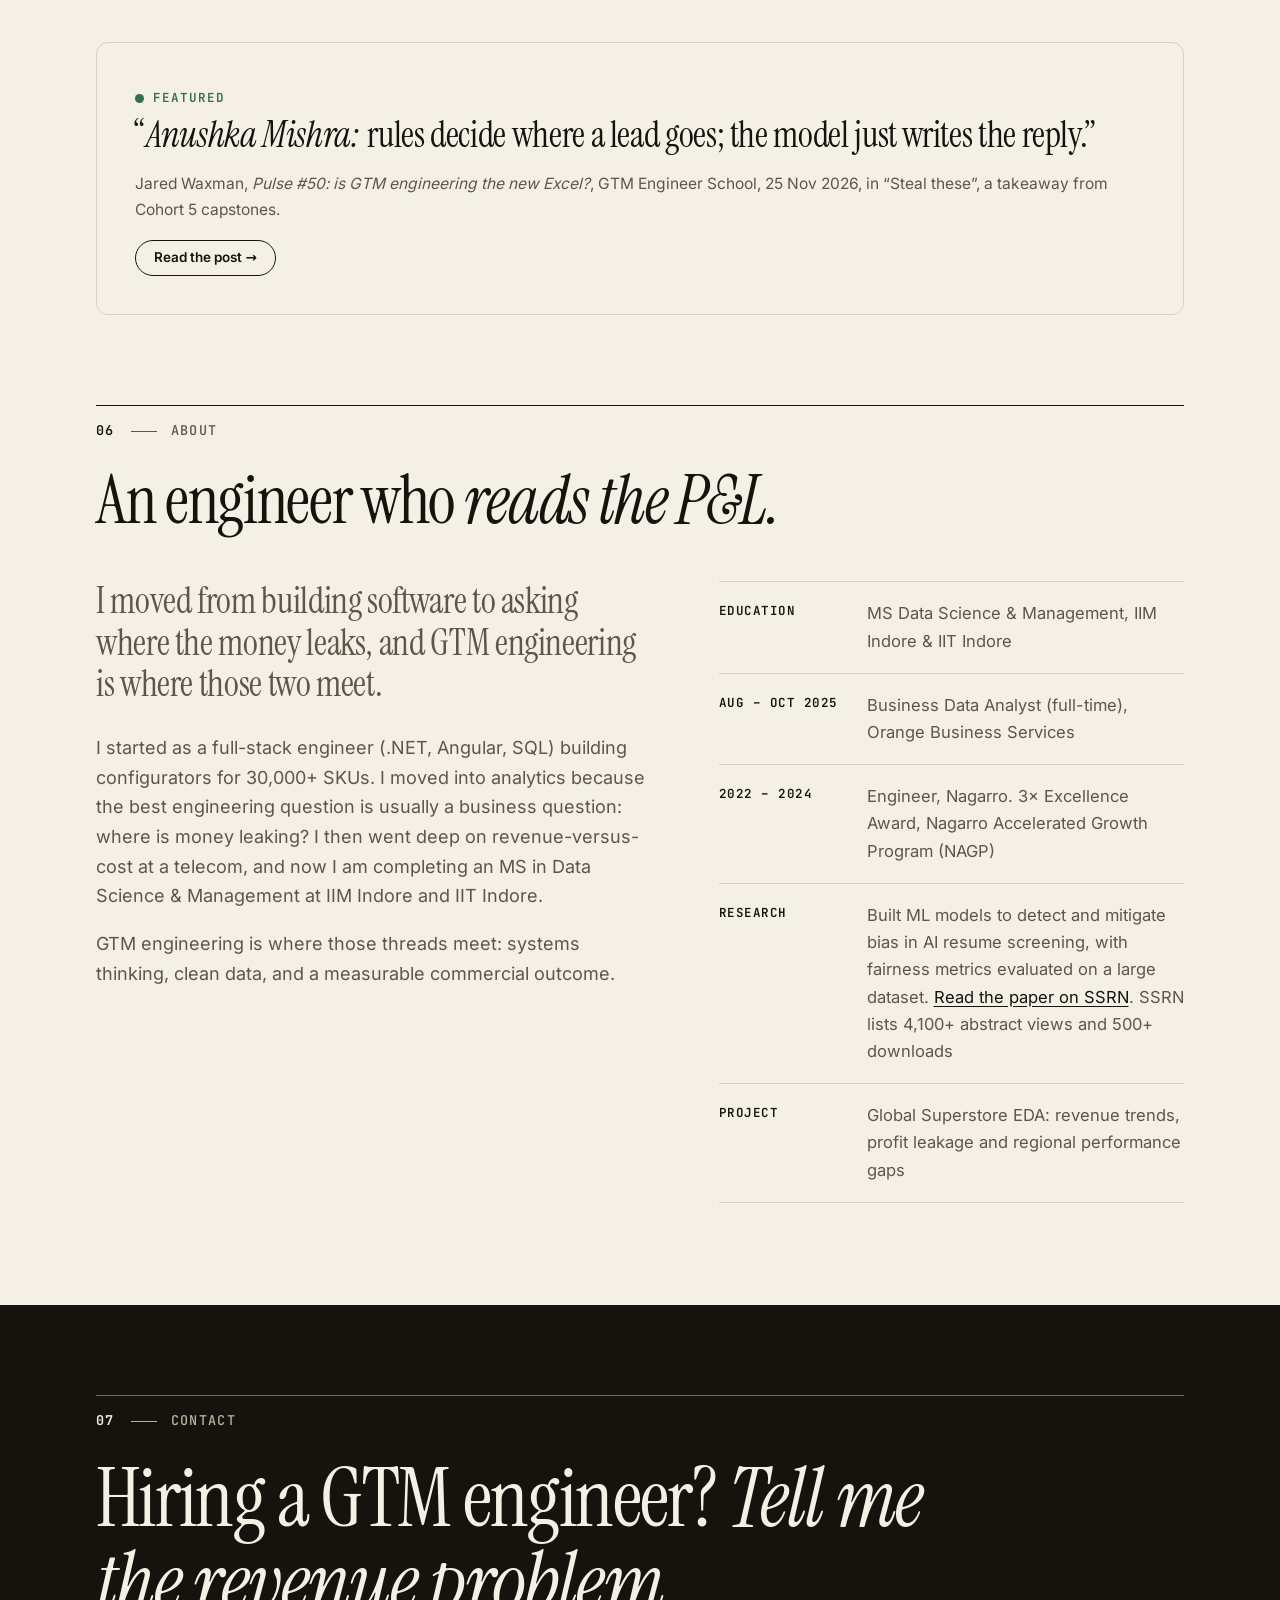
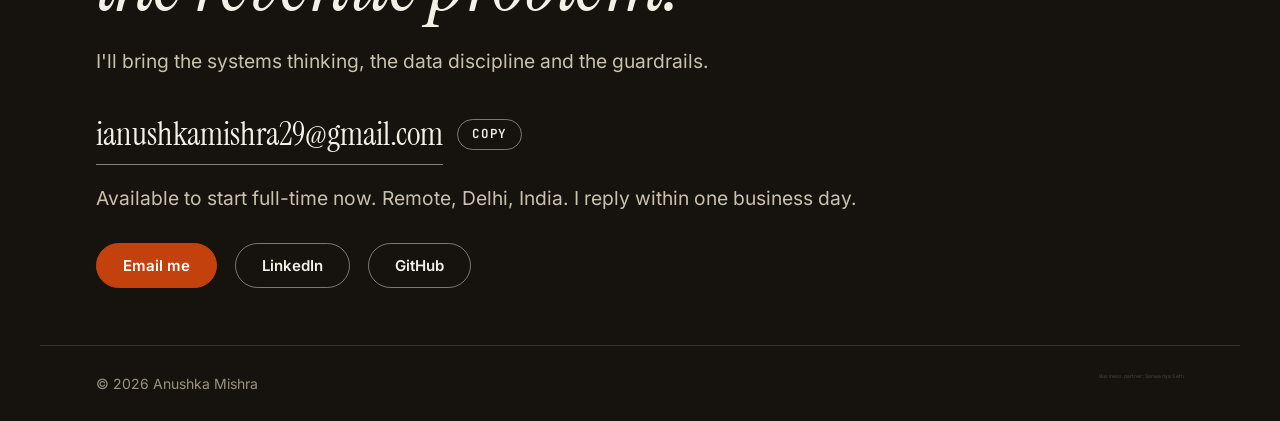
==== commit 4ca1857a: "Add Featured card for GTM Engineer School Pulse #50 mention Co-Authored-By: Claude Sonnet 5.5 <norep" ====
--- a/index.html
+++ b/index.html
@@ -368,6 +368,14 @@
       </div>
     </div>
   </div>
+  <aside class="featured" aria-label="Featured in GTM Engineer School Pulse #50">
+    <p class="state shipped"><span></span>Featured</p>
+    <blockquote>
+      <p>&ldquo;<strong>Anushka Mishra:</strong> rules decide where a lead goes; the model just writes the reply.&rdquo;</p>
+    </blockquote>
+    <p class="feat-src">Jared Waxman, <em>Pulse #50: is GTM engineering the new Excel?</em>, GTM Engineer School, 25 Nov 2026, in &ldquo;Steal these&rdquo;, a takeaway from Cohort 5 capstones.</p>
+    <a class="btn btn-small btn-line" href="https://gtmengineerschool.substack.com/p/pulse-50-is-gtm-engineering-the-new" target="_blank" rel="noopener">Read the post &rarr;</a>
+  </aside>
 </section>
 
 <!-- TODO(anushka): add a Reviews section here once you have real, permitted testimonials -->
--- a/site.css
+++ b/site.css
@@ -419,4 +419,12 @@
   .how-link{display:inline-block;padding:12px 6px;margin:-12px 0}
 }
 .mailrow a{display:inline-block;padding:10px 0;min-height:44px}
-.foot .dedic{font-size:8px;letter-spacing:.04em;opacity:.55}
+.foot .dedic{font-size:5px;letter-spacing:.03em;opacity:.4}
+
+/* Featured-in card */
+.featured{margin-top:clamp(36px,5vw,64px);padding:clamp(24px,3vw,40px);border:1px solid var(--line);border-radius:12px}
+.featured p.state{margin:0 0 10px}
+.featured blockquote{margin:0 0 14px}
+.featured blockquote p{margin:0;font:400 clamp(24px,2.8vw,38px)/1.2 var(--serif);letter-spacing:-.01em}
+.featured blockquote strong{font-weight:400;font-style:italic}
+.featured .feat-src{margin:0 0 18px;color:var(--muted);font-size:15.5px}
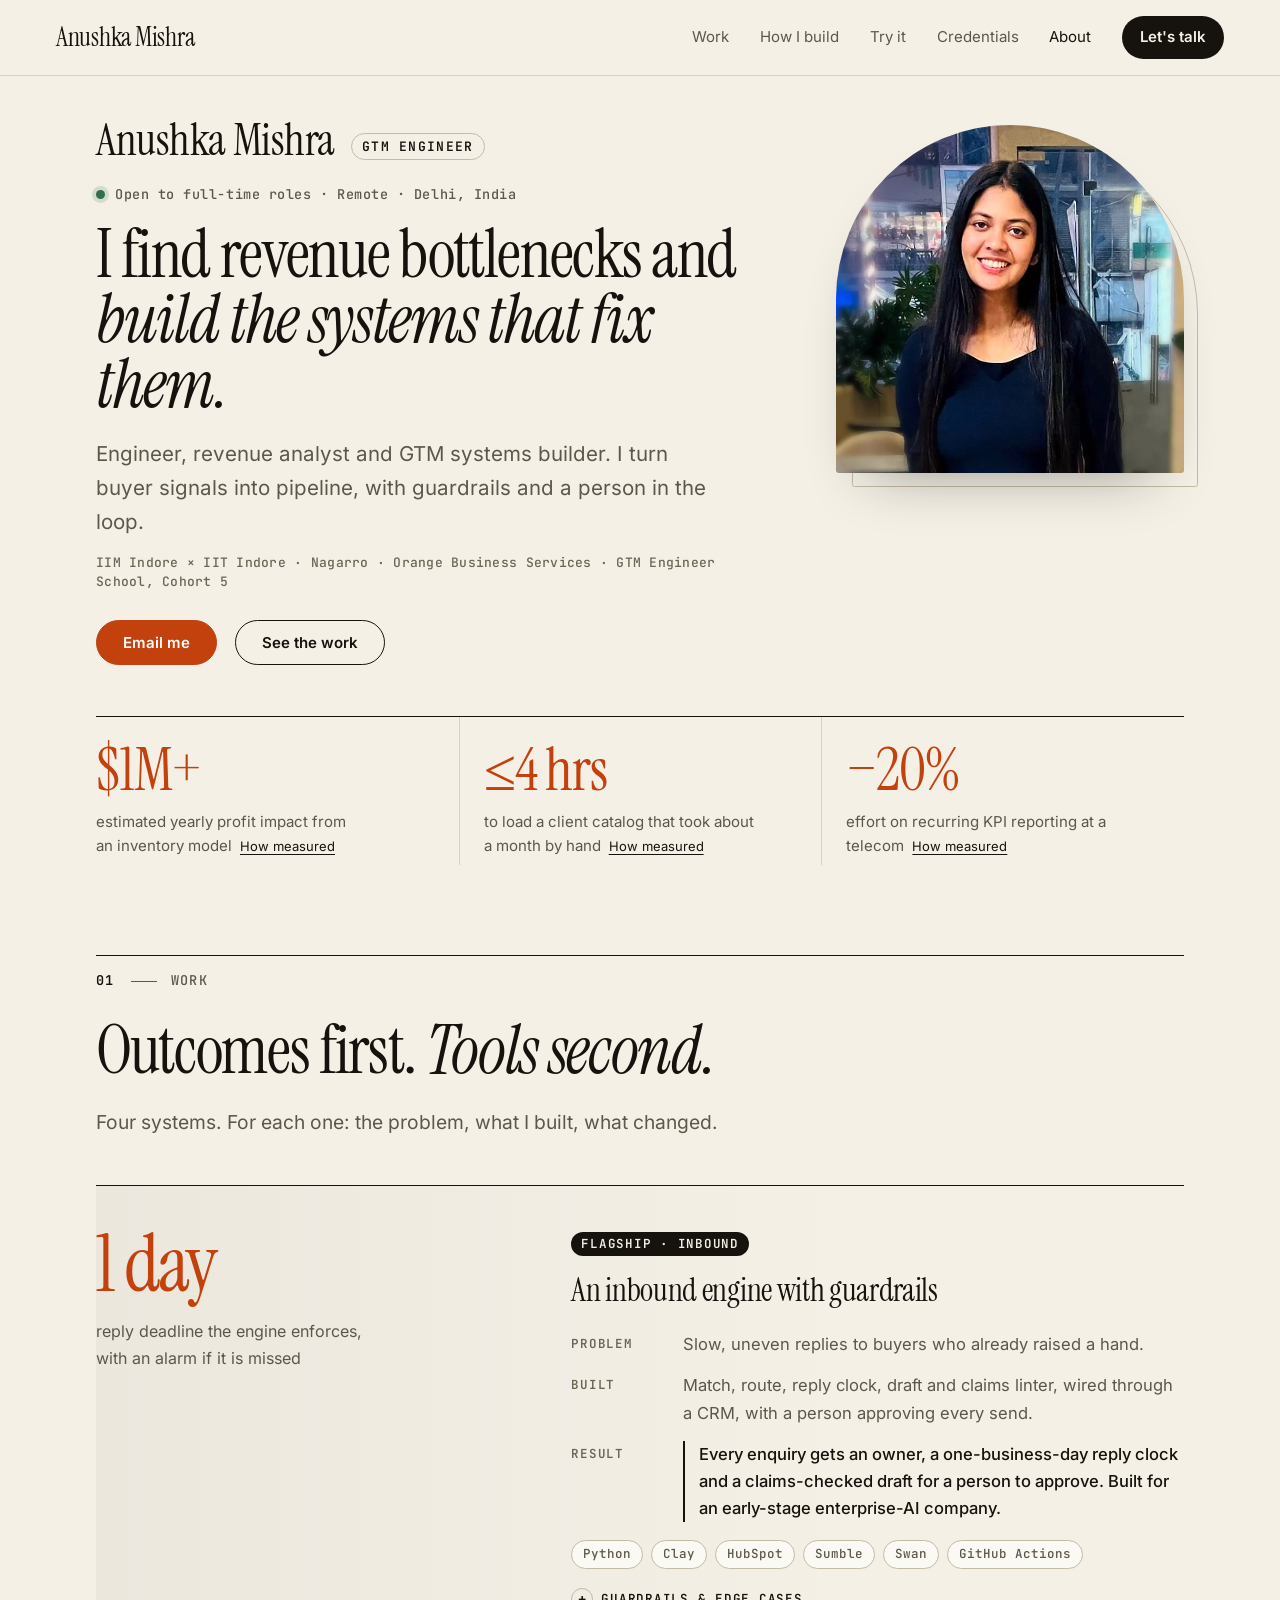
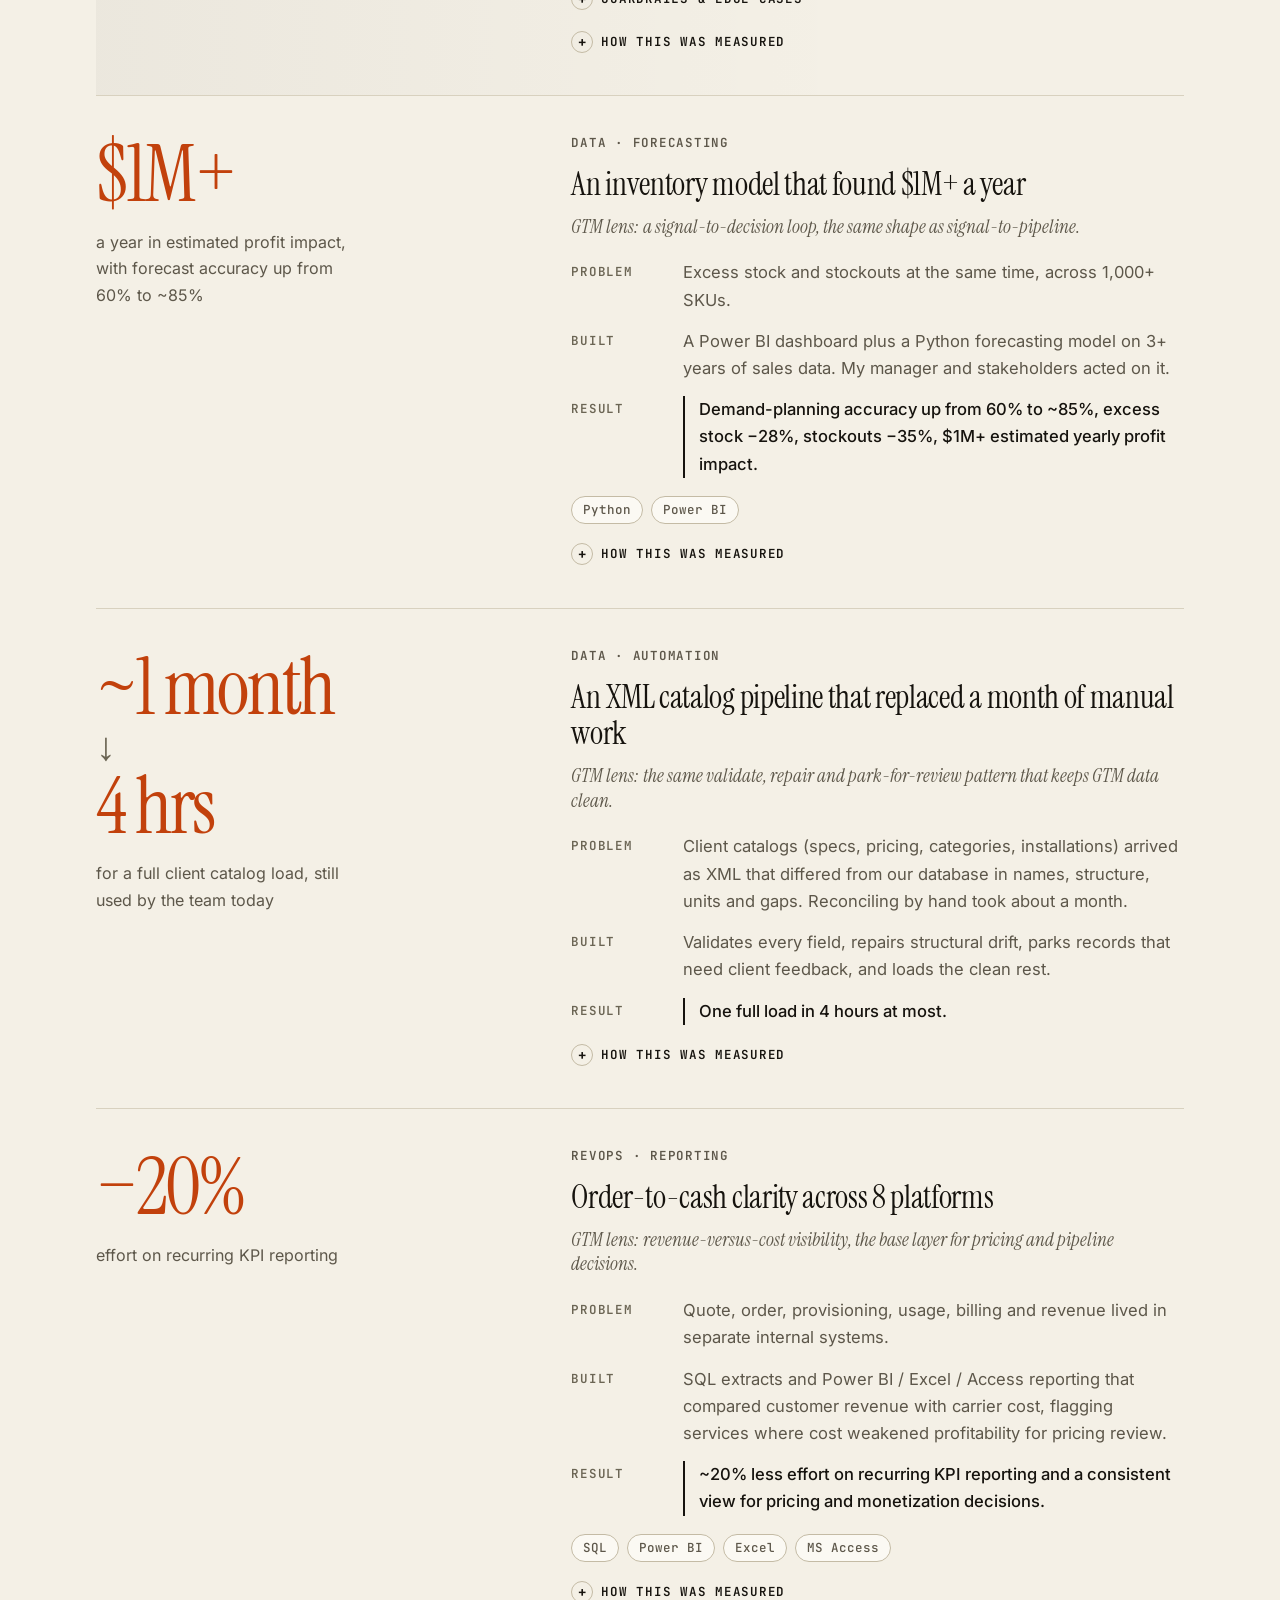
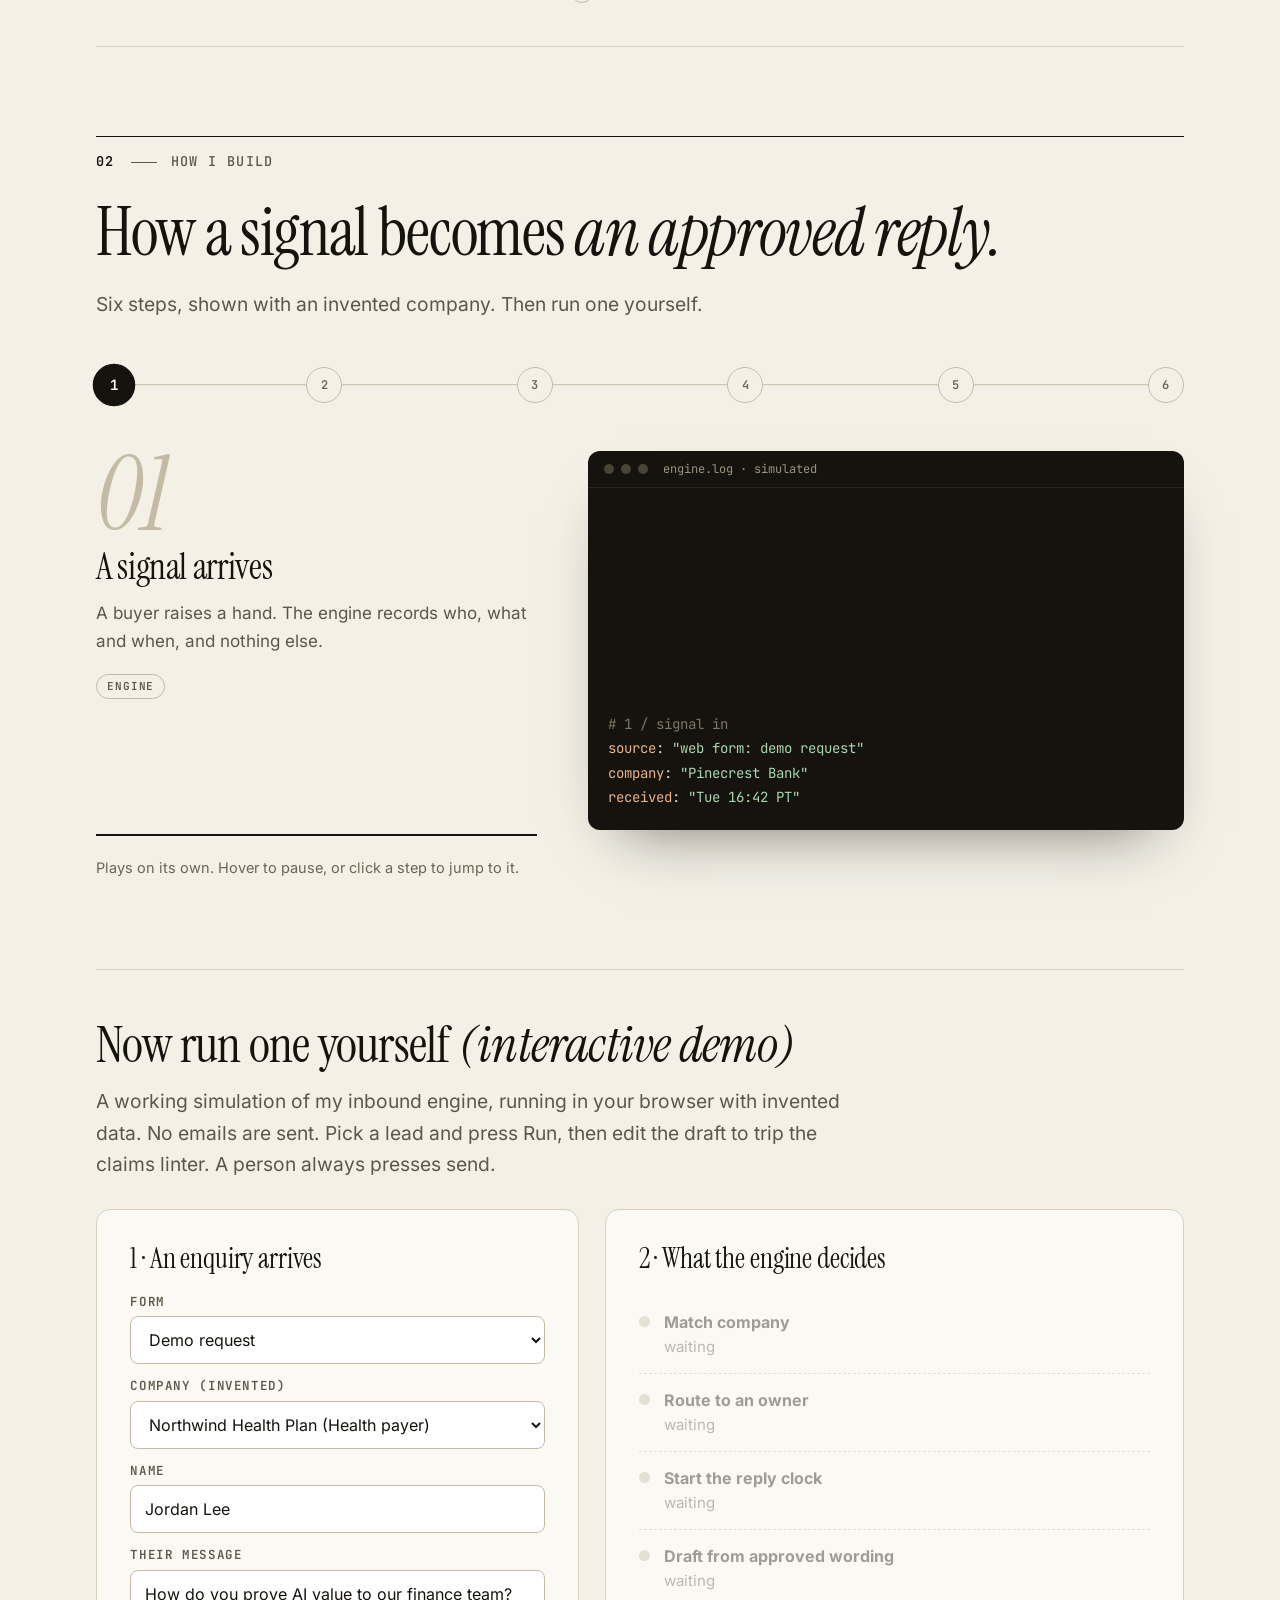
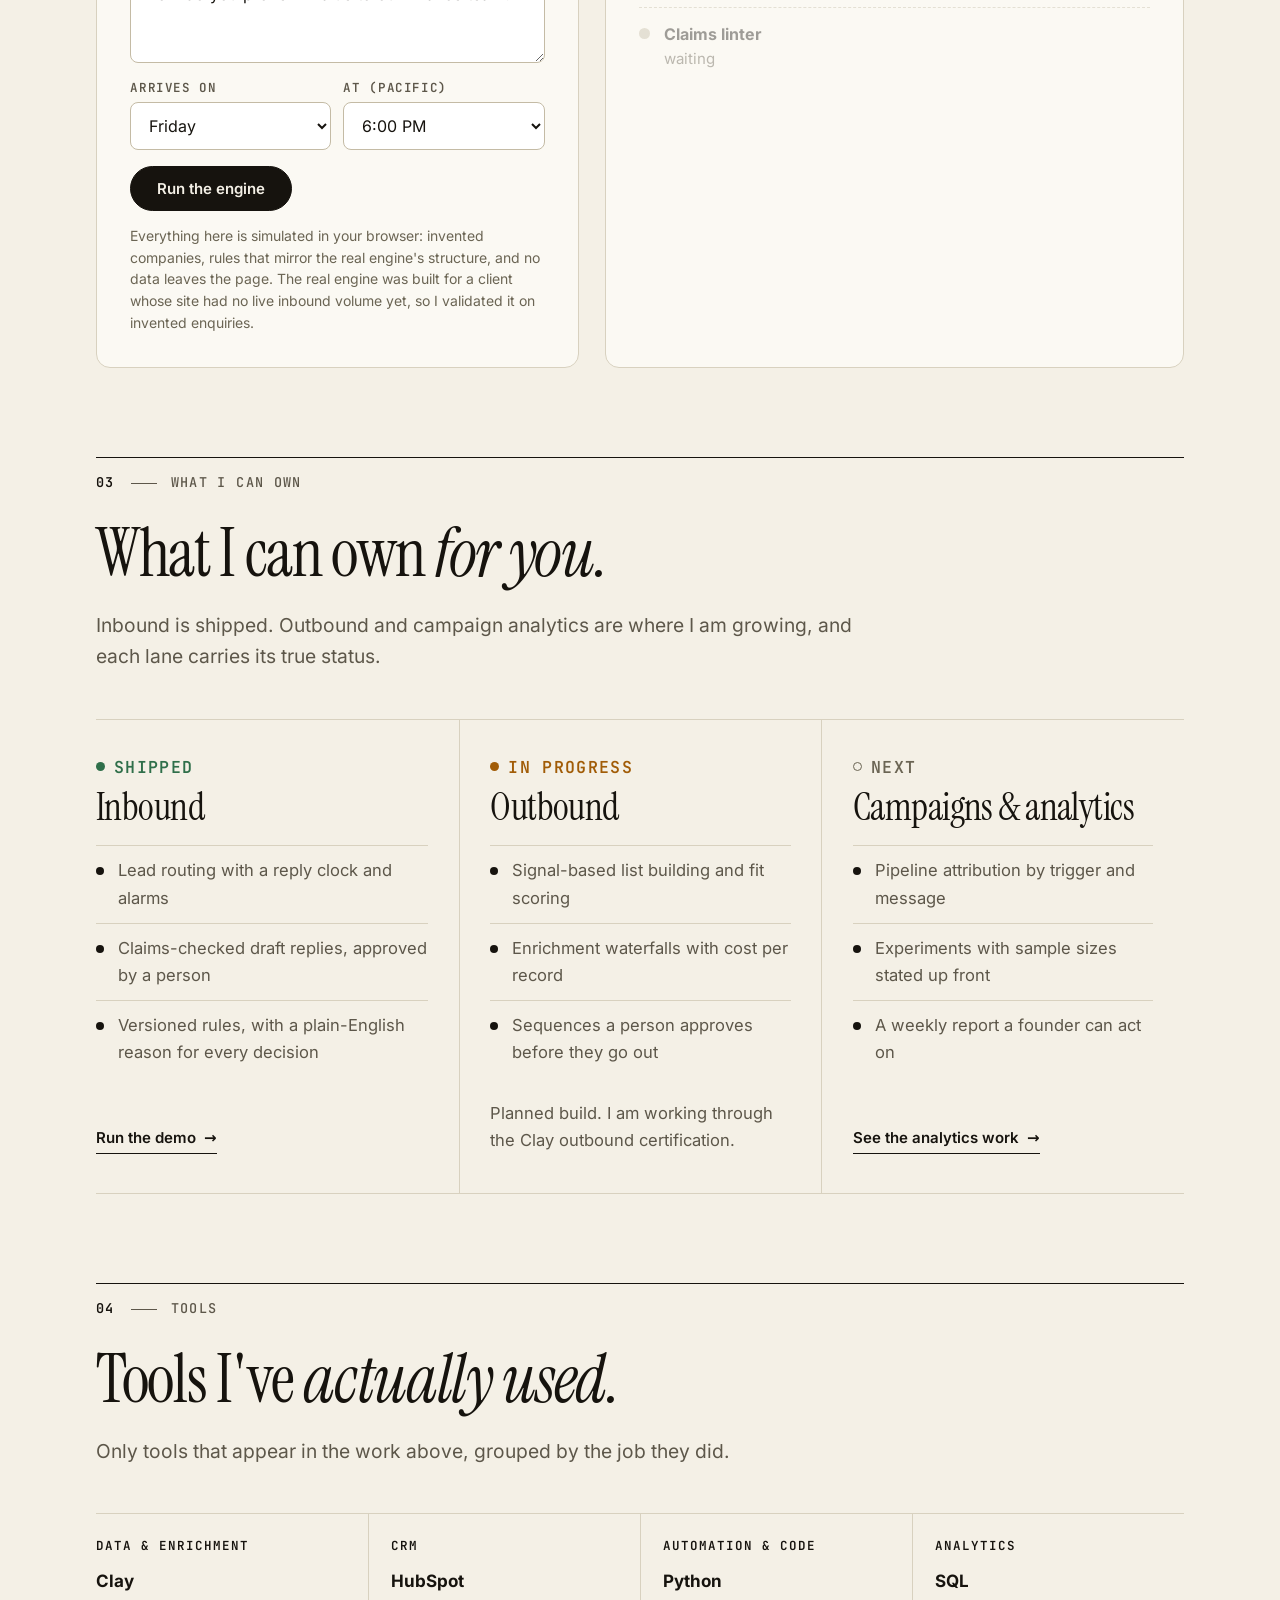
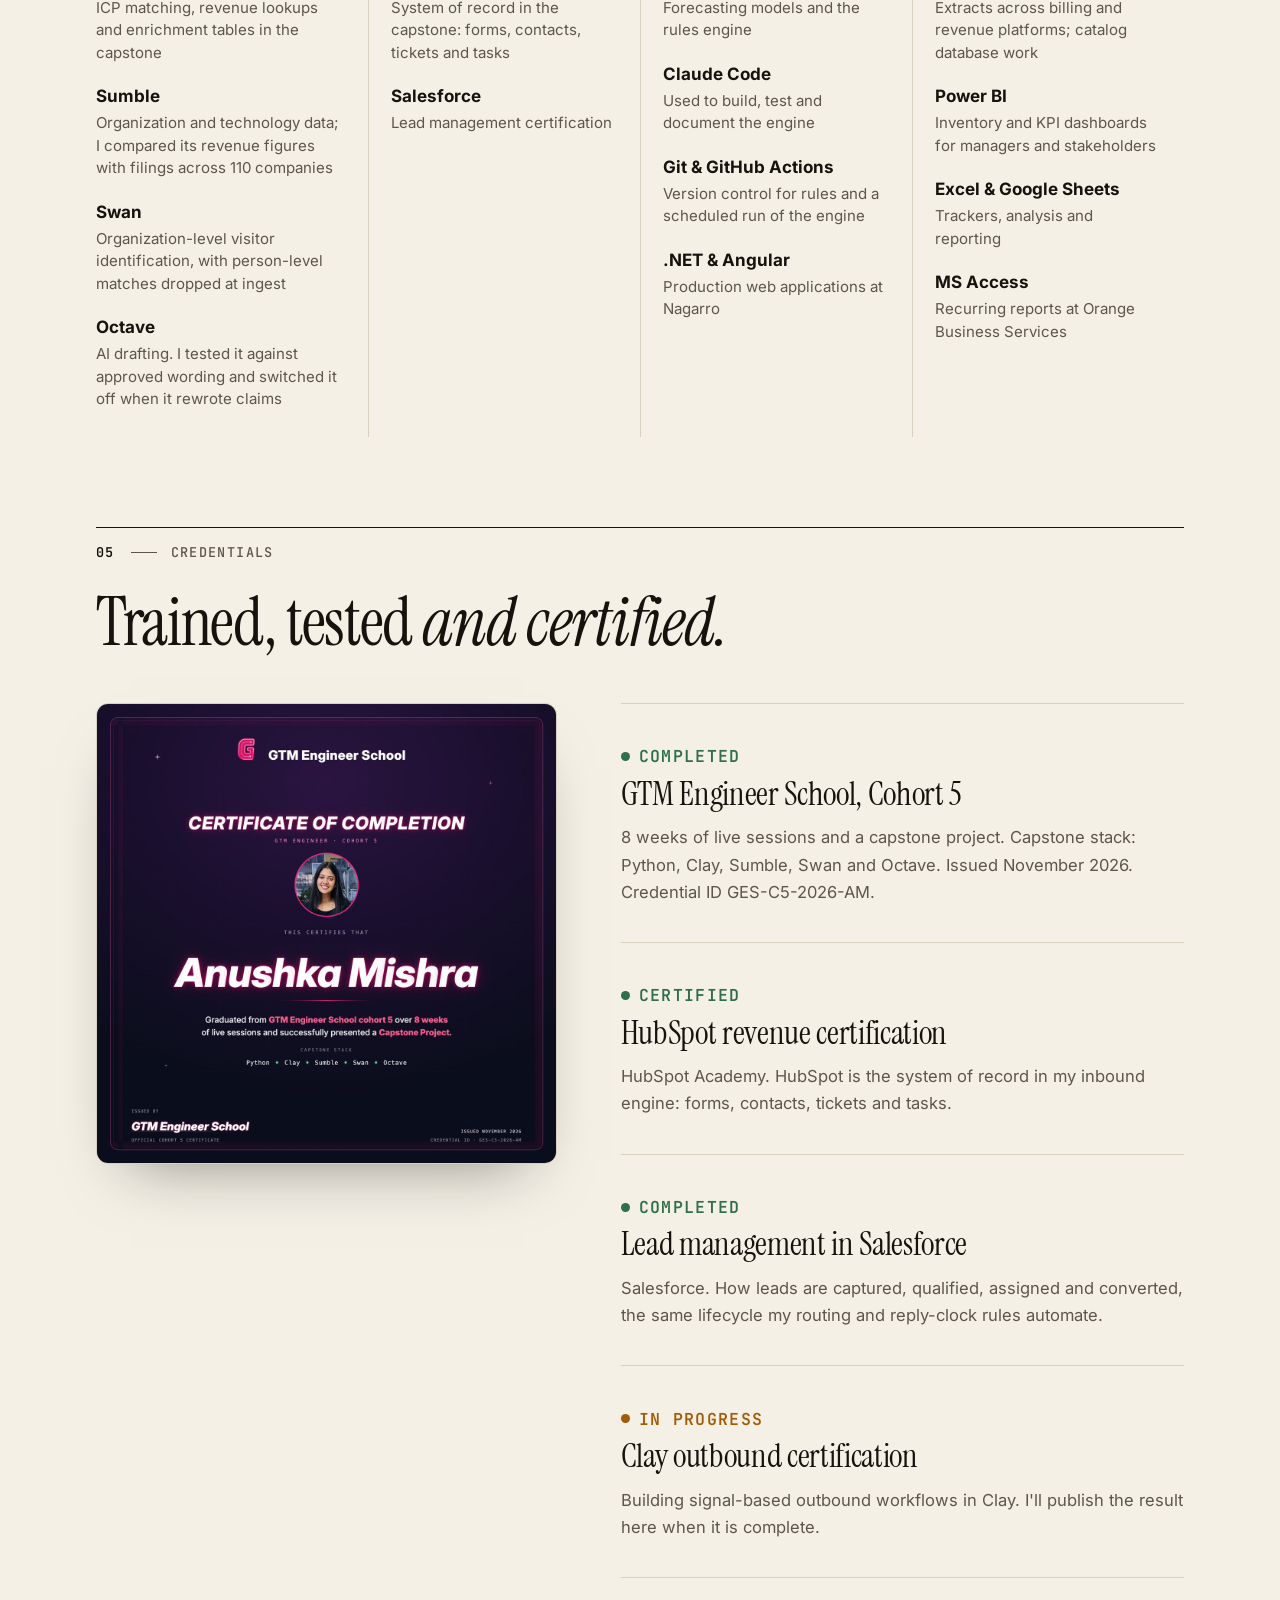
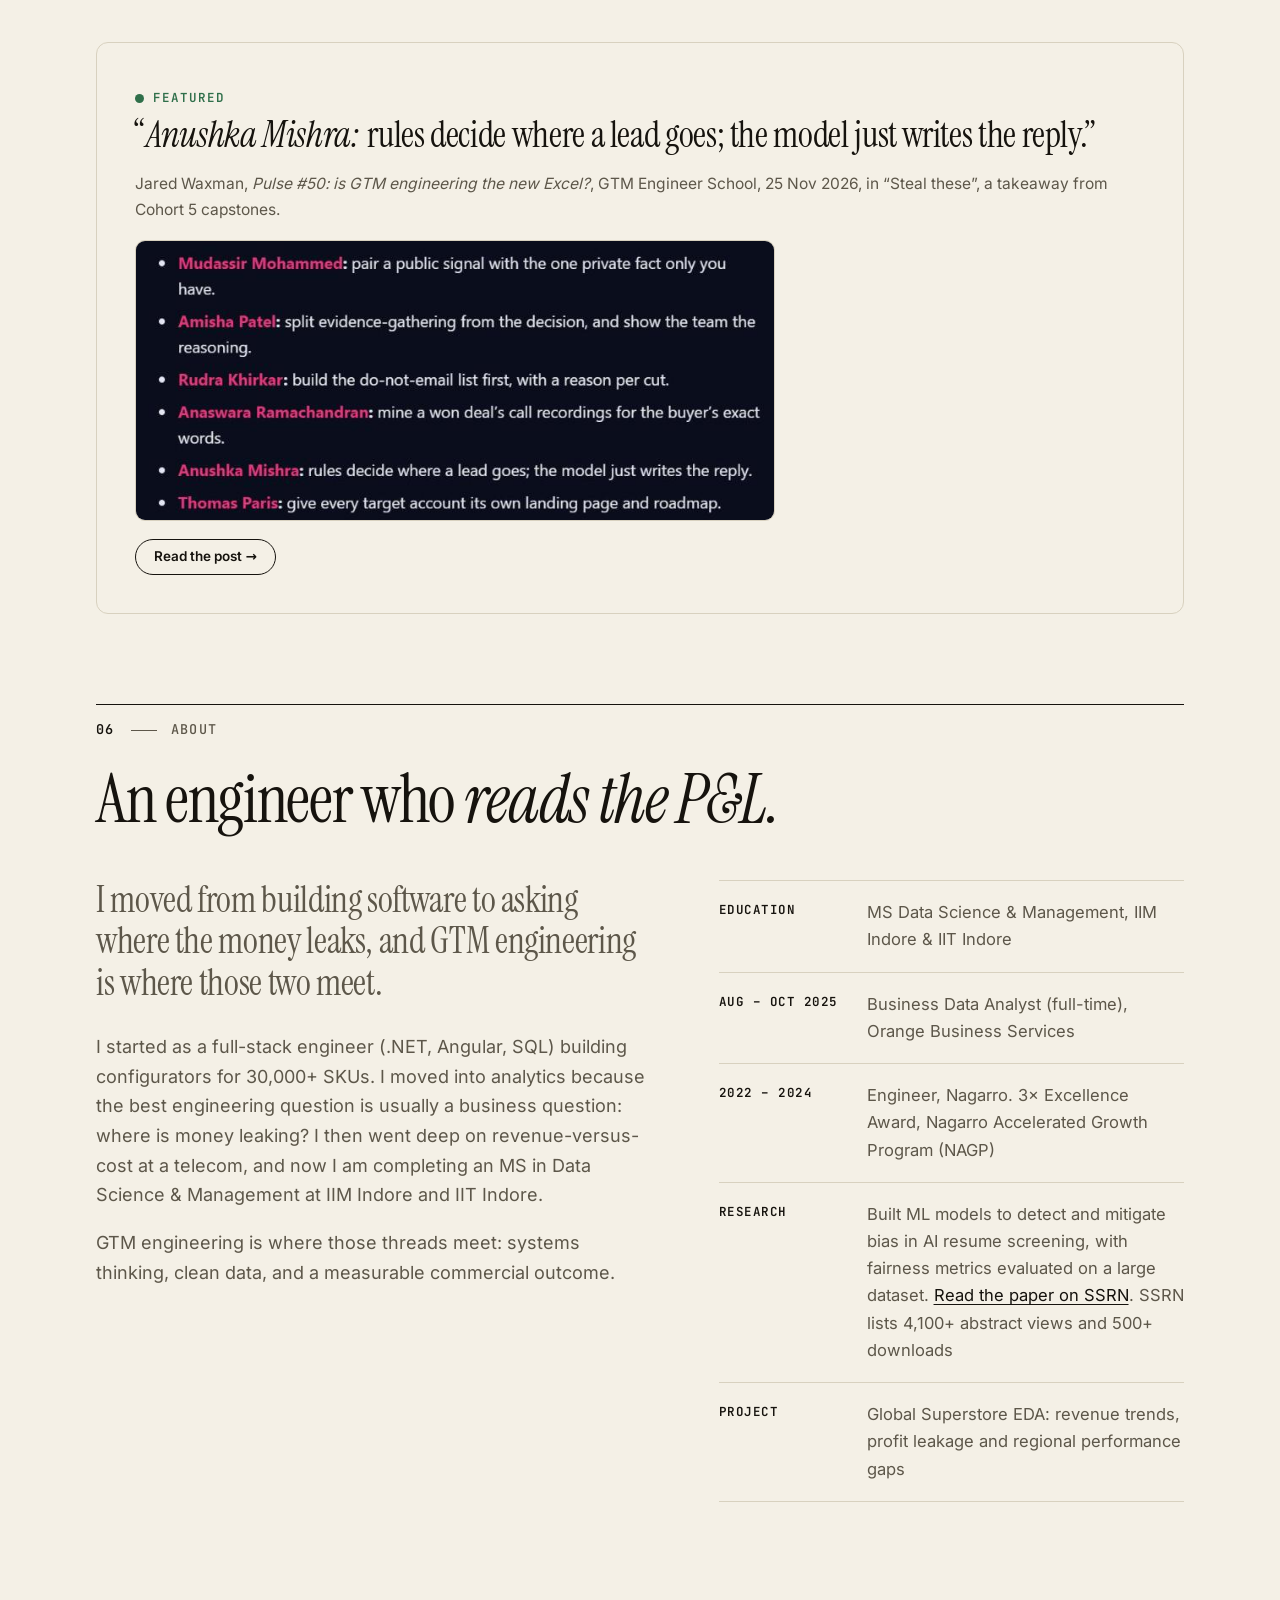
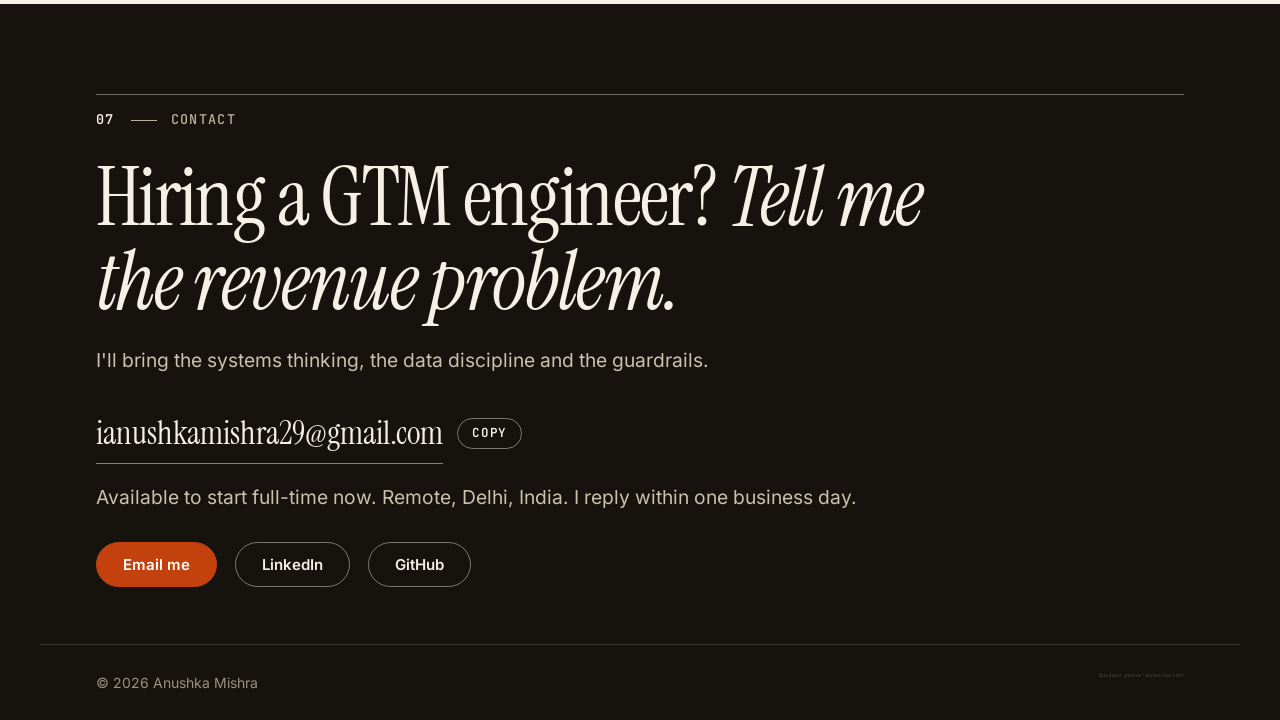
==== commit 96967753: "Add Pulse #50 screenshot to Featured card Co-Authored-By: Claude Sonnet 5.5 <noreply@anthropic.com>" ====
--- a/index.html
+++ b/index.html
@@ -374,6 +374,11 @@
       <p>&ldquo;<strong>Anushka Mishra:</strong> rules decide where a lead goes; the model just writes the reply.&rdquo;</p>
     </blockquote>
     <p class="feat-src">Jared Waxman, <em>Pulse #50: is GTM engineering the new Excel?</em>, GTM Engineer School, 25 Nov 2026, in &ldquo;Steal these&rdquo;, a takeaway from Cohort 5 capstones.</p>
+    <figure class="feat-shot">
+      <a href="https://gtmengineerschool.substack.com/p/pulse-50-is-gtm-engineering-the-new" target="_blank" rel="noopener">
+        <img src="pulse50-mention.png" alt="Screenshot of GTM Engineer School Pulse #50, the Steal these list of Cohort 5 capstones, including the line on Anushka Mishra" loading="lazy" width="755" height="330">
+      </a>
+    </figure>
     <a class="btn btn-small btn-line" href="https://gtmengineerschool.substack.com/p/pulse-50-is-gtm-engineering-the-new" target="_blank" rel="noopener">Read the post &rarr;</a>
   </aside>
 </section>
--- a/site.css
+++ b/site.css
@@ -428,3 +428,6 @@
 .featured blockquote p{margin:0;font:400 clamp(24px,2.8vw,38px)/1.2 var(--serif);letter-spacing:-.01em}
 .featured blockquote strong{font-weight:400;font-style:italic}
 .featured .feat-src{margin:0 0 18px;color:var(--muted);font-size:15.5px}
+.feat-shot{margin:0 0 18px}
+.feat-shot img{display:block;width:100%;max-width:640px;height:auto;border-radius:10px;border:1px solid var(--line);transition:transform .3s}
+.feat-shot a:hover img{transform:translateY(-3px)}
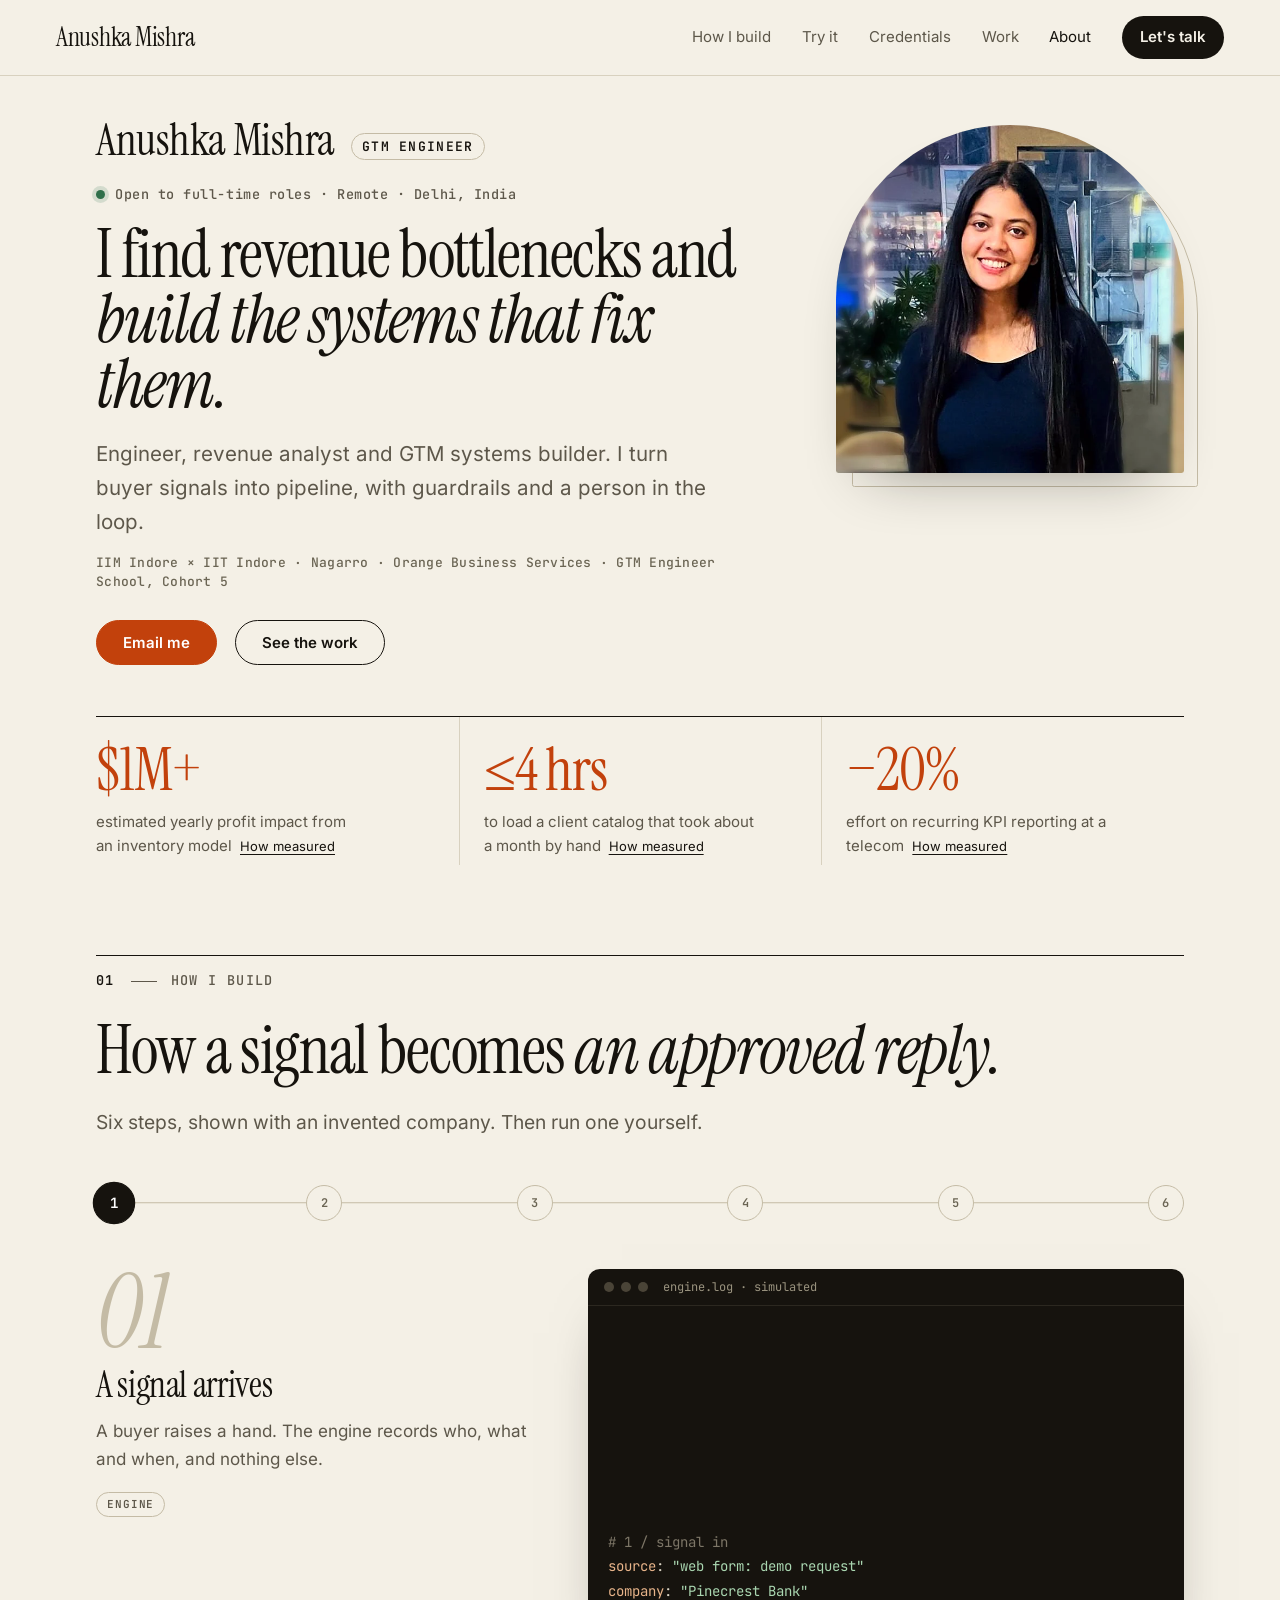
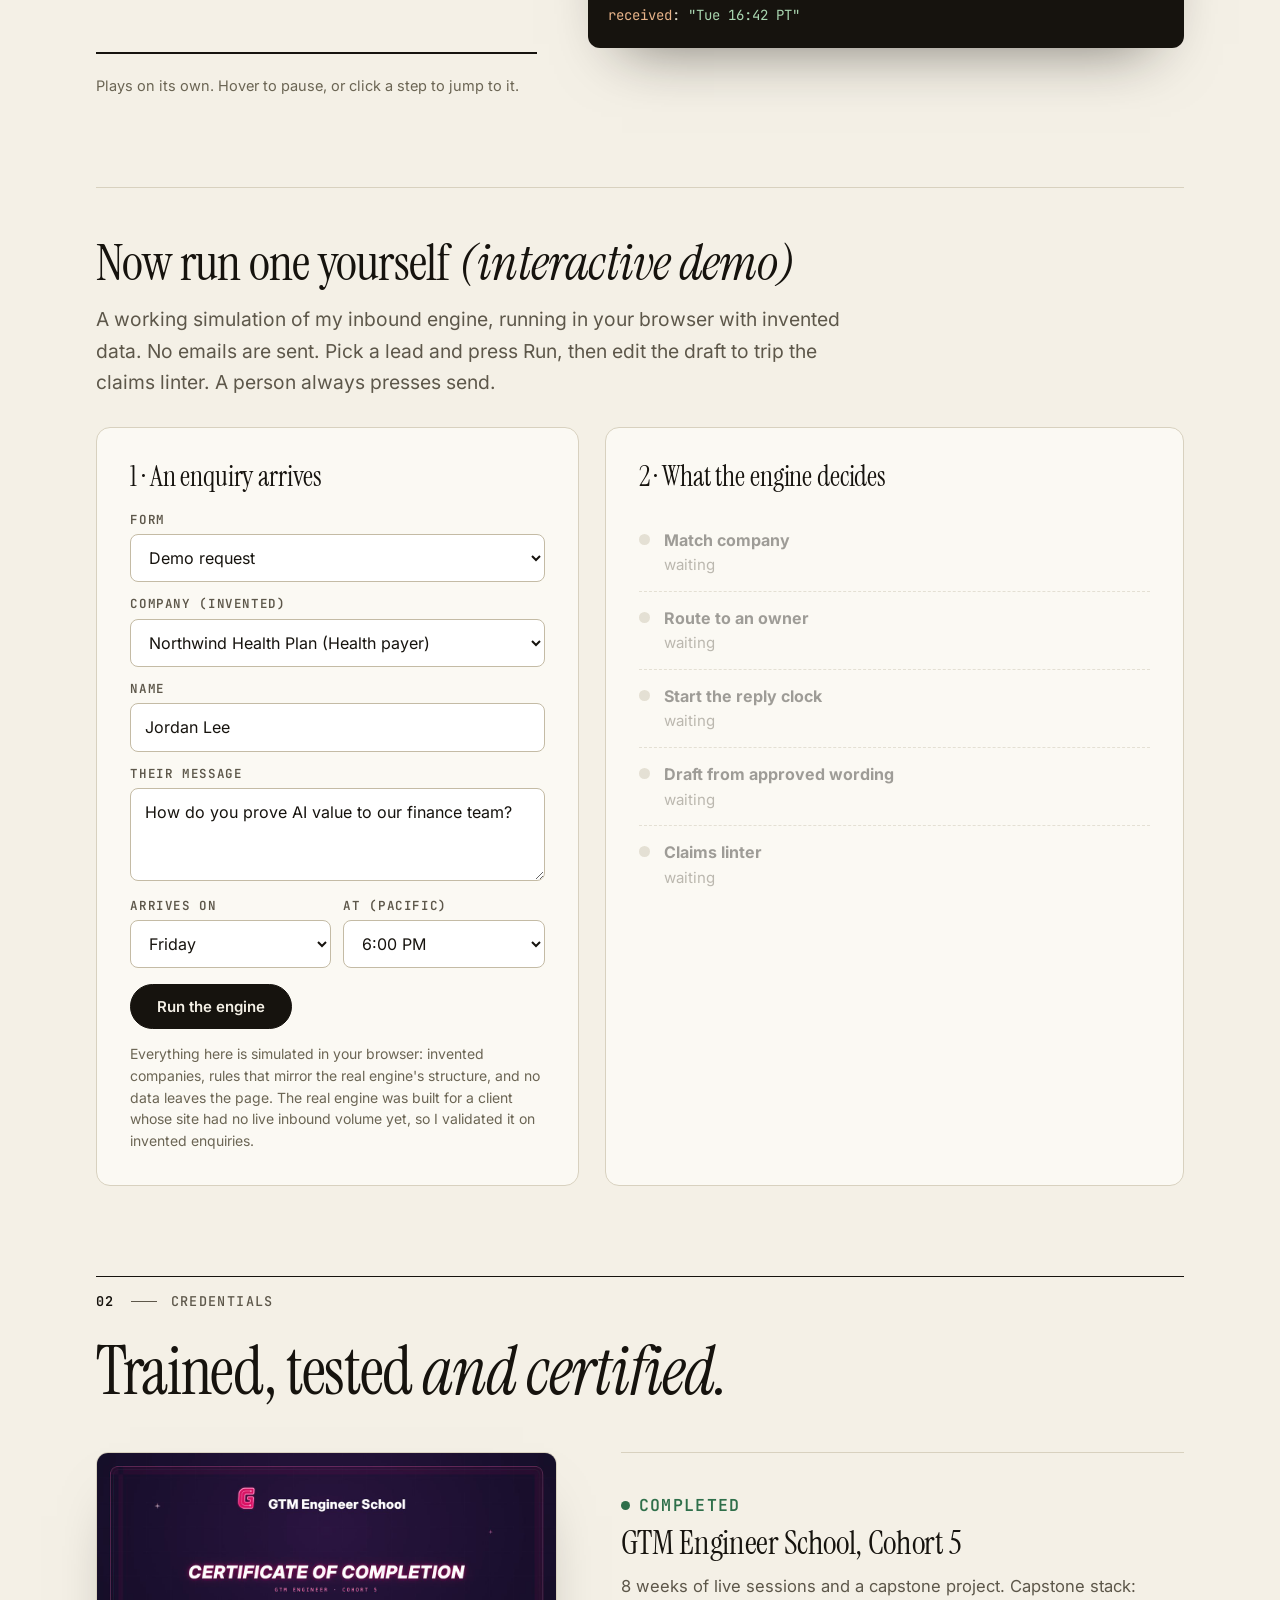
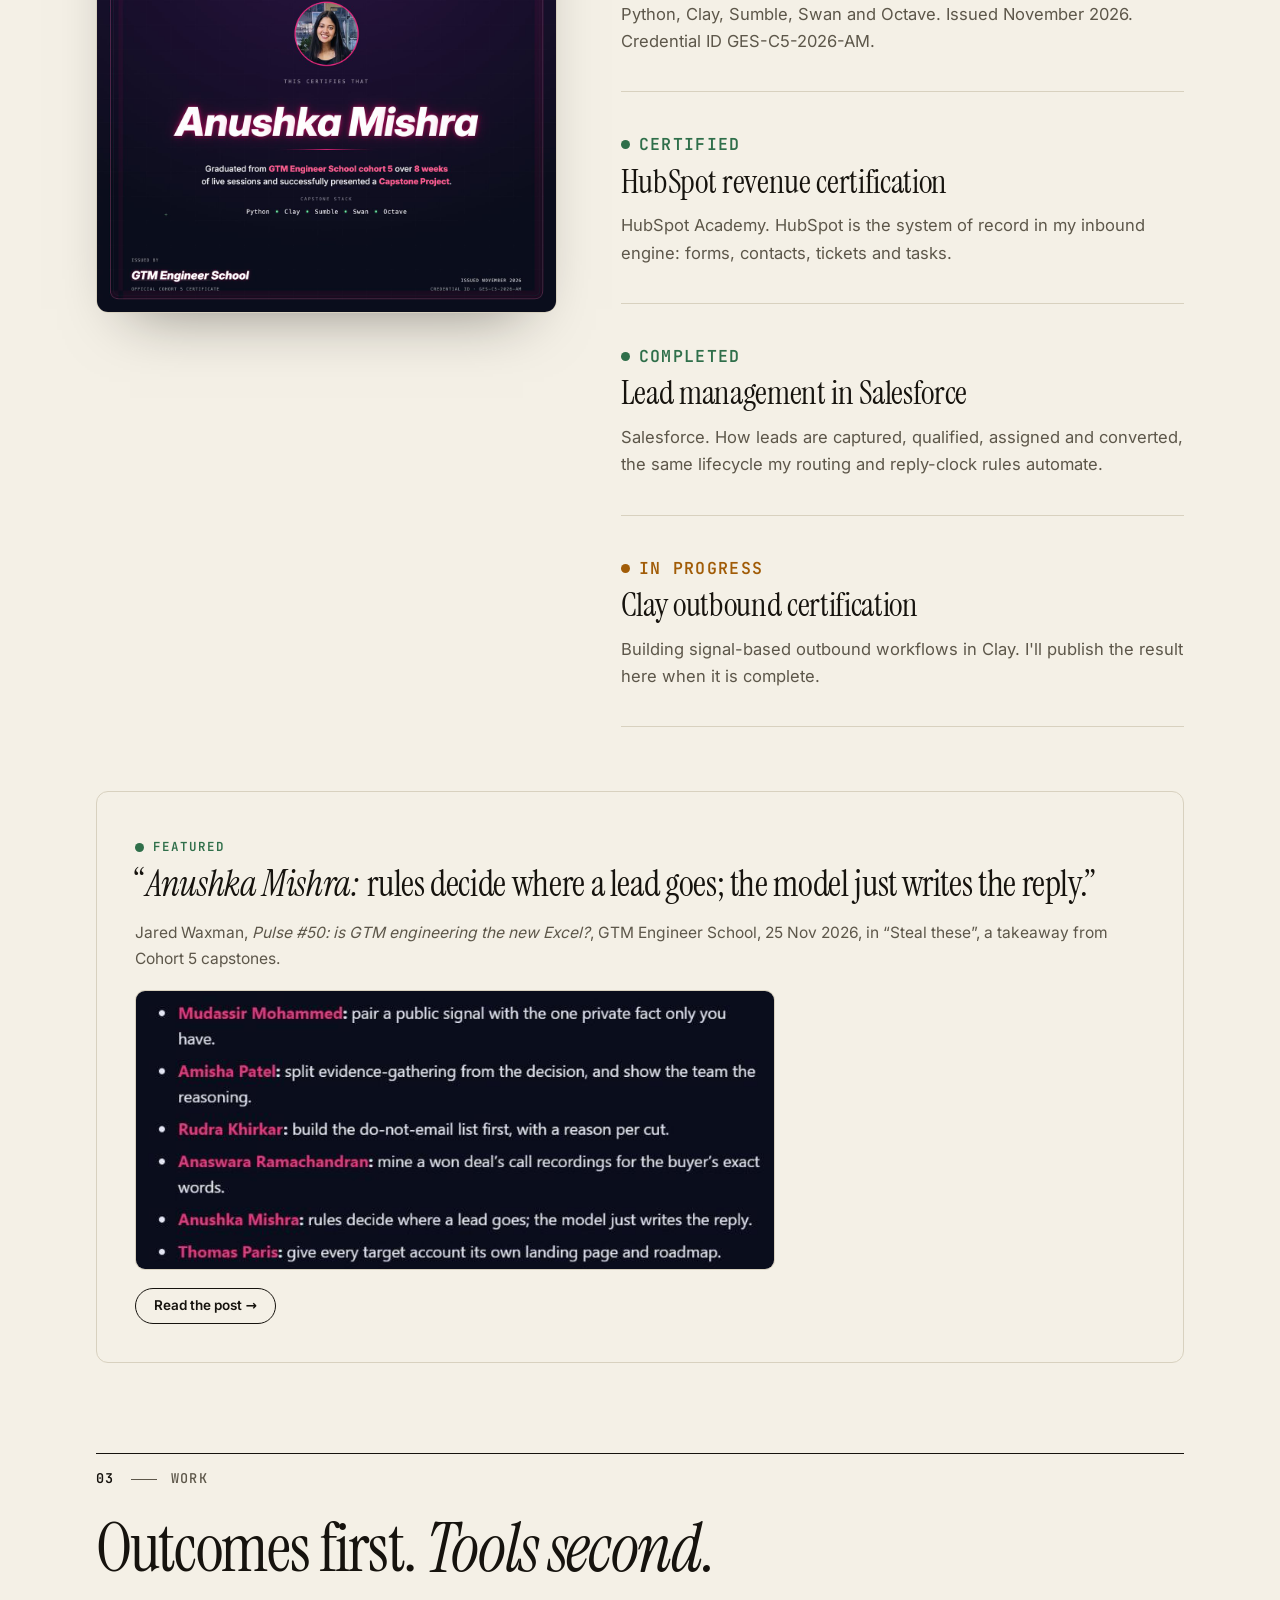
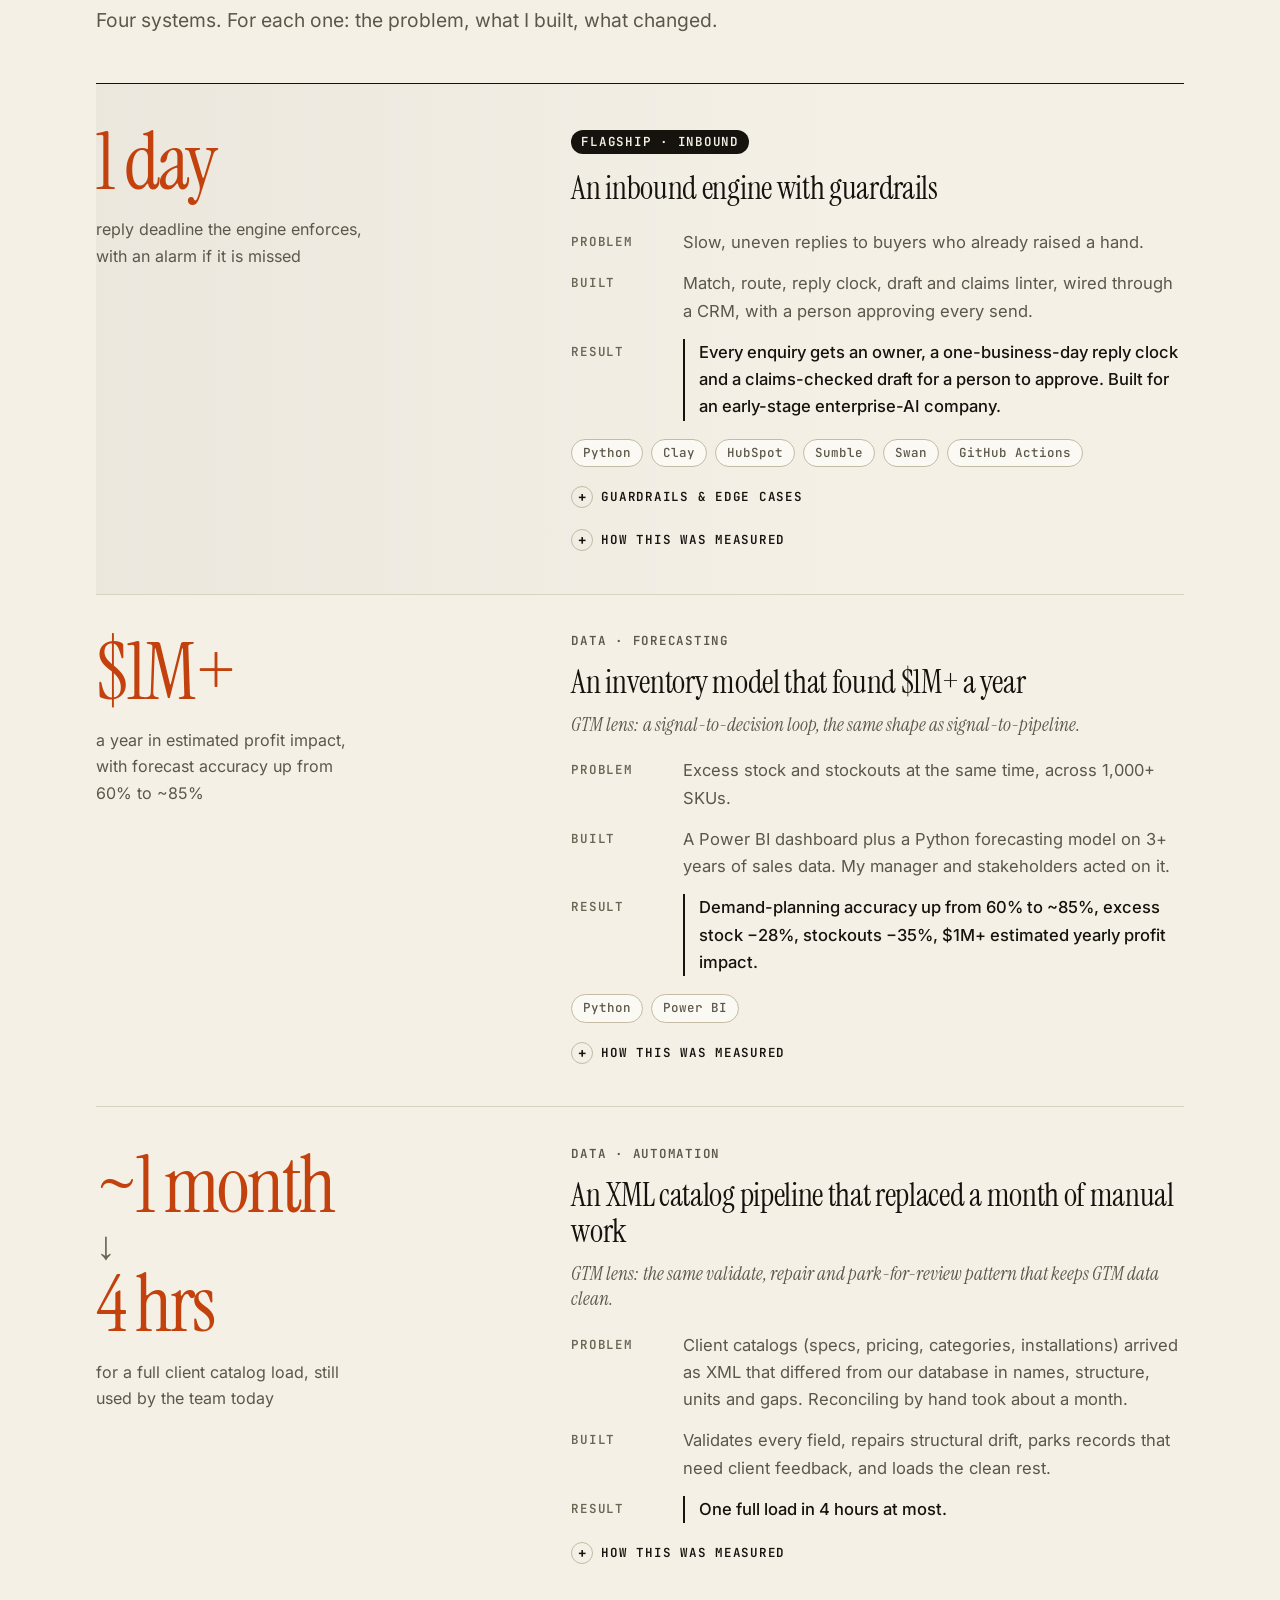
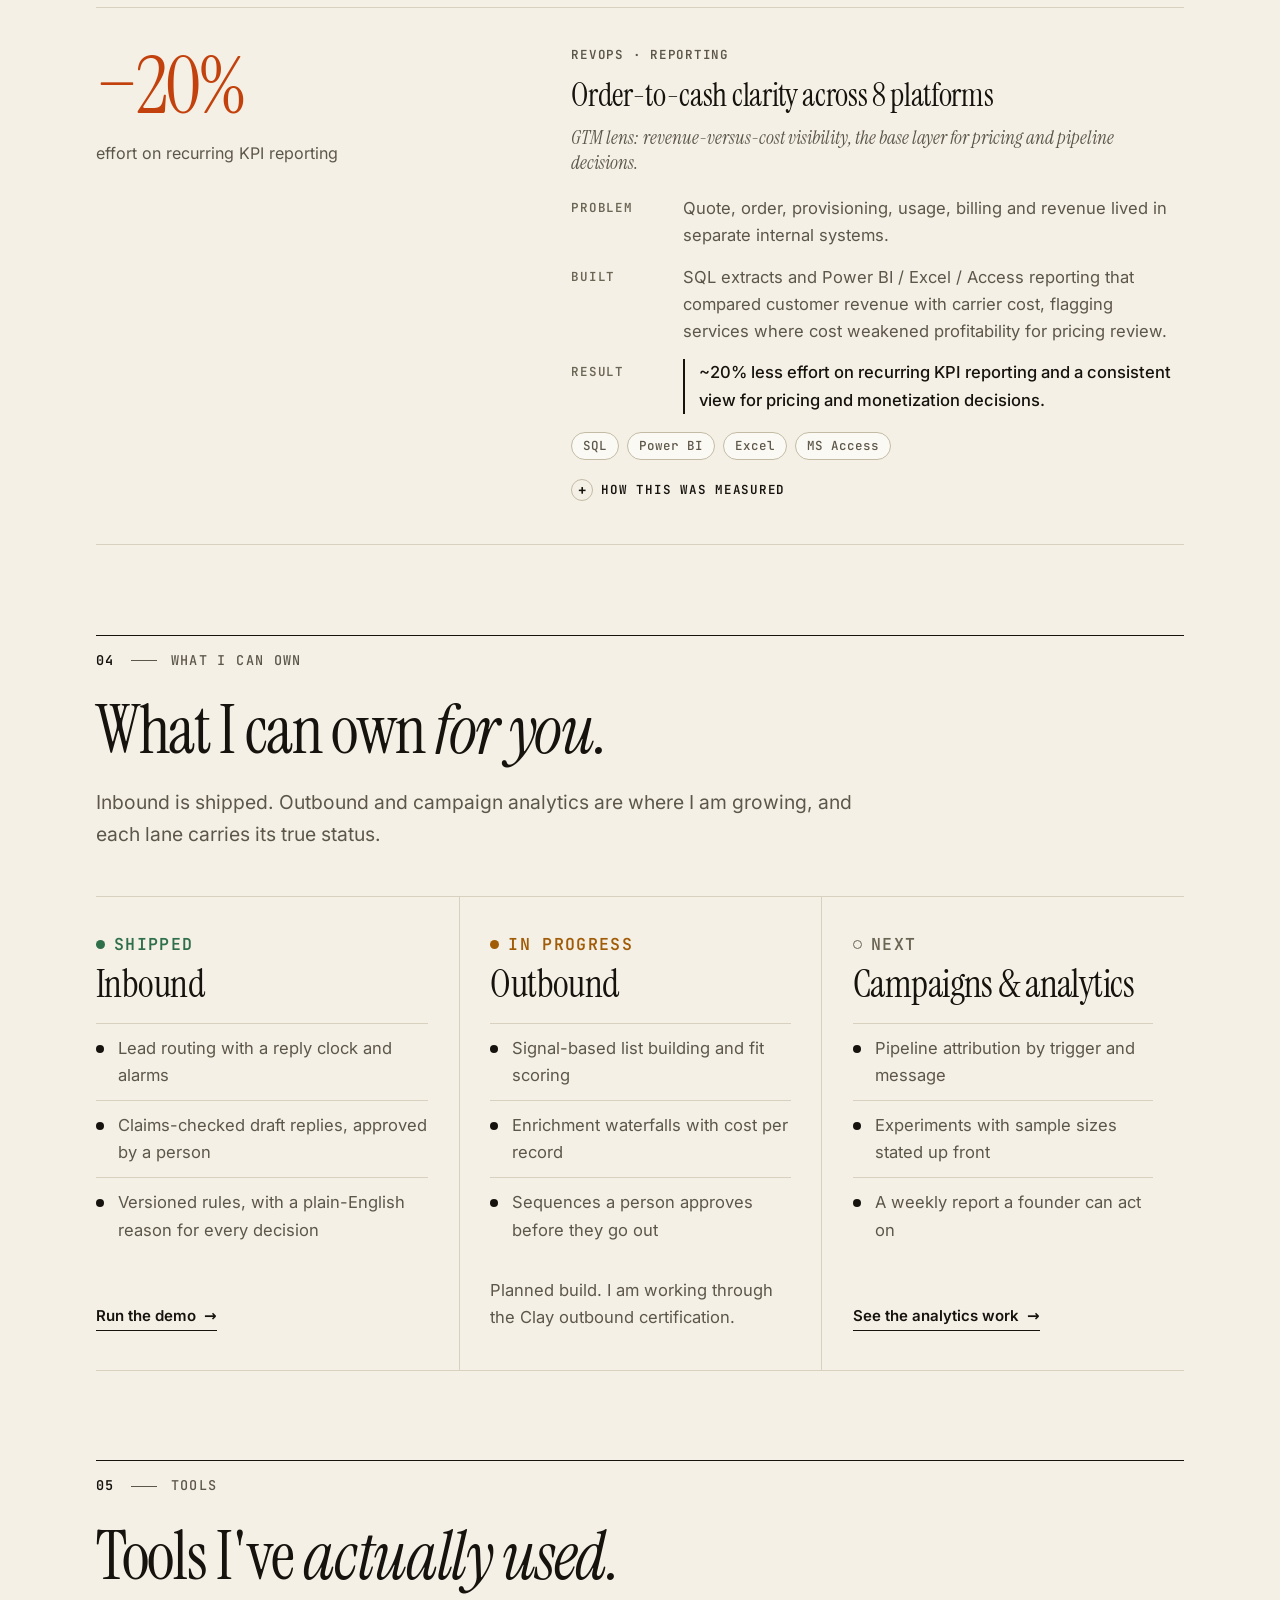
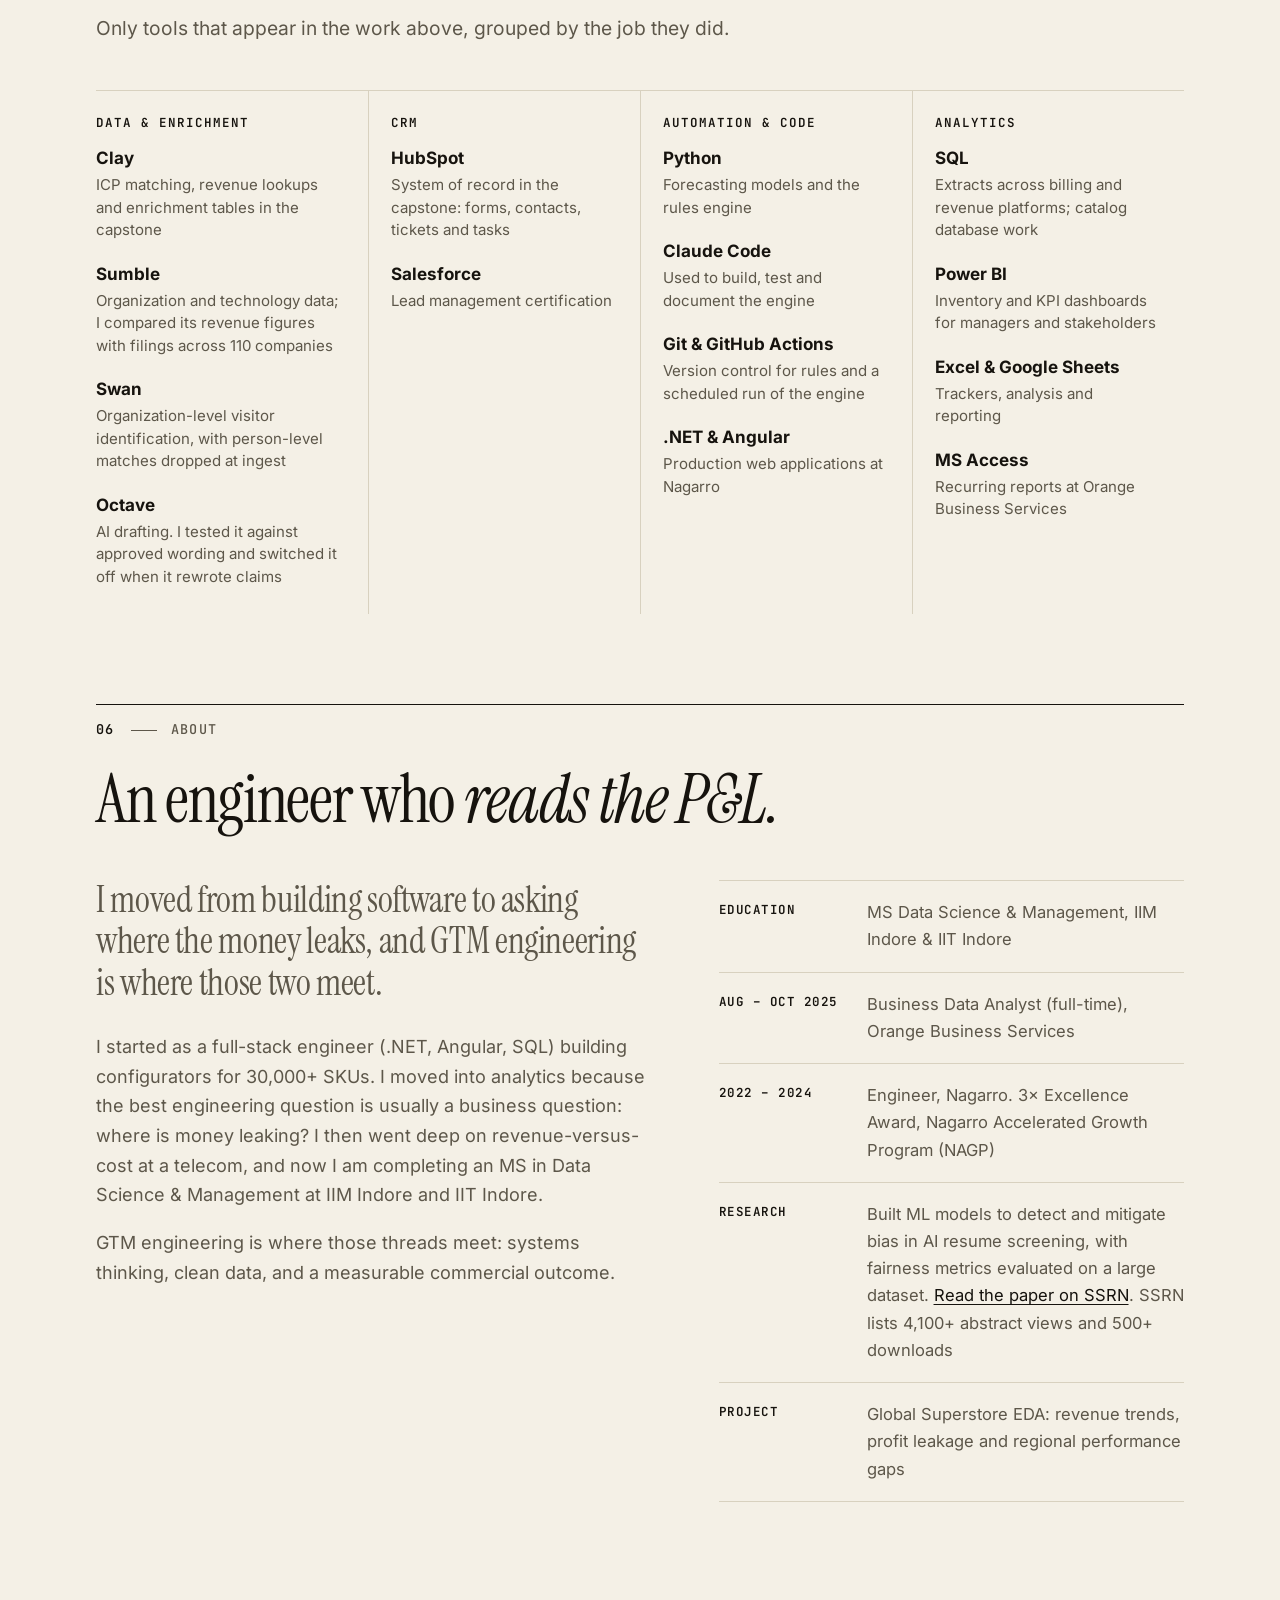
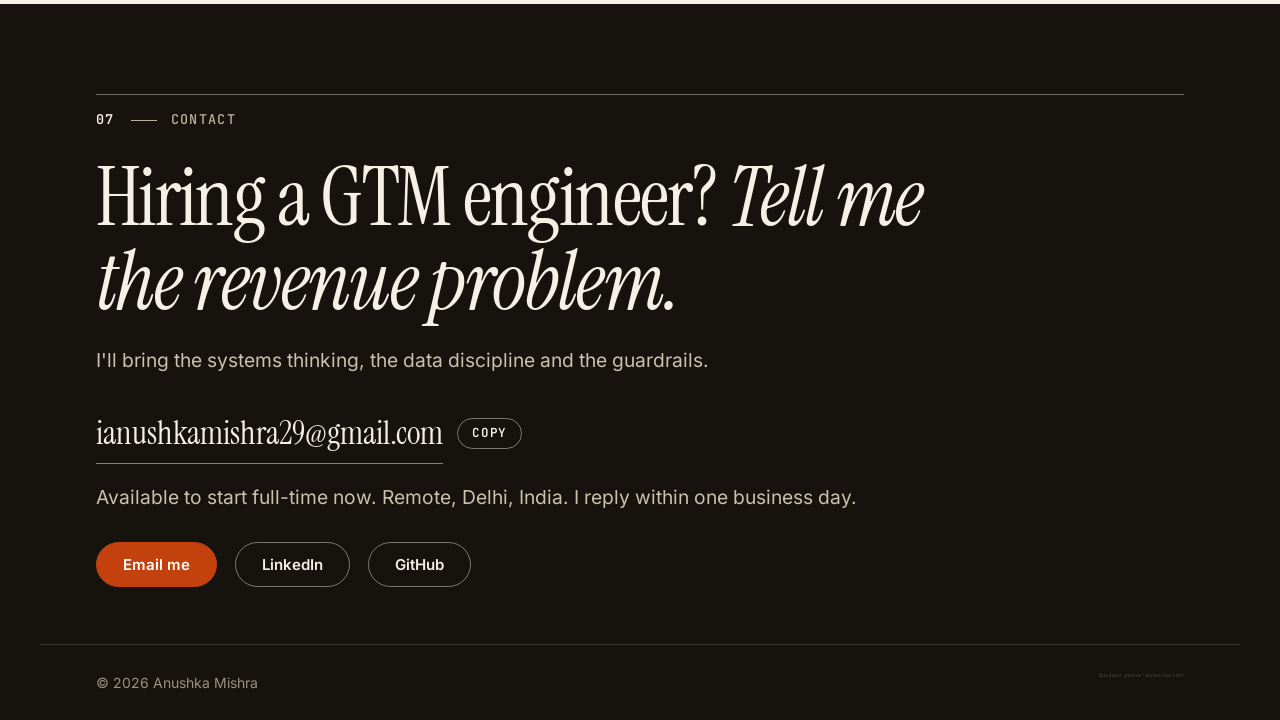
==== commit 297e9e9c: "Reorder sections: demo and credentials before case studies Co-Authored-By: Claude Sonnet 5.5 <norepl" ====
--- a/index.html
+++ b/index.html
@@ -31,16 +31,16 @@
 </script>
 </head>
 <body>
-<a class="skip" href="#proof">Skip to content</a>
+<a class="skip" href="#how">Skip to content</a>
 <div id="progress" aria-hidden="true"></div>
 
 <header class="nav" id="top">
   <a class="brand" href="#top">Anushka Mishra</a>
   <nav aria-label="Primary">
-    <a href="#proof">Work</a>
     <a href="#how">How I build</a>
     <a href="#demo">Try it</a>
     <a href="#credentials">Credentials</a>
+    <a href="#proof">Work</a>
     <a href="#about">About</a>
     <a class="nav-cta" href="#contact" data-cta="hire">Let's talk</a>
   </nav>
@@ -72,86 +72,10 @@
   </ul>
 </section>
 
-<!-- WORK -->
-<section id="proof" class="section">
-  <header class="sec-head">
-    <p class="sec-no">01<span>Work</span></p>
-    <h2>Outcomes first. <em>Tools second.</em></h2>
-    <p class="sub">Four systems. For each one: the problem, what I built, what changed.</p>
-  </header>
-
-  <article class="case flagship" id="case-engine">
-    <div class="case-metric"><b>1 day</b><span>reply deadline the engine enforces, with an alarm if it is missed</span></div>
-    <div class="case-body">
-      <p class="tag">Flagship &middot; Inbound</p>
-      <h3>An inbound engine with guardrails</h3>
-      <dl>
-        <dt>Problem</dt><dd>Slow, uneven replies to buyers who already raised a hand.</dd>
-        <dt>Built</dt><dd>Match, route, reply clock, draft and claims linter, wired through a CRM, with a person approving every send.</dd>
-        <dt>Result</dt><dd class="result">Every enquiry gets an owner, a one-business-day reply clock and a claims-checked draft for a person to approve. Built for an early-stage enterprise-AI company.</dd>
-      </dl>
-      <ul class="chips"><li>Python</li><li>Clay</li><li>HubSpot</li><li>Sumble</li><li>Swan</li><li>GitHub Actions</li></ul>
-      <details class="how"><summary>Guardrails &amp; edge cases</summary><p>Do-not-contact companies, vendors and partners are screened out before anything is drafted. Wording comes from approved copy, and a claims linter blocks prices, guarantees and unverified claims. It fails closed: if its blocklist is missing, nothing is marked clean. The engine never sends. A person approves every reply, and approval and sending are timestamped separately.</p></details>
-      <details class="how"><summary>How this was measured</summary><p><b>1 business day:</b> a design target, not a measured outcome. The reply clock gives every enquiry a deadline of 17:00 Pacific on the next business day and fires an alarm if it is missed. The engine was validated on invented enquiries; the client's site had no live inbound volume yet.</p></details>
-      <!-- TODO(anushka): add "What I'd do next" (2-3 honest bullets) and an architecture diagram or a Loom walkthrough when ready -->
-    </div>
-  </article>
-
-  <article class="case" id="case-forecast">
-    <div class="case-metric"><b>$1M+</b><span>a year in estimated profit impact, with forecast accuracy up from 60% to ~85%</span></div>
-    <div class="case-body">
-      <p class="tag">Data &middot; Forecasting</p>
-      <h3>An inventory model that found $1M+ a year</h3>
-      <p class="lens">GTM lens: a signal-to-decision loop, the same shape as signal-to-pipeline.</p>
-      <dl>
-        <dt>Problem</dt><dd>Excess stock and stockouts at the same time, across 1,000+ SKUs.</dd>
-        <dt>Built</dt><dd>A Power BI dashboard plus a Python forecasting model on 3+ years of sales data. My manager and stakeholders acted on it.</dd>
-        <dt>Result</dt><dd class="result">Demand-planning accuracy up from 60% to ~85%, excess stock &minus;28%, stockouts &minus;35%, $1M+ estimated yearly profit impact.</dd>
-      </dl>
-      <ul class="chips"><li>Python</li><li>Power BI</li></ul>
-      <details class="how"><summary>How this was measured</summary><p><b>Profit impact:</b> a calculated estimate of one year of profit from acting on the model's recommendations, worked out with my manager and stakeholders, who acted on it. <b>Accuracy and stock levels:</b> before-and-after comparison on 3+ years of sales data across 1,000+ SKUs.</p></details>
-      <!-- TODO(anushka): add accuracy metric name, baseline period and the year of the profit calculation -->
-    </div>
-  </article>
-
-  <article class="case" id="case-catalog">
-    <div class="case-metric"><b>~1 month<i>&darr;</i>4 hrs</b><span>for a full client catalog load, still used by the team today</span></div>
-    <div class="case-body">
-      <p class="tag">Data &middot; Automation</p>
-      <h3>An XML catalog pipeline that replaced a month of manual work</h3>
-      <p class="lens">GTM lens: the same validate, repair and park-for-review pattern that keeps GTM data clean.</p>
-      <dl>
-        <dt>Problem</dt><dd>Client catalogs (specs, pricing, categories, installations) arrived as XML that differed from our database in names, structure, units and gaps. Reconciling by hand took about a month.</dd>
-        <dt>Built</dt><dd>Validates every field, repairs structural drift, parks records that need client feedback, and loads the clean rest.</dd>
-        <dt>Result</dt><dd class="result">One full load in 4 hours at most.</dd>
-      </dl>
-      <details class="how"><summary>How this was measured</summary><p><b>Before:</b> reconciling a client catalog by hand took the team about a month. <b>After:</b> a full load, including my review of the output, takes 4 hours at most. This held across many client catalogs, and the team still uses the pipeline.</p></details>
-      <!-- TODO(anushka): add the number of catalogs, the date range and the stack used -->
-    </div>
-  </article>
-
-  <article class="case" id="case-revops">
-    <div class="case-metric"><b>&minus;20%</b><span>effort on recurring KPI reporting</span></div>
-    <div class="case-body">
-      <p class="tag">RevOps &middot; Reporting</p>
-      <h3>Order-to-cash clarity across 8 platforms</h3>
-      <p class="lens">GTM lens: revenue-versus-cost visibility, the base layer for pricing and pipeline decisions.</p>
-      <dl>
-        <dt>Problem</dt><dd>Quote, order, provisioning, usage, billing and revenue lived in separate internal systems.</dd>
-        <dt>Built</dt><dd>SQL extracts and Power BI / Excel / Access reporting that compared customer revenue with carrier cost, flagging services where cost weakened profitability for pricing review.</dd>
-        <dt>Result</dt><dd class="result">~20% less effort on recurring KPI reporting and a consistent view for pricing and monetization decisions.</dd>
-      </dl>
-      <ul class="chips"><li>SQL</li><li>Power BI</li><li>Excel</li><li>MS Access</li></ul>
-      <details class="how"><summary>How this was measured</summary><p><b>~20%:</b> my estimate of the reduction in effort on recurring KPI reports after I consolidated them into one Power BI, Excel and Access workflow. <b>8 platforms:</b> the internal billing, order and revenue systems the extracts drew from. Period: Aug&ndash;Oct 2025, full-time role.</p></details>
-      <!-- TODO(anushka): add hours per report before and after, if you have them -->
-    </div>
-  </article>
-</section>
-
 <!-- HOW I BUILD + TRY IT -->
 <section id="how" class="section">
   <header class="sec-head">
-    <p class="sec-no">02<span>How I build</span></p>
+    <p class="sec-no">01<span>How I build</span></p>
     <h2>How a signal becomes <em>an approved reply.</em></h2>
     <p class="sub">Six steps, shown with an invented company. Then run one yourself.</p>
   </header>
@@ -245,97 +169,10 @@
   </div>
 </section>
 
-<!-- WHAT I CAN OWN -->
-<section id="build" class="section">
-  <header class="sec-head">
-    <p class="sec-no">03<span>What I can own</span></p>
-    <h2>What I can own <em>for you.</em></h2>
-    <p class="sub">Inbound is shipped. Outbound and campaign analytics are where I am growing, and each lane carries its true status.</p>
-  </header>
-  <div class="lanes">
-    <article class="lane">
-      <p class="state shipped"><span></span>Shipped</p>
-      <h3>Inbound</h3>
-      <ul class="deliv">
-        <li>Lead routing with a reply clock and alarms</li>
-        <li>Claims-checked draft replies, approved by a person</li>
-        <li>Versioned rules, with a plain-English reason for every decision</li>
-      </ul>
-      <a class="link-arrow" href="#demo">Run the demo</a>
-    </article>
-    <article class="lane">
-      <p class="state progress"><span></span>In progress</p>
-      <h3>Outbound</h3>
-      <ul class="deliv">
-        <li>Signal-based list building and fit scoring</li>
-        <li>Enrichment waterfalls with cost per record</li>
-        <li>Sequences a person approves before they go out</li>
-      </ul>
-      <p class="plan">Planned build. I am working through the Clay outbound certification.</p>
-    </article>
-    <article class="lane">
-      <p class="state next"><span></span>Next</p>
-      <h3>Campaigns &amp; analytics</h3>
-      <ul class="deliv">
-        <li>Pipeline attribution by trigger and message</li>
-        <li>Experiments with sample sizes stated up front</li>
-        <li>A weekly report a founder can act on</li>
-      </ul>
-      <a class="link-arrow" href="#proof">See the analytics work</a>
-    </article>
-  </div>
-</section>
-
-<!-- TOOLS -->
-<section id="tools" class="section">
-  <header class="sec-head">
-    <p class="sec-no">04<span>Tools</span></p>
-    <h2>Tools I've <em>actually used.</em></h2>
-    <p class="sub">Only tools that appear in the work above, grouped by the job they did.</p>
-  </header>
-  <!-- TODO(anushka): add a proficiency tag (Daily / Proficient / Familiar) to each tool, then show it in a .lvl span -->
-  <div class="toolgrid">
-    <div class="tgroup">
-      <h3>Data &amp; enrichment</h3>
-      <ul>
-        <li><b>Clay</b><span>ICP matching, revenue lookups and enrichment tables in the capstone</span></li>
-        <li><b>Sumble</b><span>Organization and technology data; I compared its revenue figures with filings across 110 companies</span></li>
-        <li><b>Swan</b><span>Organization-level visitor identification, with person-level matches dropped at ingest</span></li>
-        <li><b>Octave</b><span>AI drafting. I tested it against approved wording and switched it off when it rewrote claims</span></li>
-      </ul>
-    </div>
-    <div class="tgroup">
-      <h3>CRM</h3>
-      <ul>
-        <li><b>HubSpot</b><span>System of record in the capstone: forms, contacts, tickets and tasks</span></li>
-        <li><b>Salesforce</b><span>Lead management certification</span></li>
-      </ul>
-    </div>
-    <div class="tgroup">
-      <h3>Automation &amp; code</h3>
-      <ul>
-        <li><b>Python</b><span>Forecasting models and the rules engine</span></li>
-        <li><b>Claude Code</b><span>Used to build, test and document the engine</span></li>
-        <li><b>Git &amp; GitHub Actions</b><span>Version control for rules and a scheduled run of the engine</span></li>
-        <li><b>.NET &amp; Angular</b><span>Production web applications at Nagarro</span></li>
-      </ul>
-    </div>
-    <div class="tgroup">
-      <h3>Analytics</h3>
-      <ul>
-        <li><b>SQL</b><span>Extracts across billing and revenue platforms; catalog database work</span></li>
-        <li><b>Power BI</b><span>Inventory and KPI dashboards for managers and stakeholders</span></li>
-        <li><b>Excel &amp; Google Sheets</b><span>Trackers, analysis and reporting</span></li>
-        <li><b>MS Access</b><span>Recurring reports at Orange Business Services</span></li>
-      </ul>
-    </div>
-  </div>
-</section>
-
 <!-- CREDENTIALS -->
 <section id="credentials" class="section">
   <header class="sec-head">
-    <p class="sec-no">05<span>Credentials</span></p>
+    <p class="sec-no">02<span>Credentials</span></p>
     <h2>Trained, tested <em>and certified.</em></h2>
   </header>
   <div class="creds">
@@ -385,6 +222,169 @@
 
 <!-- TODO(anushka): add a Reviews section here once you have real, permitted testimonials -->
 
+<!-- WORK -->
+<section id="proof" class="section">
+  <header class="sec-head">
+    <p class="sec-no">03<span>Work</span></p>
+    <h2>Outcomes first. <em>Tools second.</em></h2>
+    <p class="sub">Four systems. For each one: the problem, what I built, what changed.</p>
+  </header>
+
+  <article class="case flagship" id="case-engine">
+    <div class="case-metric"><b>1 day</b><span>reply deadline the engine enforces, with an alarm if it is missed</span></div>
+    <div class="case-body">
+      <p class="tag">Flagship &middot; Inbound</p>
+      <h3>An inbound engine with guardrails</h3>
+      <dl>
+        <dt>Problem</dt><dd>Slow, uneven replies to buyers who already raised a hand.</dd>
+        <dt>Built</dt><dd>Match, route, reply clock, draft and claims linter, wired through a CRM, with a person approving every send.</dd>
+        <dt>Result</dt><dd class="result">Every enquiry gets an owner, a one-business-day reply clock and a claims-checked draft for a person to approve. Built for an early-stage enterprise-AI company.</dd>
+      </dl>
+      <ul class="chips"><li>Python</li><li>Clay</li><li>HubSpot</li><li>Sumble</li><li>Swan</li><li>GitHub Actions</li></ul>
+      <details class="how"><summary>Guardrails &amp; edge cases</summary><p>Do-not-contact companies, vendors and partners are screened out before anything is drafted. Wording comes from approved copy, and a claims linter blocks prices, guarantees and unverified claims. It fails closed: if its blocklist is missing, nothing is marked clean. The engine never sends. A person approves every reply, and approval and sending are timestamped separately.</p></details>
+      <details class="how"><summary>How this was measured</summary><p><b>1 business day:</b> a design target, not a measured outcome. The reply clock gives every enquiry a deadline of 17:00 Pacific on the next business day and fires an alarm if it is missed. The engine was validated on invented enquiries; the client's site had no live inbound volume yet.</p></details>
+      <!-- TODO(anushka): add "What I'd do next" (2-3 honest bullets) and an architecture diagram or a Loom walkthrough when ready -->
+    </div>
+  </article>
+
+  <article class="case" id="case-forecast">
+    <div class="case-metric"><b>$1M+</b><span>a year in estimated profit impact, with forecast accuracy up from 60% to ~85%</span></div>
+    <div class="case-body">
+      <p class="tag">Data &middot; Forecasting</p>
+      <h3>An inventory model that found $1M+ a year</h3>
+      <p class="lens">GTM lens: a signal-to-decision loop, the same shape as signal-to-pipeline.</p>
+      <dl>
+        <dt>Problem</dt><dd>Excess stock and stockouts at the same time, across 1,000+ SKUs.</dd>
+        <dt>Built</dt><dd>A Power BI dashboard plus a Python forecasting model on 3+ years of sales data. My manager and stakeholders acted on it.</dd>
+        <dt>Result</dt><dd class="result">Demand-planning accuracy up from 60% to ~85%, excess stock &minus;28%, stockouts &minus;35%, $1M+ estimated yearly profit impact.</dd>
+      </dl>
+      <ul class="chips"><li>Python</li><li>Power BI</li></ul>
+      <details class="how"><summary>How this was measured</summary><p><b>Profit impact:</b> a calculated estimate of one year of profit from acting on the model's recommendations, worked out with my manager and stakeholders, who acted on it. <b>Accuracy and stock levels:</b> before-and-after comparison on 3+ years of sales data across 1,000+ SKUs.</p></details>
+      <!-- TODO(anushka): add accuracy metric name, baseline period and the year of the profit calculation -->
+    </div>
+  </article>
+
+  <article class="case" id="case-catalog">
+    <div class="case-metric"><b>~1 month<i>&darr;</i>4 hrs</b><span>for a full client catalog load, still used by the team today</span></div>
+    <div class="case-body">
+      <p class="tag">Data &middot; Automation</p>
+      <h3>An XML catalog pipeline that replaced a month of manual work</h3>
+      <p class="lens">GTM lens: the same validate, repair and park-for-review pattern that keeps GTM data clean.</p>
+      <dl>
+        <dt>Problem</dt><dd>Client catalogs (specs, pricing, categories, installations) arrived as XML that differed from our database in names, structure, units and gaps. Reconciling by hand took about a month.</dd>
+        <dt>Built</dt><dd>Validates every field, repairs structural drift, parks records that need client feedback, and loads the clean rest.</dd>
+        <dt>Result</dt><dd class="result">One full load in 4 hours at most.</dd>
+      </dl>
+      <details class="how"><summary>How this was measured</summary><p><b>Before:</b> reconciling a client catalog by hand took the team about a month. <b>After:</b> a full load, including my review of the output, takes 4 hours at most. This held across many client catalogs, and the team still uses the pipeline.</p></details>
+      <!-- TODO(anushka): add the number of catalogs, the date range and the stack used -->
+    </div>
+  </article>
+
+  <article class="case" id="case-revops">
+    <div class="case-metric"><b>&minus;20%</b><span>effort on recurring KPI reporting</span></div>
+    <div class="case-body">
+      <p class="tag">RevOps &middot; Reporting</p>
+      <h3>Order-to-cash clarity across 8 platforms</h3>
+      <p class="lens">GTM lens: revenue-versus-cost visibility, the base layer for pricing and pipeline decisions.</p>
+      <dl>
+        <dt>Problem</dt><dd>Quote, order, provisioning, usage, billing and revenue lived in separate internal systems.</dd>
+        <dt>Built</dt><dd>SQL extracts and Power BI / Excel / Access reporting that compared customer revenue with carrier cost, flagging services where cost weakened profitability for pricing review.</dd>
+        <dt>Result</dt><dd class="result">~20% less effort on recurring KPI reporting and a consistent view for pricing and monetization decisions.</dd>
+      </dl>
+      <ul class="chips"><li>SQL</li><li>Power BI</li><li>Excel</li><li>MS Access</li></ul>
+      <details class="how"><summary>How this was measured</summary><p><b>~20%:</b> my estimate of the reduction in effort on recurring KPI reports after I consolidated them into one Power BI, Excel and Access workflow. <b>8 platforms:</b> the internal billing, order and revenue systems the extracts drew from. Period: Aug&ndash;Oct 2025, full-time role.</p></details>
+      <!-- TODO(anushka): add hours per report before and after, if you have them -->
+    </div>
+  </article>
+</section>
+
+<!-- WHAT I CAN OWN -->
+<section id="build" class="section">
+  <header class="sec-head">
+    <p class="sec-no">04<span>What I can own</span></p>
+    <h2>What I can own <em>for you.</em></h2>
+    <p class="sub">Inbound is shipped. Outbound and campaign analytics are where I am growing, and each lane carries its true status.</p>
+  </header>
+  <div class="lanes">
+    <article class="lane">
+      <p class="state shipped"><span></span>Shipped</p>
+      <h3>Inbound</h3>
+      <ul class="deliv">
+        <li>Lead routing with a reply clock and alarms</li>
+        <li>Claims-checked draft replies, approved by a person</li>
+        <li>Versioned rules, with a plain-English reason for every decision</li>
+      </ul>
+      <a class="link-arrow" href="#demo">Run the demo</a>
+    </article>
+    <article class="lane">
+      <p class="state progress"><span></span>In progress</p>
+      <h3>Outbound</h3>
+      <ul class="deliv">
+        <li>Signal-based list building and fit scoring</li>
+        <li>Enrichment waterfalls with cost per record</li>
+        <li>Sequences a person approves before they go out</li>
+      </ul>
+      <p class="plan">Planned build. I am working through the Clay outbound certification.</p>
+    </article>
+    <article class="lane">
+      <p class="state next"><span></span>Next</p>
+      <h3>Campaigns &amp; analytics</h3>
+      <ul class="deliv">
+        <li>Pipeline attribution by trigger and message</li>
+        <li>Experiments with sample sizes stated up front</li>
+        <li>A weekly report a founder can act on</li>
+      </ul>
+      <a class="link-arrow" href="#proof">See the analytics work</a>
+    </article>
+  </div>
+</section>
+
+<!-- TOOLS -->
+<section id="tools" class="section">
+  <header class="sec-head">
+    <p class="sec-no">05<span>Tools</span></p>
+    <h2>Tools I've <em>actually used.</em></h2>
+    <p class="sub">Only tools that appear in the work above, grouped by the job they did.</p>
+  </header>
+  <!-- TODO(anushka): add a proficiency tag (Daily / Proficient / Familiar) to each tool, then show it in a .lvl span -->
+  <div class="toolgrid">
+    <div class="tgroup">
+      <h3>Data &amp; enrichment</h3>
+      <ul>
+        <li><b>Clay</b><span>ICP matching, revenue lookups and enrichment tables in the capstone</span></li>
+        <li><b>Sumble</b><span>Organization and technology data; I compared its revenue figures with filings across 110 companies</span></li>
+        <li><b>Swan</b><span>Organization-level visitor identification, with person-level matches dropped at ingest</span></li>
+        <li><b>Octave</b><span>AI drafting. I tested it against approved wording and switched it off when it rewrote claims</span></li>
+      </ul>
+    </div>
+    <div class="tgroup">
+      <h3>CRM</h3>
+      <ul>
+        <li><b>HubSpot</b><span>System of record in the capstone: forms, contacts, tickets and tasks</span></li>
+        <li><b>Salesforce</b><span>Lead management certification</span></li>
+      </ul>
+    </div>
+    <div class="tgroup">
+      <h3>Automation &amp; code</h3>
+      <ul>
+        <li><b>Python</b><span>Forecasting models and the rules engine</span></li>
+        <li><b>Claude Code</b><span>Used to build, test and document the engine</span></li>
+        <li><b>Git &amp; GitHub Actions</b><span>Version control for rules and a scheduled run of the engine</span></li>
+        <li><b>.NET &amp; Angular</b><span>Production web applications at Nagarro</span></li>
+      </ul>
+    </div>
+    <div class="tgroup">
+      <h3>Analytics</h3>
+      <ul>
+        <li><b>SQL</b><span>Extracts across billing and revenue platforms; catalog database work</span></li>
+        <li><b>Power BI</b><span>Inventory and KPI dashboards for managers and stakeholders</span></li>
+        <li><b>Excel &amp; Google Sheets</b><span>Trackers, analysis and reporting</span></li>
+        <li><b>MS Access</b><span>Recurring reports at Orange Business Services</span></li>
+      </ul>
+    </div>
+  </div>
+</section>
+
 <!-- ABOUT -->
 <section id="about" class="section">
   <header class="sec-head">
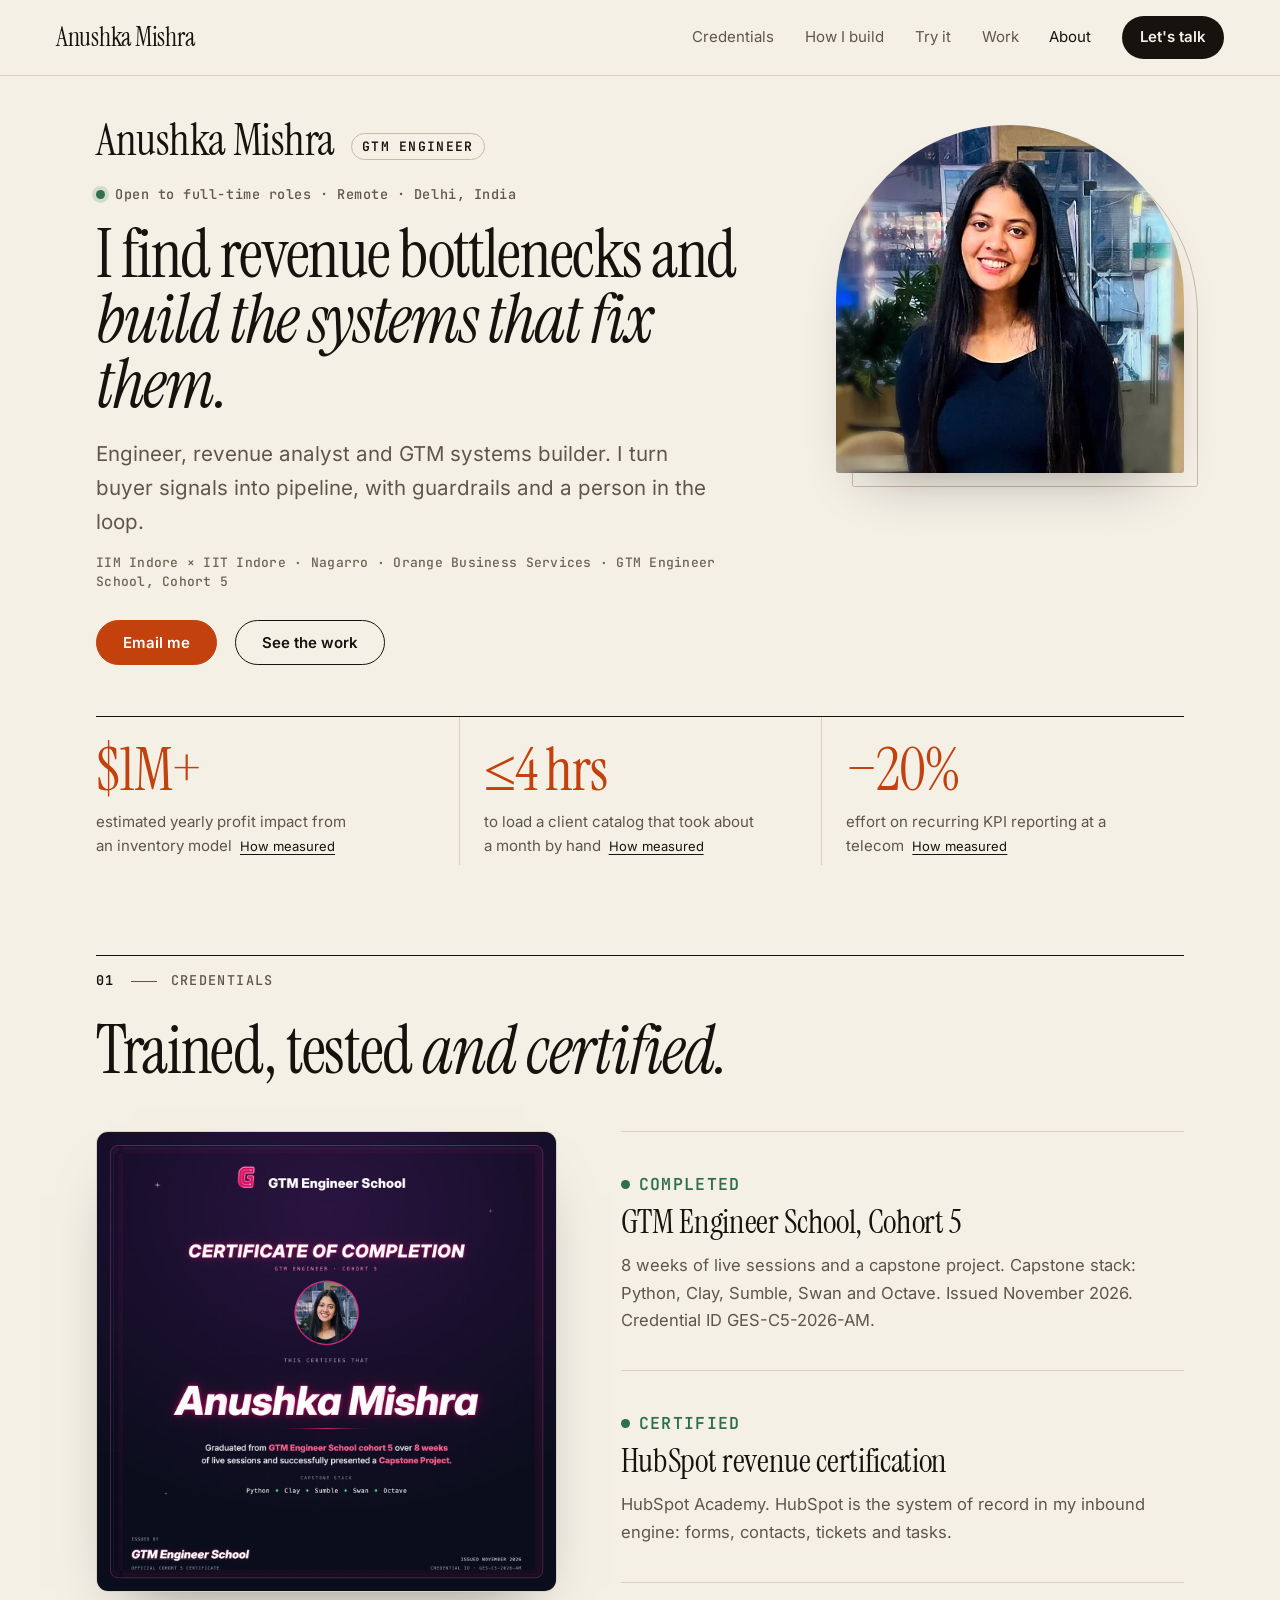
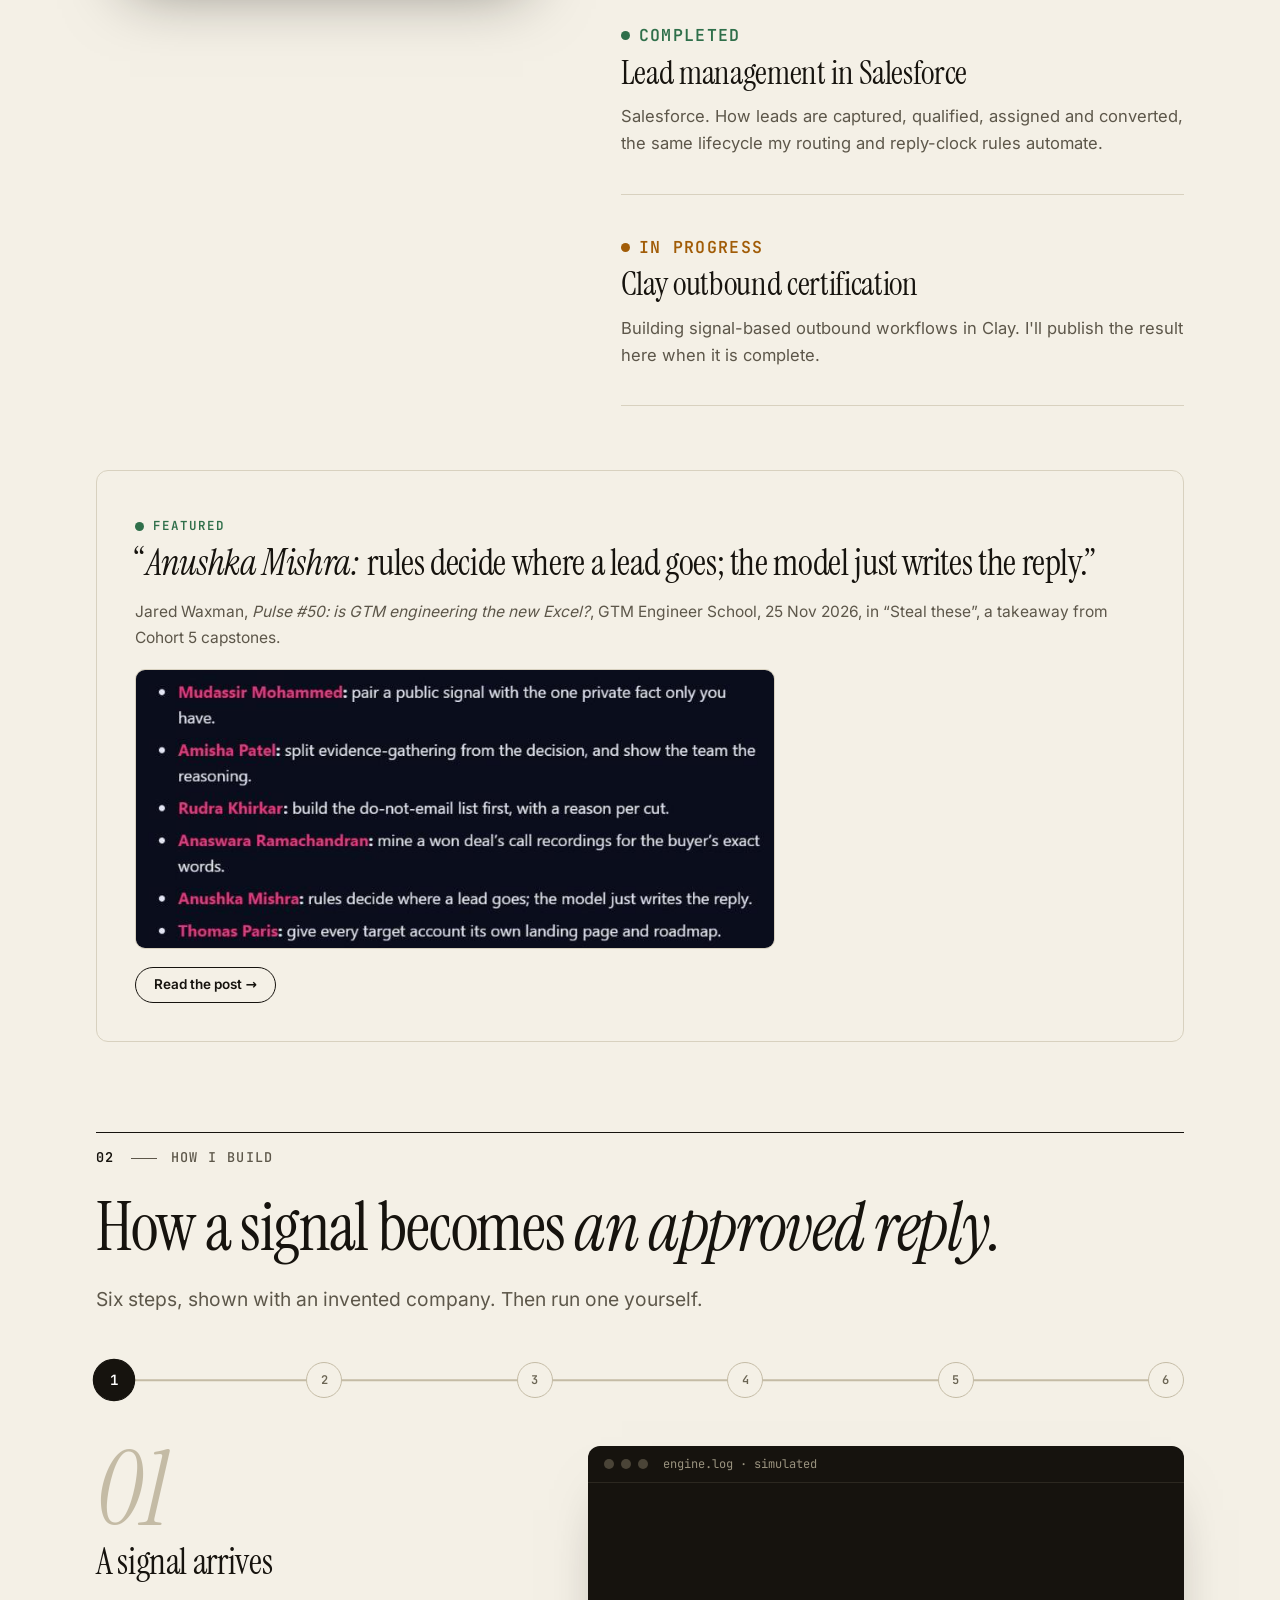
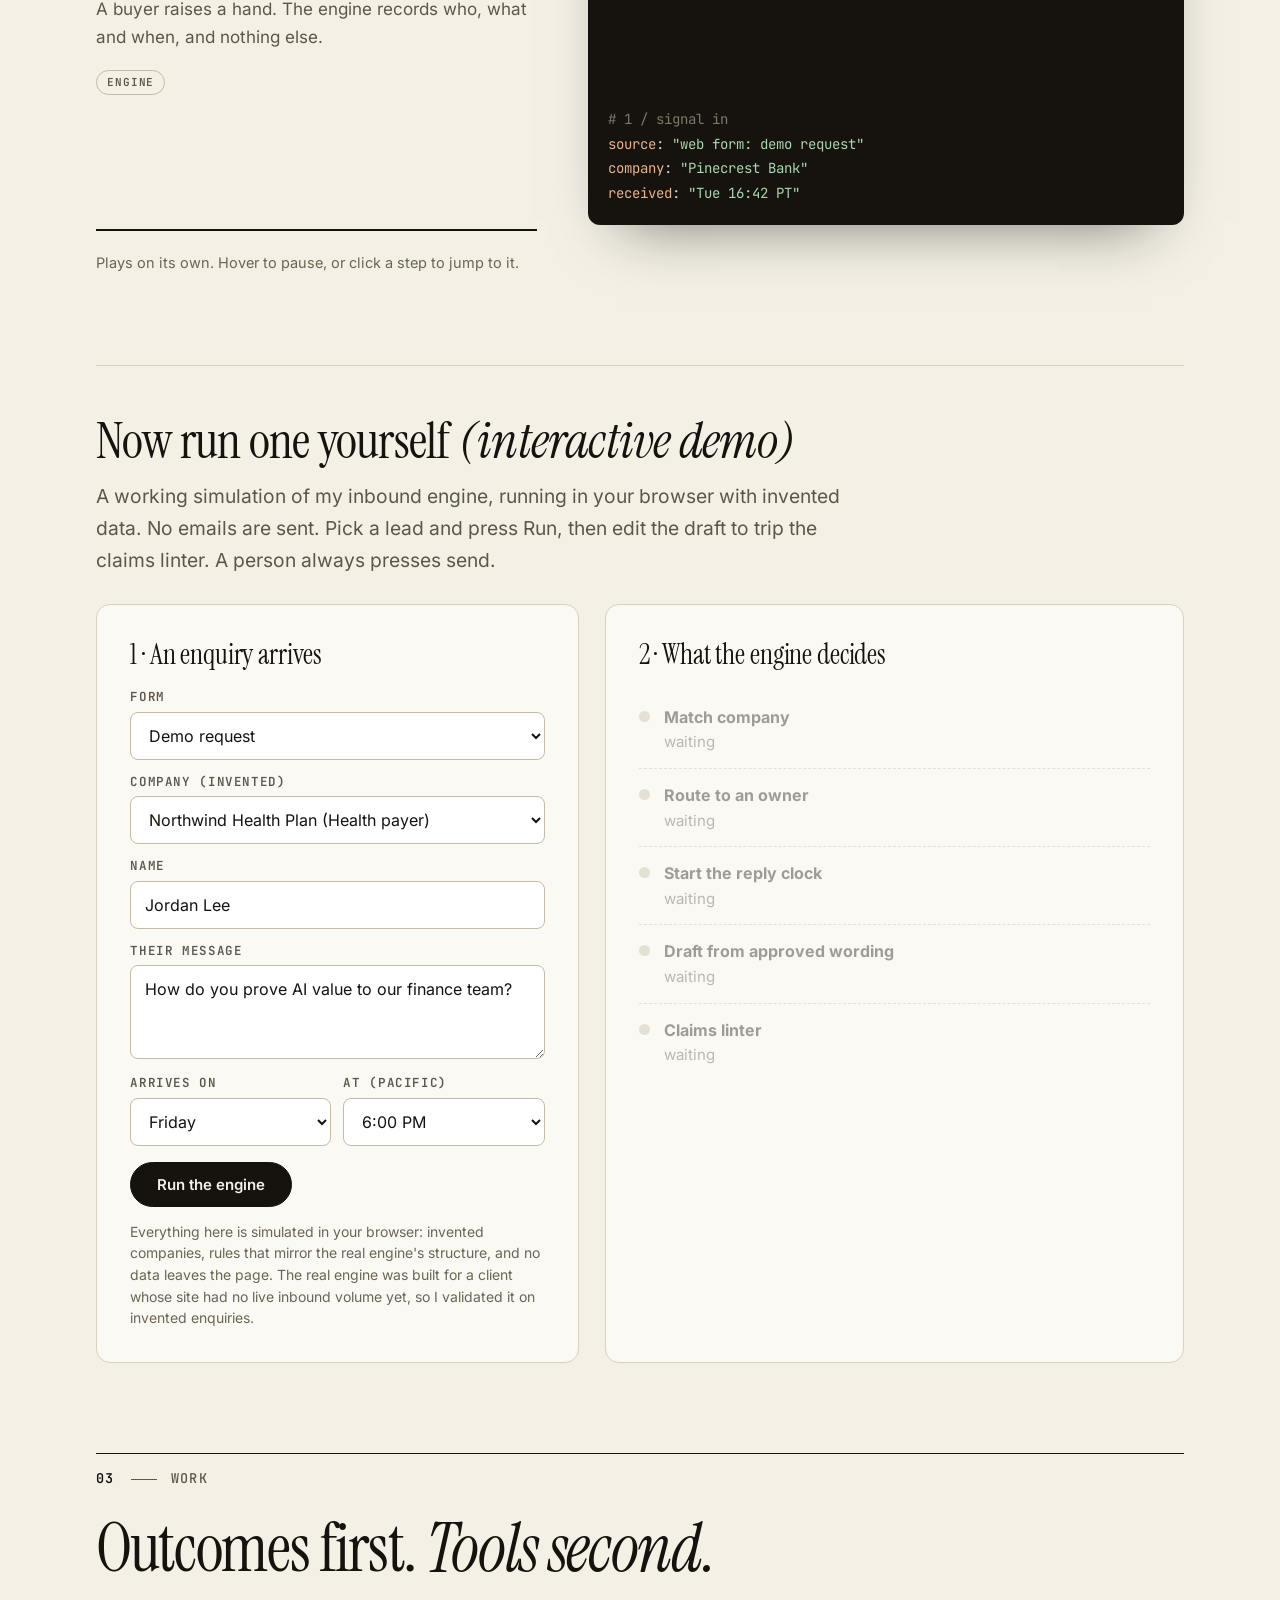
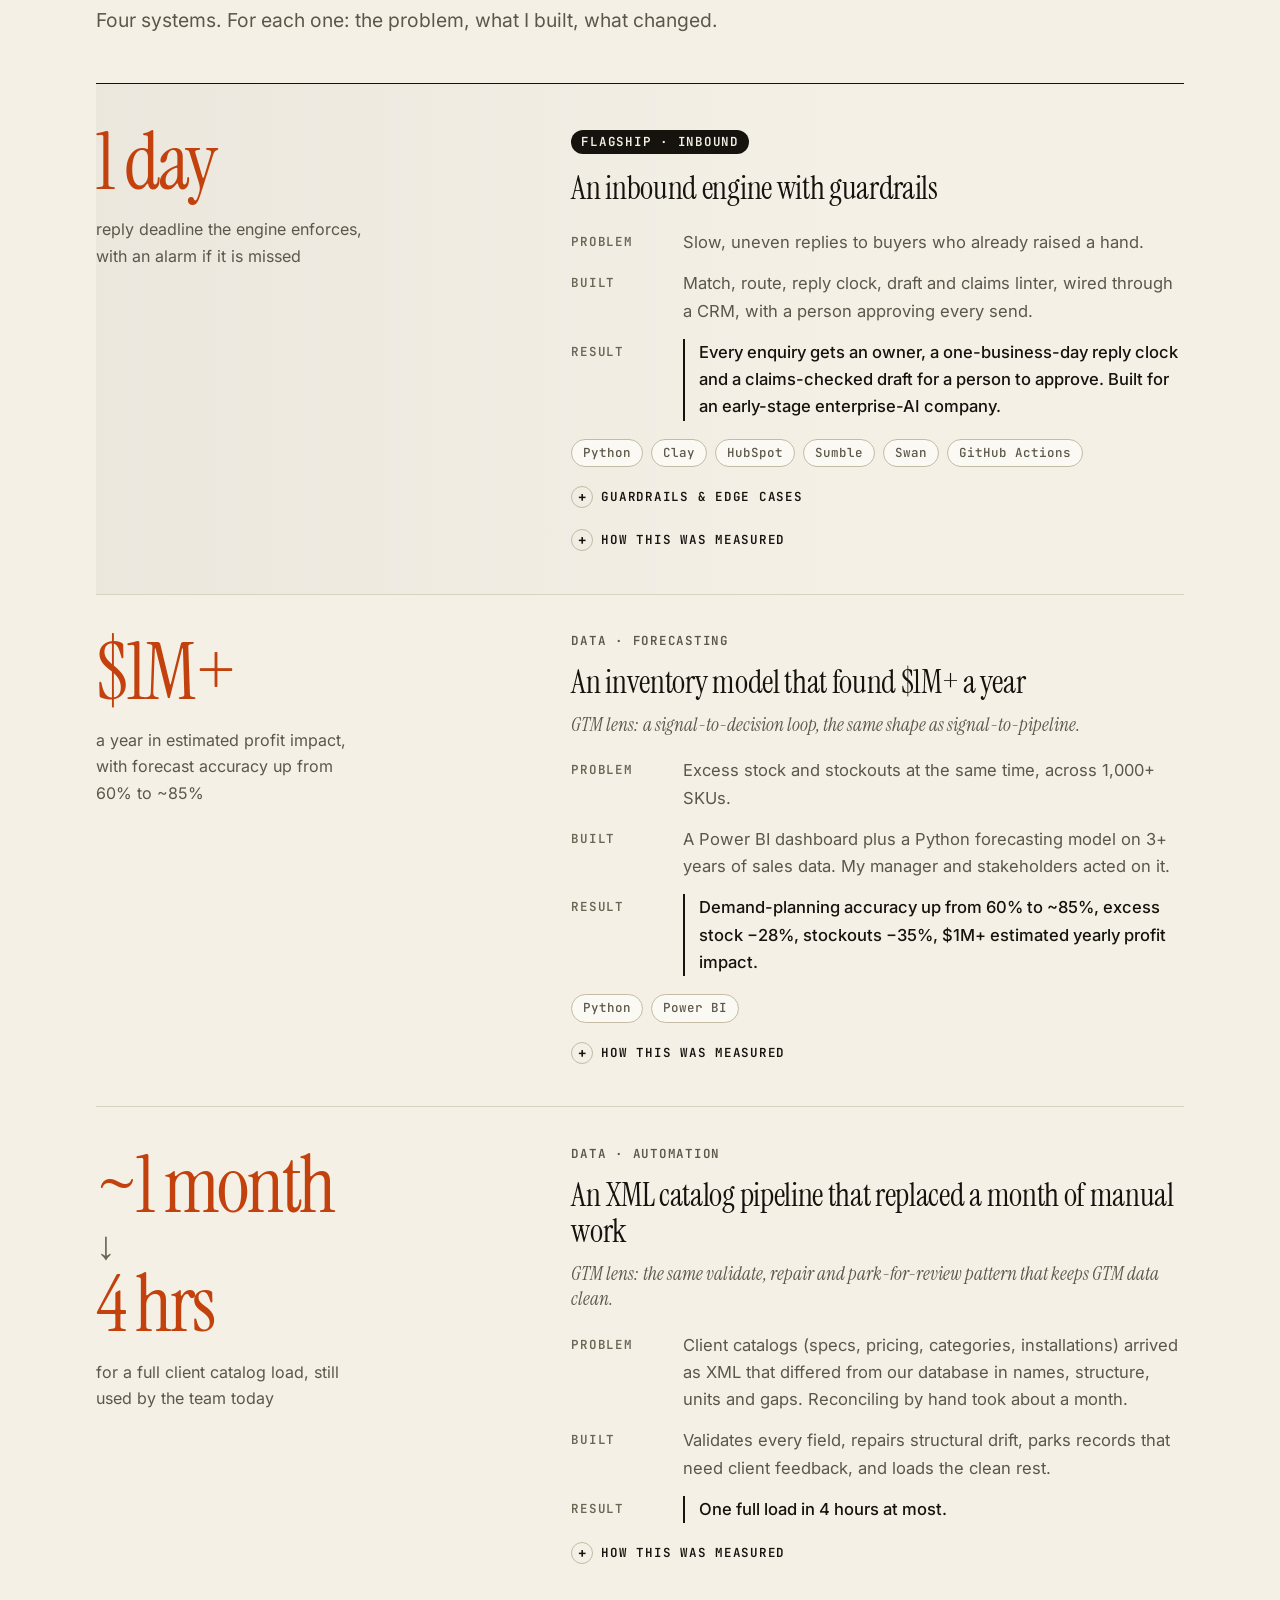
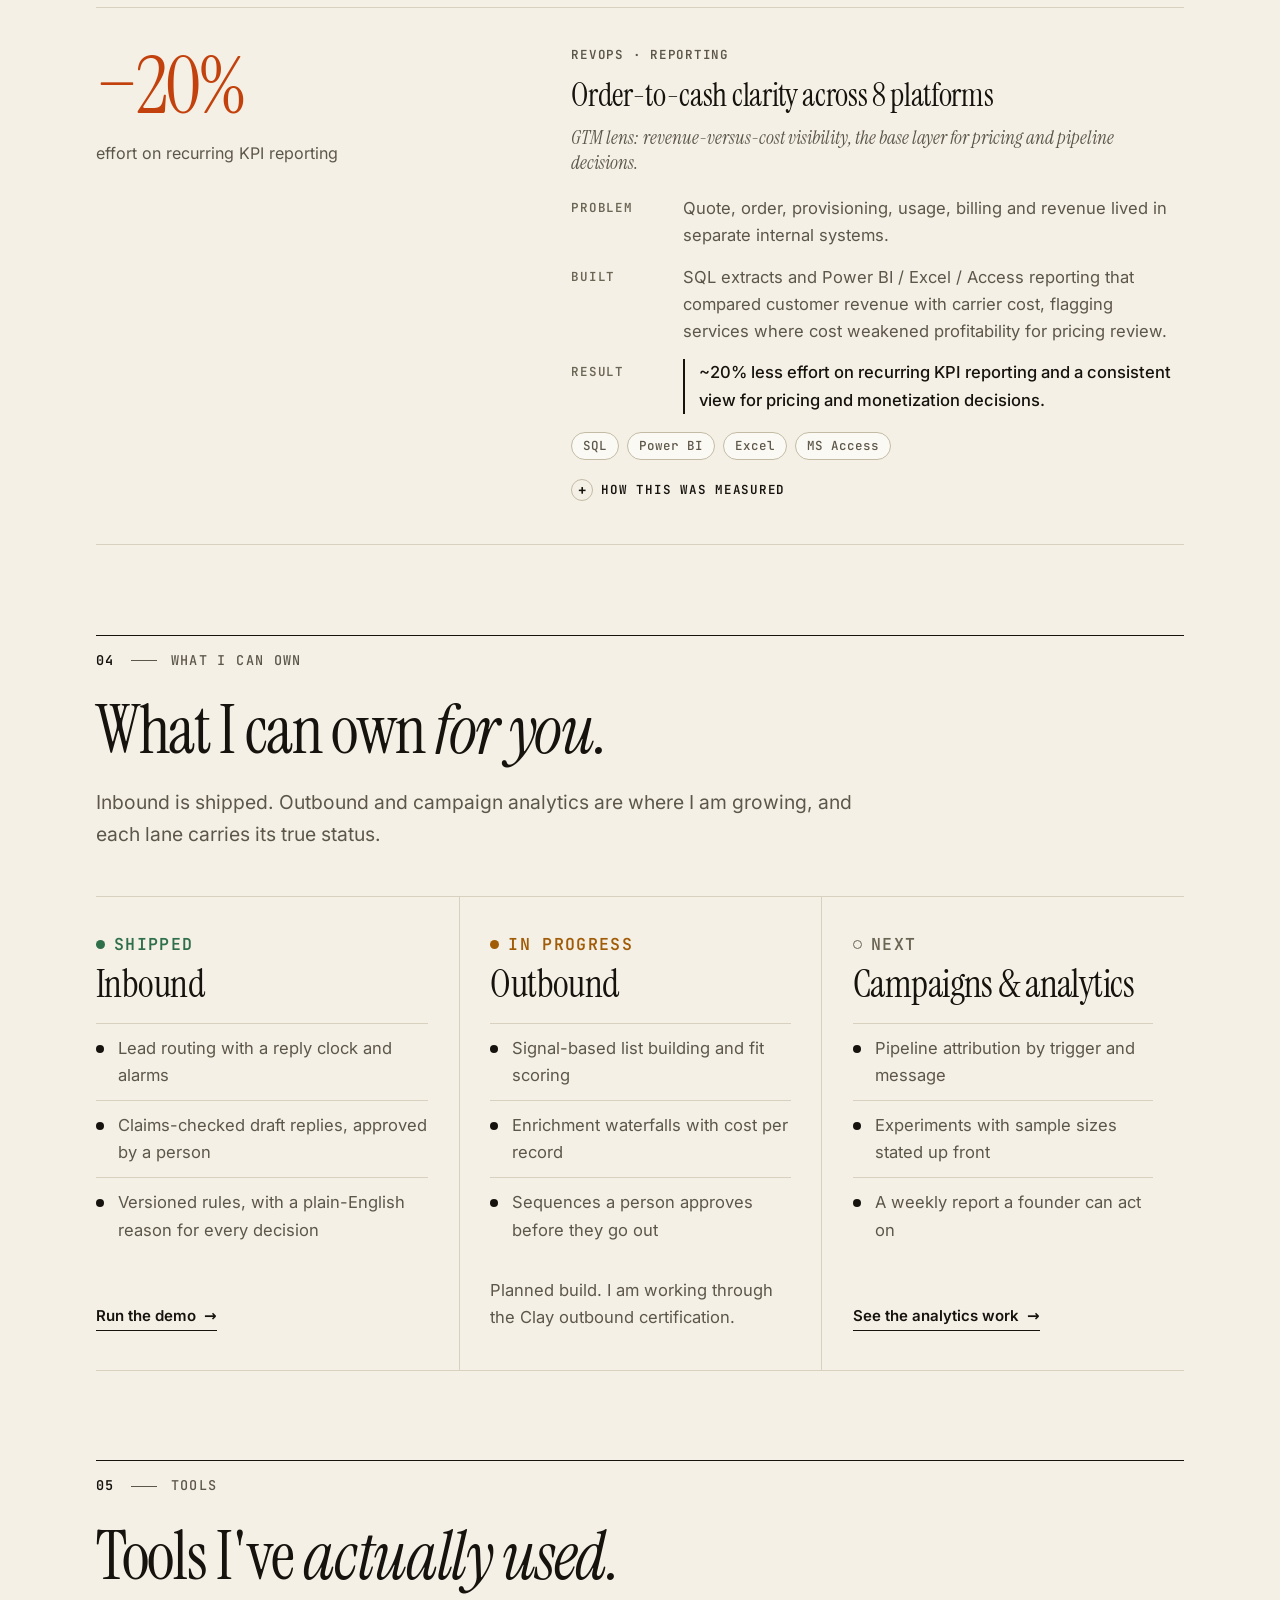
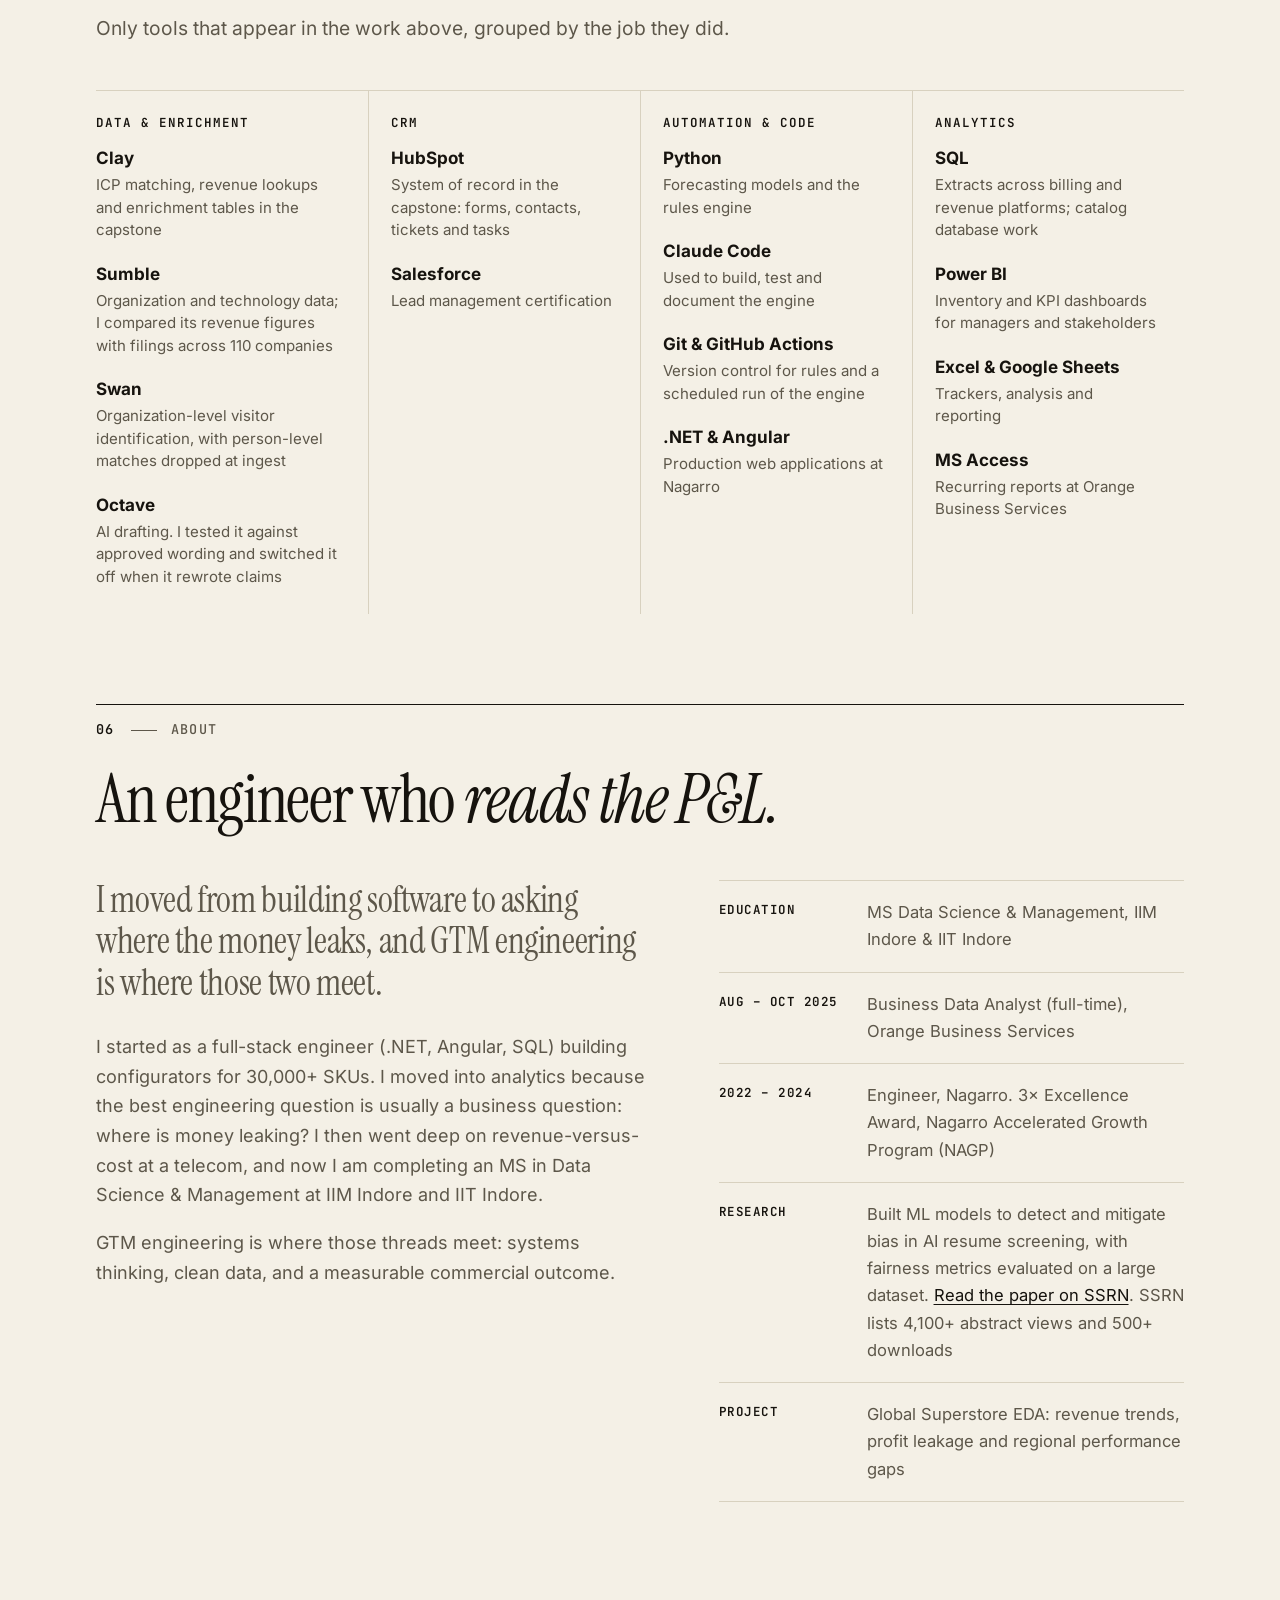
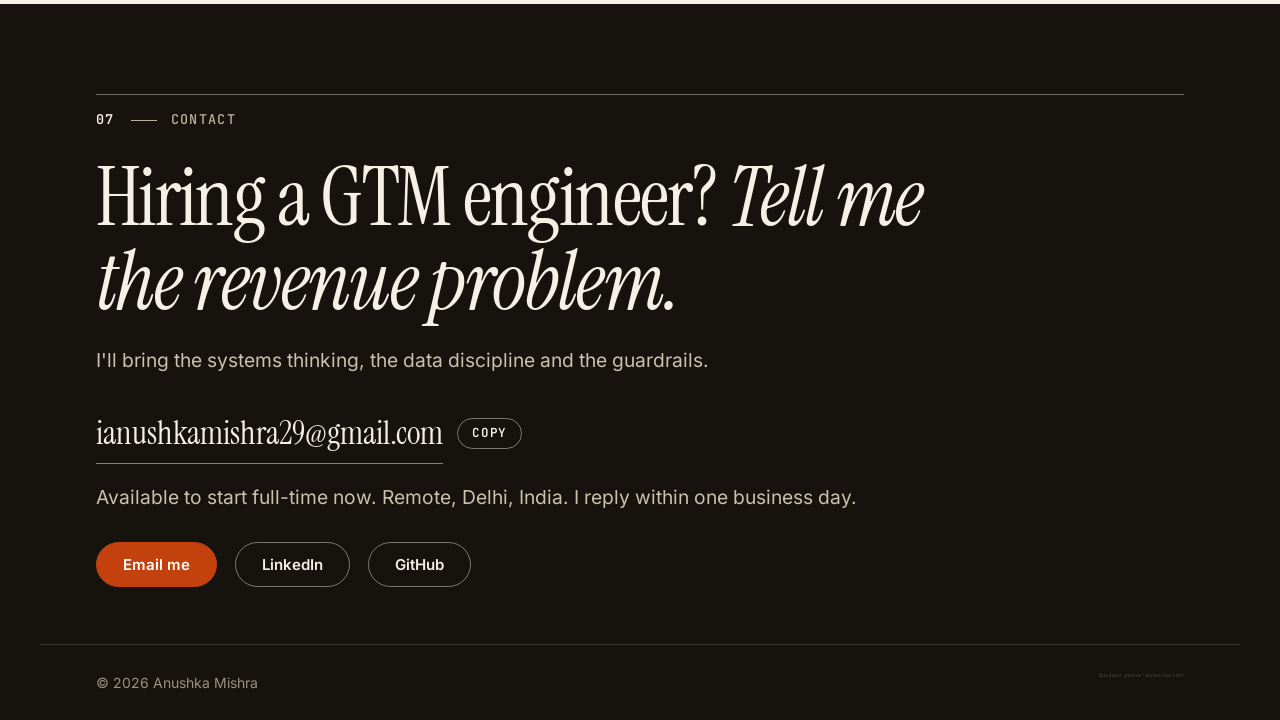
==== commit 352fe0bd: "Move How I build after Credentials Co-Authored-By: Claude Sonnet 5.5 <noreply@anthropic.com>" ====
--- a/index.html
+++ b/index.html
@@ -31,15 +31,15 @@
 </script>
 </head>
 <body>
-<a class="skip" href="#how">Skip to content</a>
+<a class="skip" href="#credentials">Skip to content</a>
 <div id="progress" aria-hidden="true"></div>
 
 <header class="nav" id="top">
   <a class="brand" href="#top">Anushka Mishra</a>
   <nav aria-label="Primary">
+    <a href="#credentials">Credentials</a>
     <a href="#how">How I build</a>
     <a href="#demo">Try it</a>
-    <a href="#credentials">Credentials</a>
     <a href="#proof">Work</a>
     <a href="#about">About</a>
     <a class="nav-cta" href="#contact" data-cta="hire">Let's talk</a>
@@ -72,10 +72,63 @@
   </ul>
 </section>
 
+<!-- CREDENTIALS -->
+<section id="credentials" class="section">
+  <header class="sec-head">
+    <p class="sec-no">01<span>Credentials</span></p>
+    <h2>Trained, tested <em>and certified.</em></h2>
+  </header>
+  <div class="creds">
+    <figure class="cert">
+      <a href="certificate-ges-cohort5.jpg" target="_blank" rel="noopener">
+        <img src="certificate-ges-cohort5.jpg" alt="GTM Engineer School Cohort 5 certificate of completion for Anushka Mishra, issued November 2026" loading="lazy" width="1200" height="1200">
+      </a>
+    </figure>
+    <div class="cred-list">
+      <div class="cred">
+        <p class="state shipped"><span></span>Completed</p>
+        <h3>GTM Engineer School, Cohort 5</h3>
+        <p>8 weeks of live sessions and a capstone project. Capstone stack: Python, Clay, Sumble, Swan and Octave. Issued November 2026. Credential ID GES-C5-2026-AM.</p>
+      </div>
+      <!-- TODO(anushka): add verification link + exact titles for HubSpot and Salesforce once certificates are shared -->
+      <div class="cred">
+        <p class="state shipped"><span></span>Certified</p>
+        <h3>HubSpot revenue certification</h3>
+        <p>HubSpot Academy. HubSpot is the system of record in my inbound engine: forms, contacts, tickets and tasks.</p>
+      </div>
+      <div class="cred">
+        <p class="state shipped"><span></span>Completed</p>
+        <h3>Lead management in Salesforce</h3>
+        <p>Salesforce. How leads are captured, qualified, assigned and converted, the same lifecycle my routing and reply-clock rules automate.</p>
+      </div>
+      <div class="cred">
+        <p class="state progress"><span></span>In progress</p>
+        <h3>Clay outbound certification</h3>
+        <p>Building signal-based outbound workflows in Clay. I'll publish the result here when it is complete.</p>
+      </div>
+    </div>
+  </div>
+  <aside class="featured" aria-label="Featured in GTM Engineer School Pulse #50">
+    <p class="state shipped"><span></span>Featured</p>
+    <blockquote>
+      <p>&ldquo;<strong>Anushka Mishra:</strong> rules decide where a lead goes; the model just writes the reply.&rdquo;</p>
+    </blockquote>
+    <p class="feat-src">Jared Waxman, <em>Pulse #50: is GTM engineering the new Excel?</em>, GTM Engineer School, 25 Nov 2026, in &ldquo;Steal these&rdquo;, a takeaway from Cohort 5 capstones.</p>
+    <figure class="feat-shot">
+      <a href="https://gtmengineerschool.substack.com/p/pulse-50-is-gtm-engineering-the-new" target="_blank" rel="noopener">
+        <img src="pulse50-mention.png" alt="Screenshot of GTM Engineer School Pulse #50, the Steal these list of Cohort 5 capstones, including the line on Anushka Mishra" loading="lazy" width="755" height="330">
+      </a>
+    </figure>
+    <a class="btn btn-small btn-line" href="https://gtmengineerschool.substack.com/p/pulse-50-is-gtm-engineering-the-new" target="_blank" rel="noopener">Read the post &rarr;</a>
+  </aside>
+</section>
+
+<!-- TODO(anushka): add a Reviews section here once you have real, permitted testimonials -->
+
 <!-- HOW I BUILD + TRY IT -->
 <section id="how" class="section">
   <header class="sec-head">
-    <p class="sec-no">01<span>How I build</span></p>
+    <p class="sec-no">02<span>How I build</span></p>
     <h2>How a signal becomes <em>an approved reply.</em></h2>
     <p class="sub">Six steps, shown with an invented company. Then run one yourself.</p>
   </header>
@@ -169,59 +222,6 @@
   </div>
 </section>
 
-<!-- CREDENTIALS -->
-<section id="credentials" class="section">
-  <header class="sec-head">
-    <p class="sec-no">02<span>Credentials</span></p>
-    <h2>Trained, tested <em>and certified.</em></h2>
-  </header>
-  <div class="creds">
-    <figure class="cert">
-      <a href="certificate-ges-cohort5.jpg" target="_blank" rel="noopener">
-        <img src="certificate-ges-cohort5.jpg" alt="GTM Engineer School Cohort 5 certificate of completion for Anushka Mishra, issued November 2026" loading="lazy" width="1200" height="1200">
-      </a>
-    </figure>
-    <div class="cred-list">
-      <div class="cred">
-        <p class="state shipped"><span></span>Completed</p>
-        <h3>GTM Engineer School, Cohort 5</h3>
-        <p>8 weeks of live sessions and a capstone project. Capstone stack: Python, Clay, Sumble, Swan and Octave. Issued November 2026. Credential ID GES-C5-2026-AM.</p>
-      </div>
-      <!-- TODO(anushka): add verification link + exact titles for HubSpot and Salesforce once certificates are shared -->
-      <div class="cred">
-        <p class="state shipped"><span></span>Certified</p>
-        <h3>HubSpot revenue certification</h3>
-        <p>HubSpot Academy. HubSpot is the system of record in my inbound engine: forms, contacts, tickets and tasks.</p>
-      </div>
-      <div class="cred">
-        <p class="state shipped"><span></span>Completed</p>
-        <h3>Lead management in Salesforce</h3>
-        <p>Salesforce. How leads are captured, qualified, assigned and converted, the same lifecycle my routing and reply-clock rules automate.</p>
-      </div>
-      <div class="cred">
-        <p class="state progress"><span></span>In progress</p>
-        <h3>Clay outbound certification</h3>
-        <p>Building signal-based outbound workflows in Clay. I'll publish the result here when it is complete.</p>
-      </div>
-    </div>
-  </div>
-  <aside class="featured" aria-label="Featured in GTM Engineer School Pulse #50">
-    <p class="state shipped"><span></span>Featured</p>
-    <blockquote>
-      <p>&ldquo;<strong>Anushka Mishra:</strong> rules decide where a lead goes; the model just writes the reply.&rdquo;</p>
-    </blockquote>
-    <p class="feat-src">Jared Waxman, <em>Pulse #50: is GTM engineering the new Excel?</em>, GTM Engineer School, 25 Nov 2026, in &ldquo;Steal these&rdquo;, a takeaway from Cohort 5 capstones.</p>
-    <figure class="feat-shot">
-      <a href="https://gtmengineerschool.substack.com/p/pulse-50-is-gtm-engineering-the-new" target="_blank" rel="noopener">
-        <img src="pulse50-mention.png" alt="Screenshot of GTM Engineer School Pulse #50, the Steal these list of Cohort 5 capstones, including the line on Anushka Mishra" loading="lazy" width="755" height="330">
-      </a>
-    </figure>
-    <a class="btn btn-small btn-line" href="https://gtmengineerschool.substack.com/p/pulse-50-is-gtm-engineering-the-new" target="_blank" rel="noopener">Read the post &rarr;</a>
-  </aside>
-</section>
-
-<!-- TODO(anushka): add a Reviews section here once you have real, permitted testimonials -->
-
 <!-- WORK -->
 <section id="proof" class="section">
   <header class="sec-head">
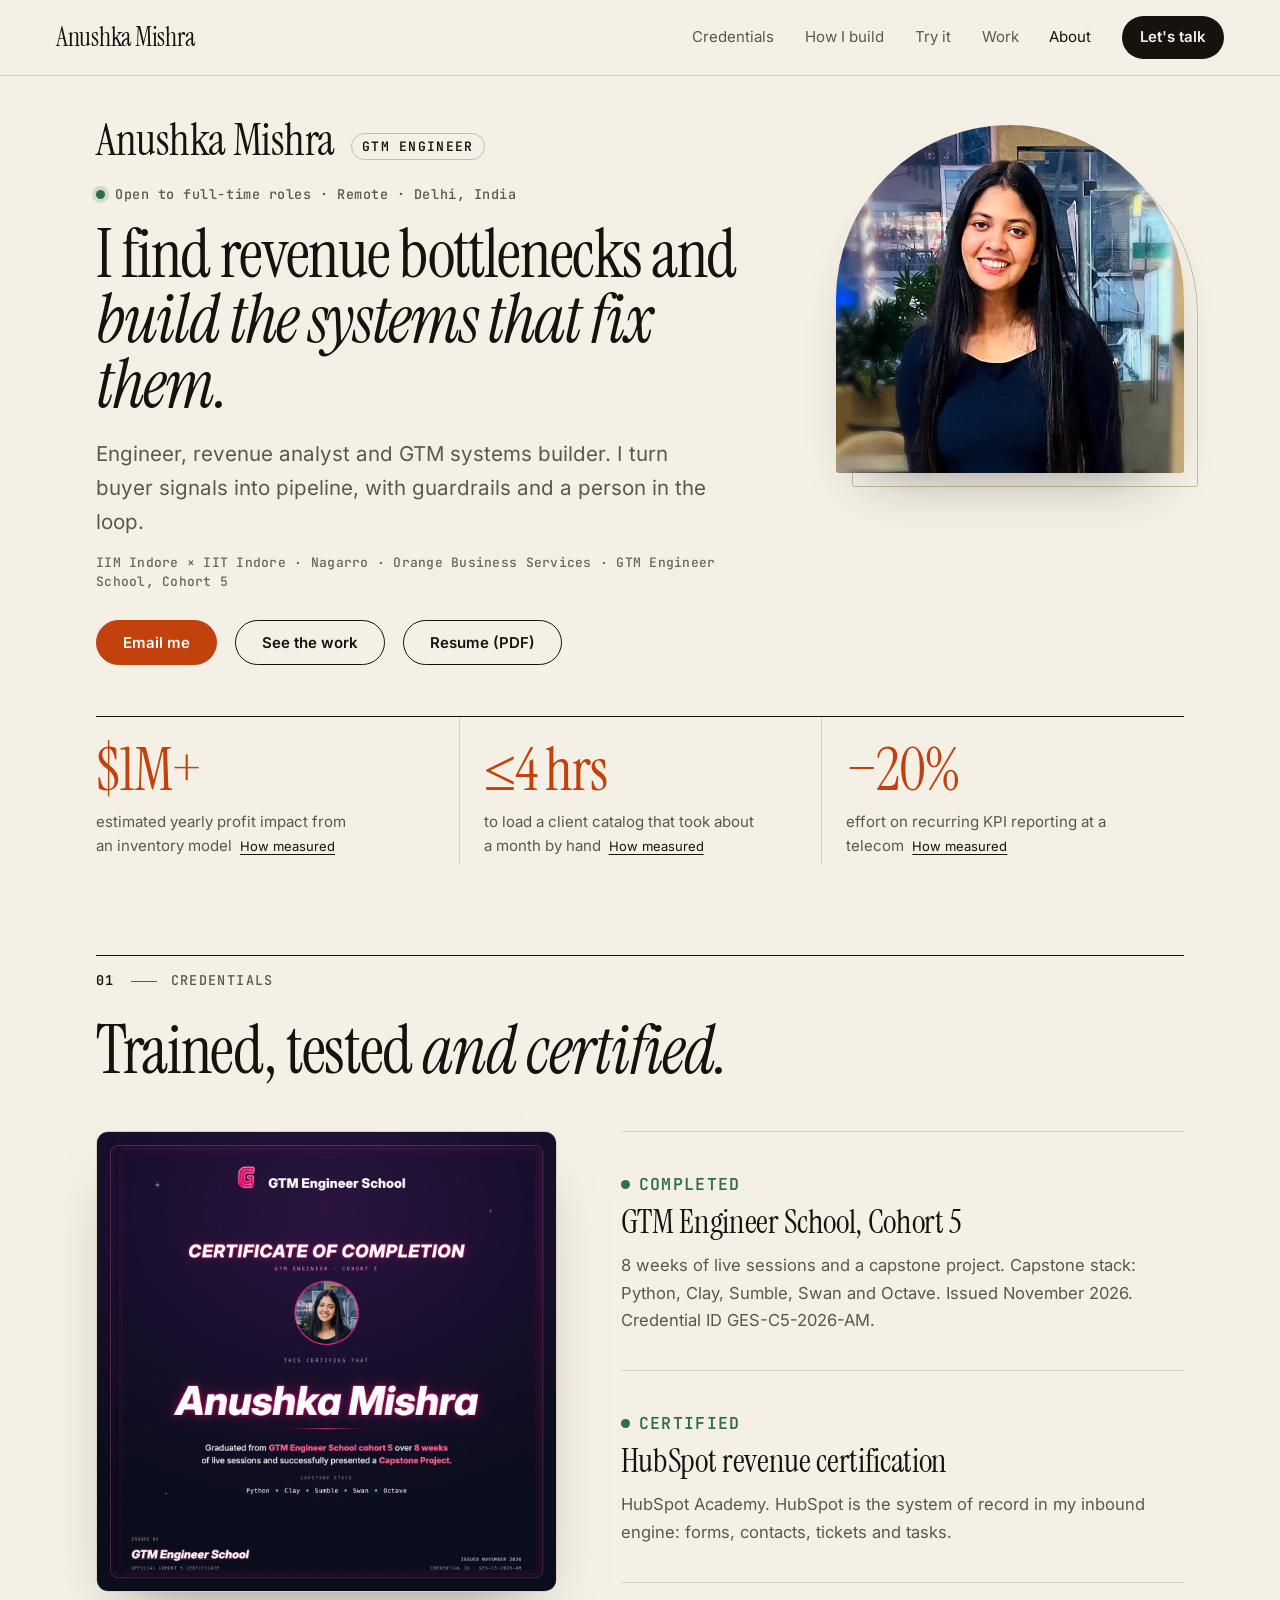
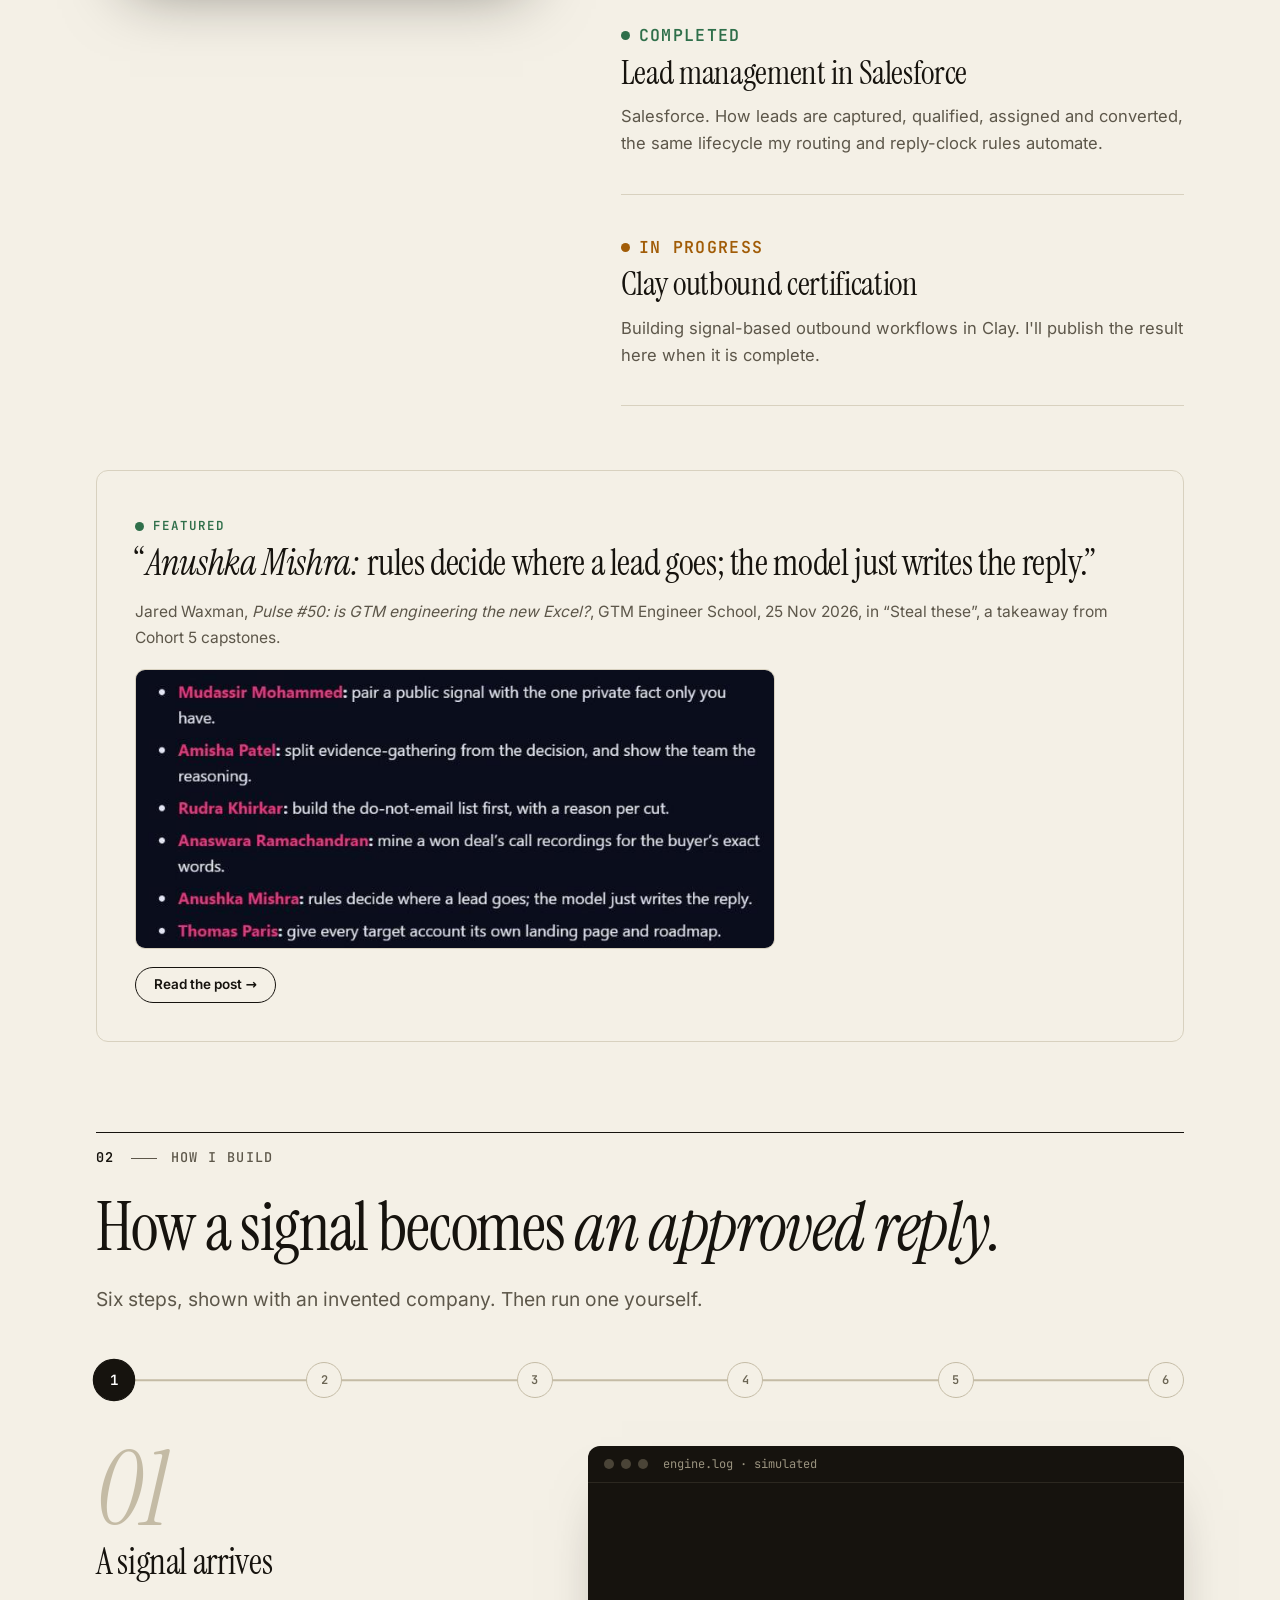
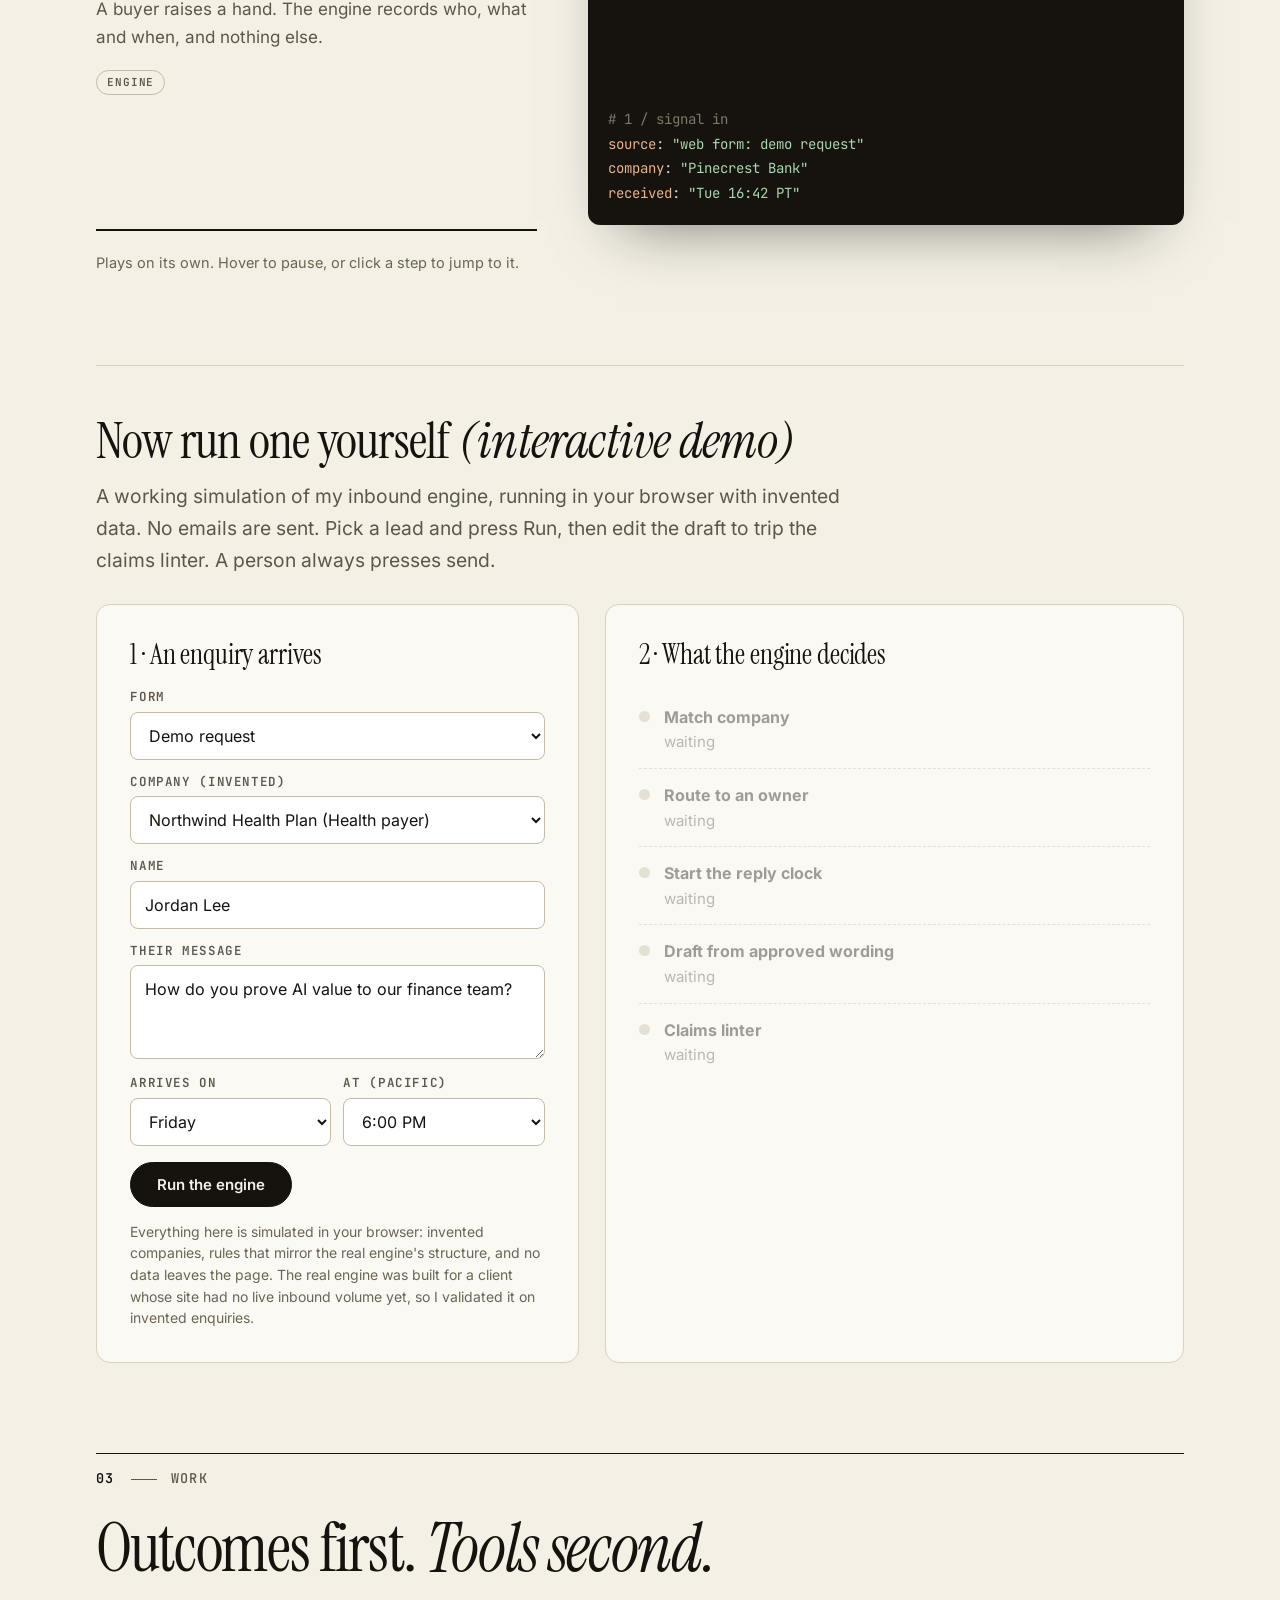
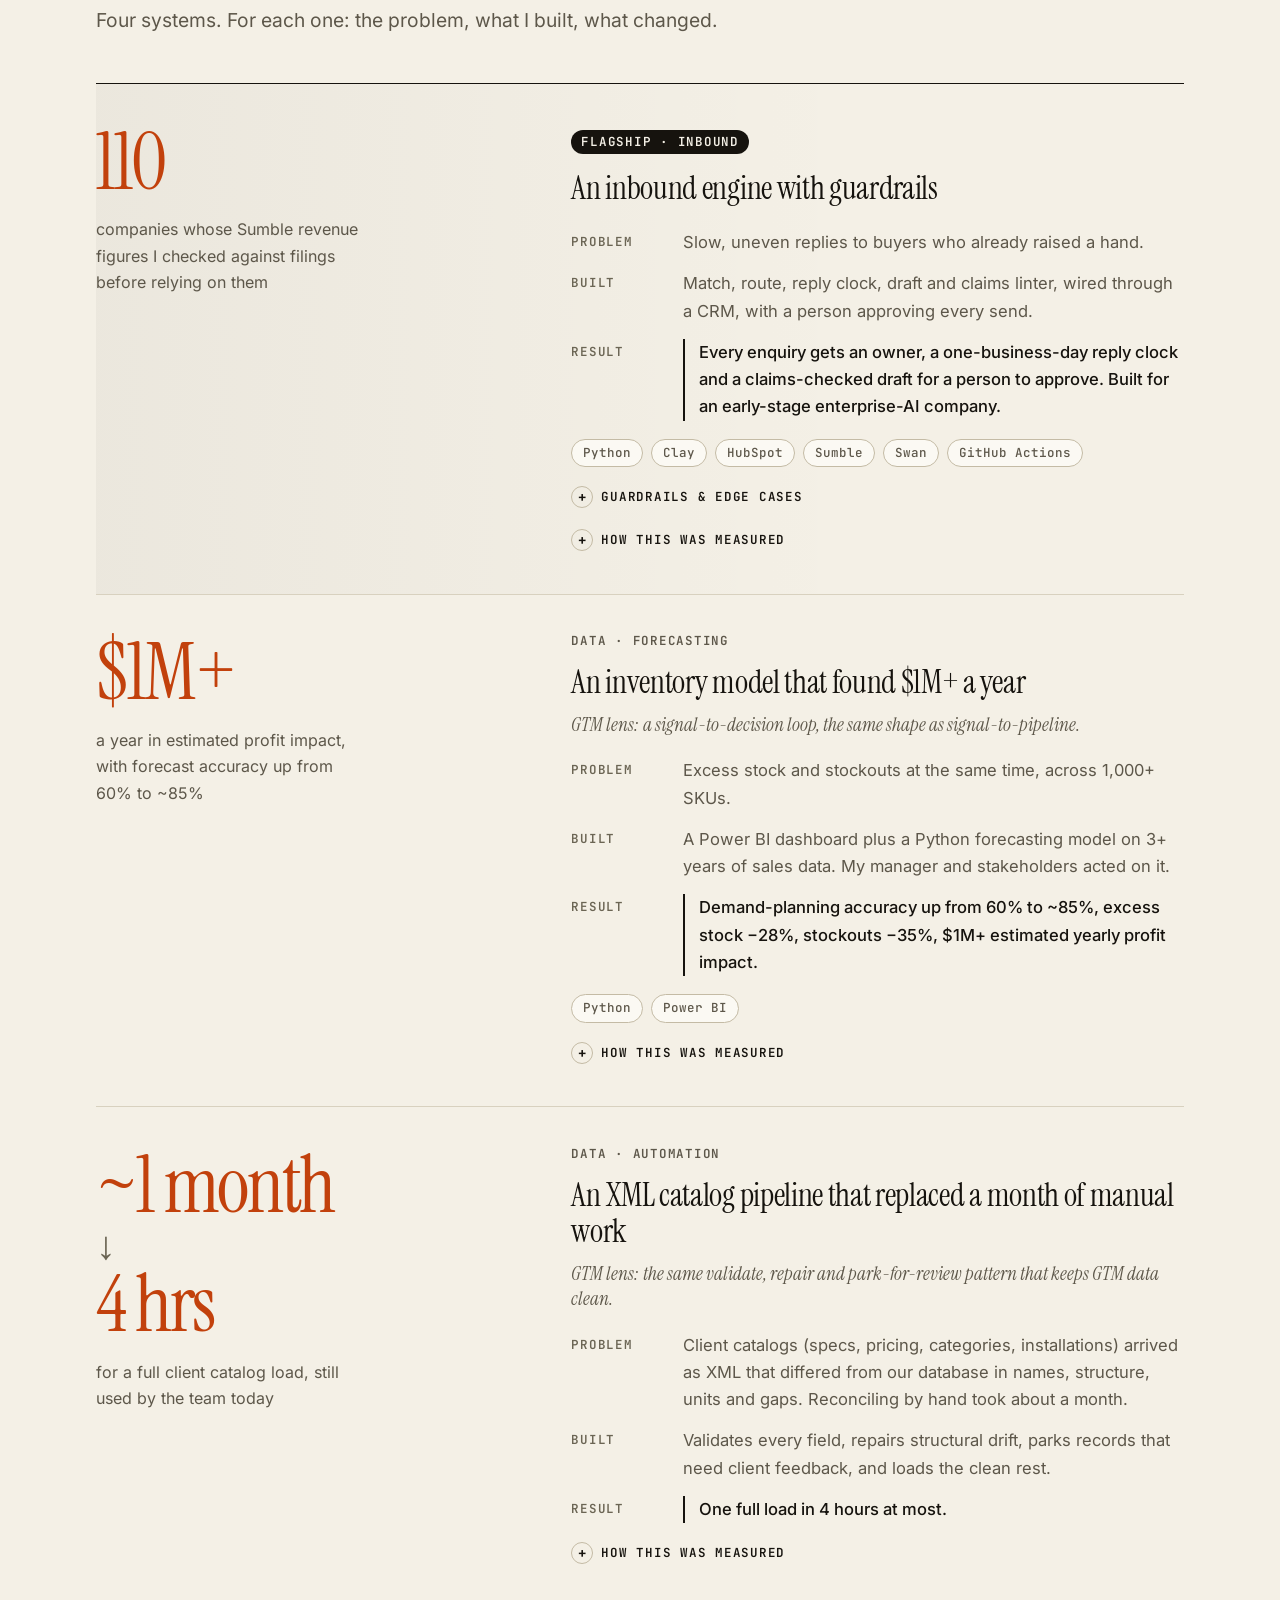
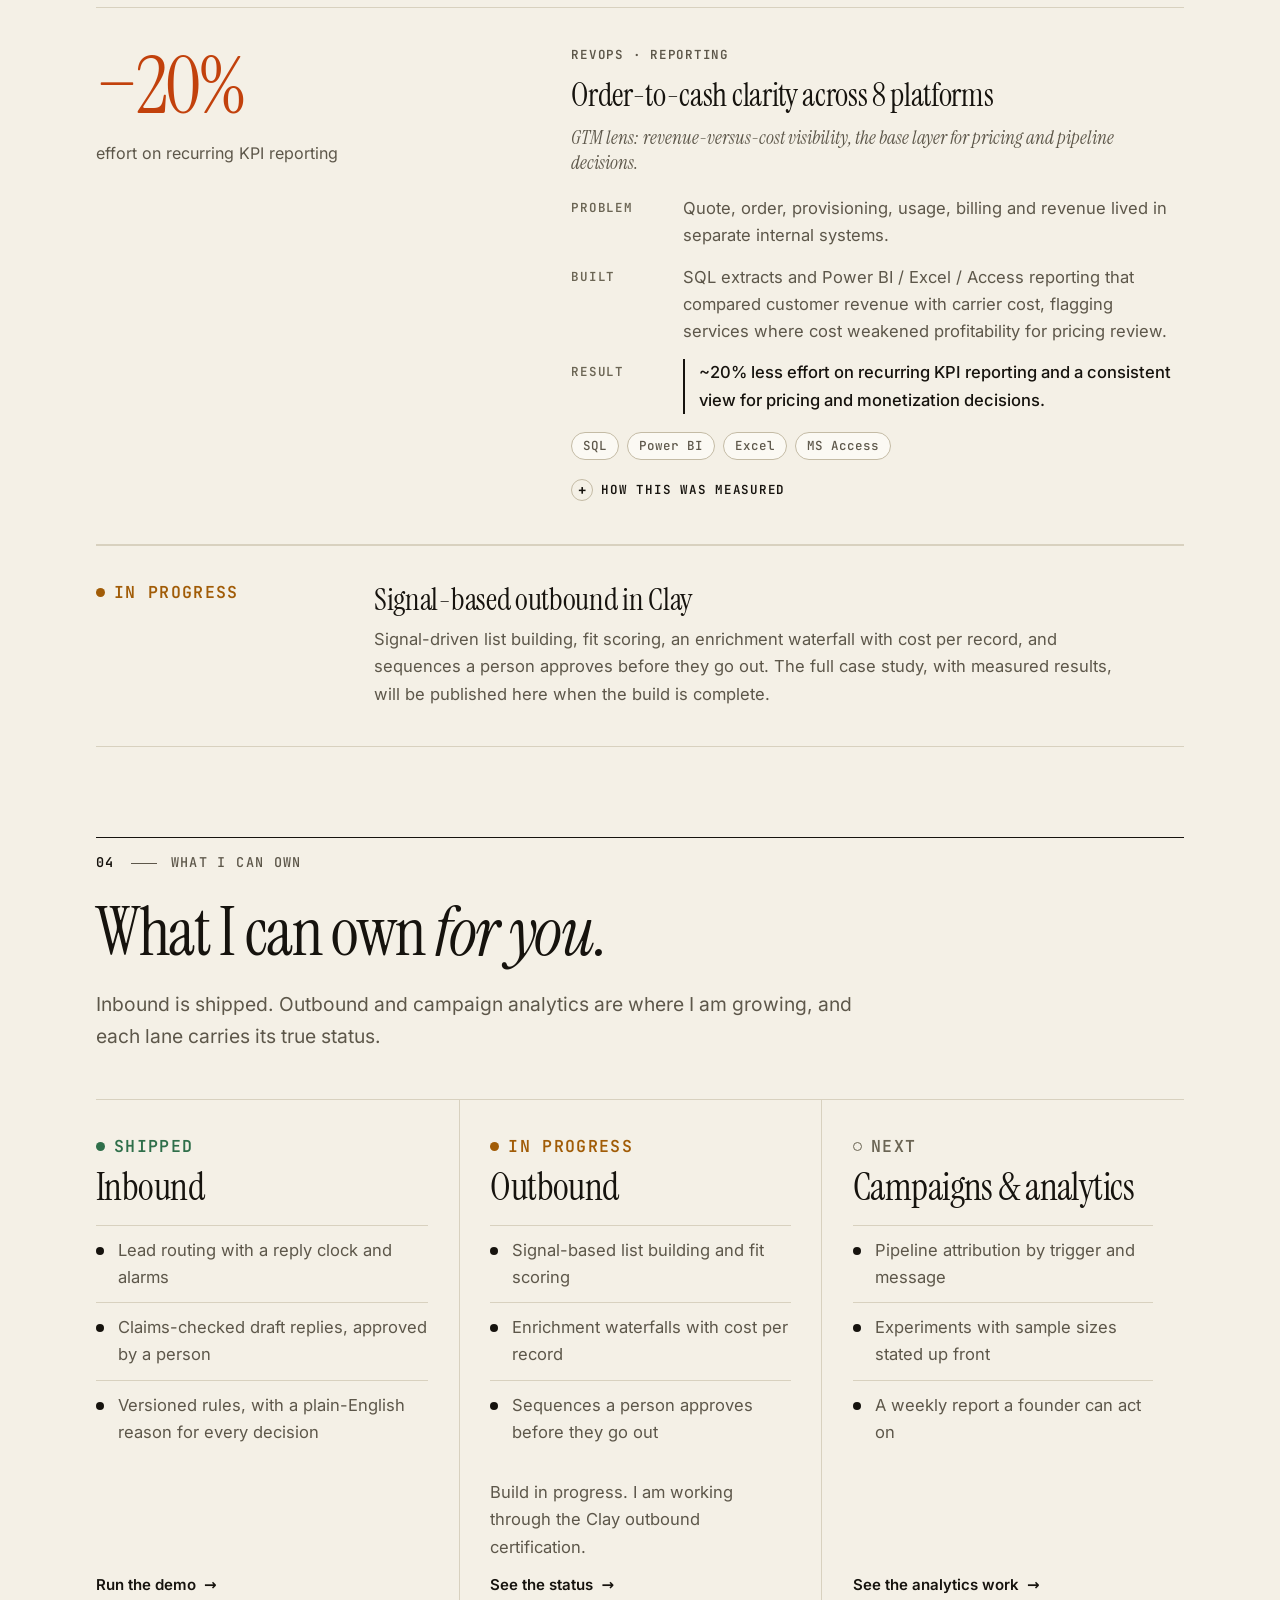
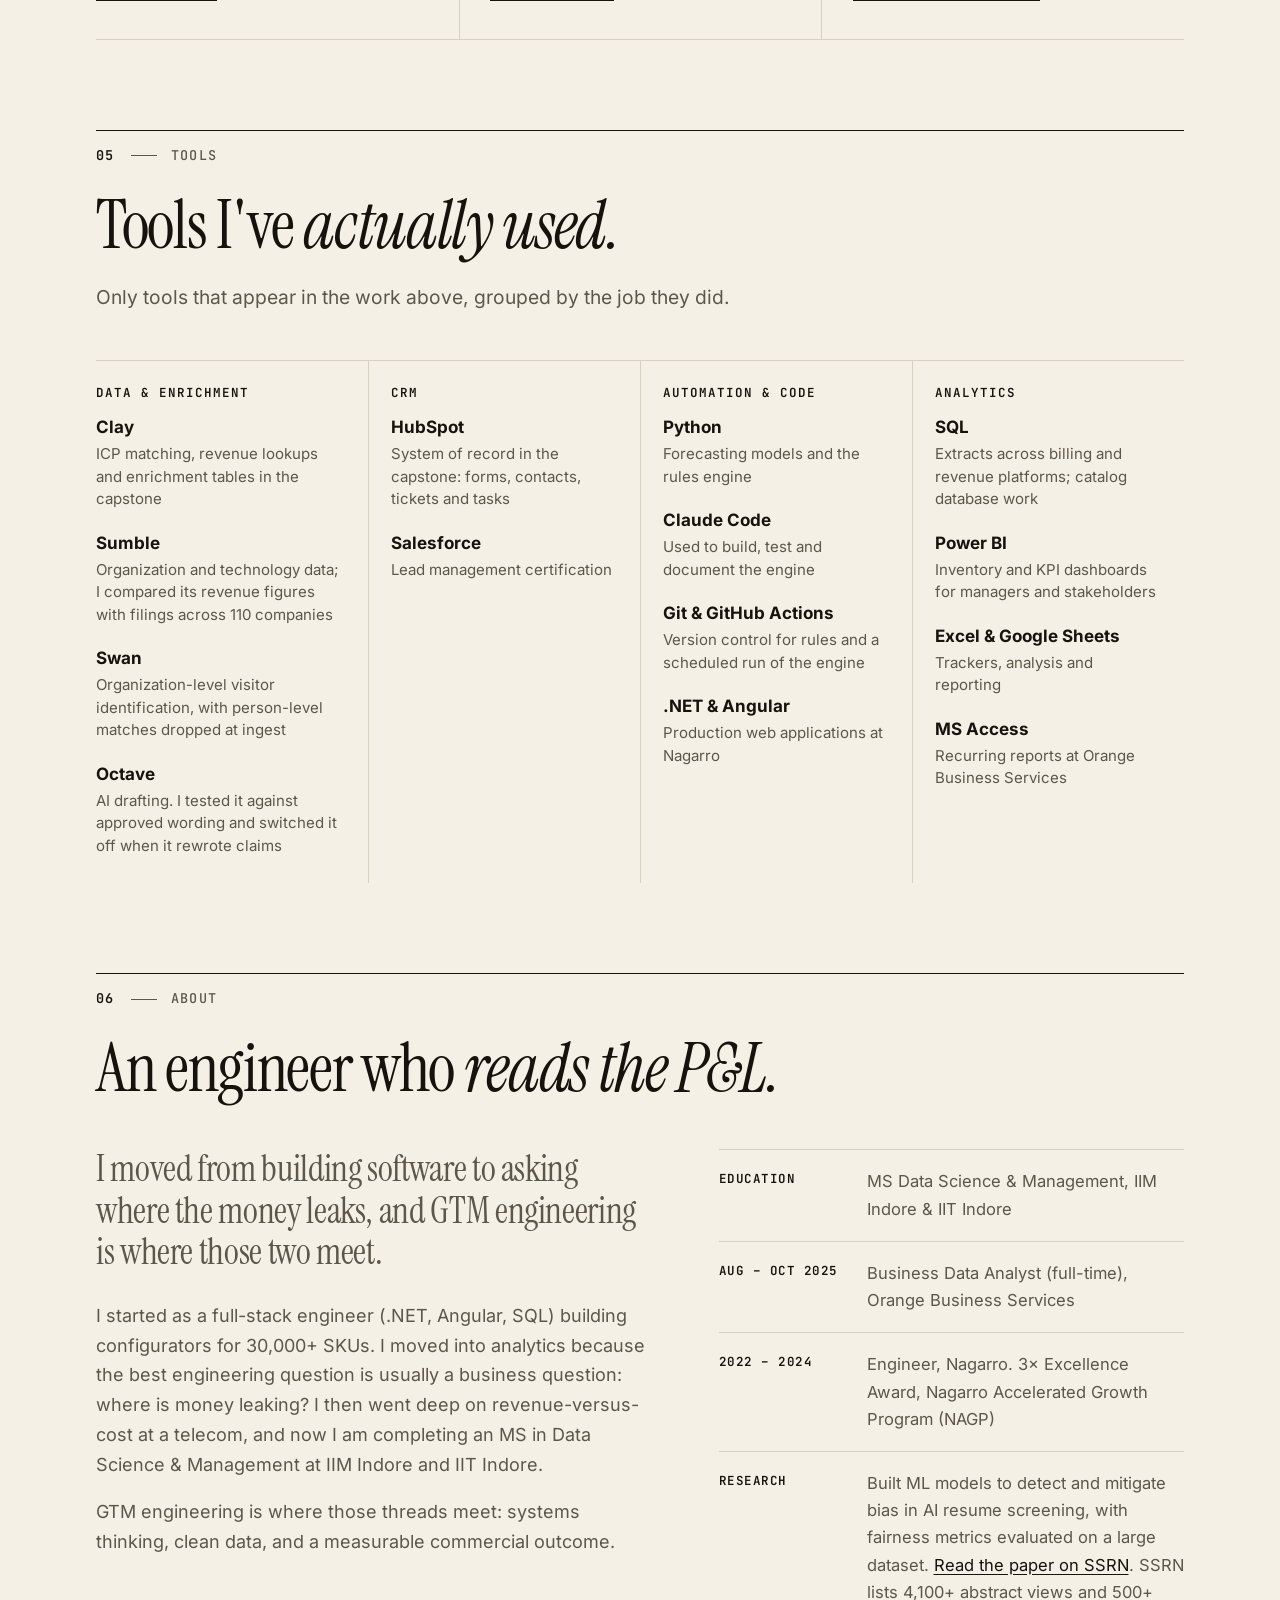
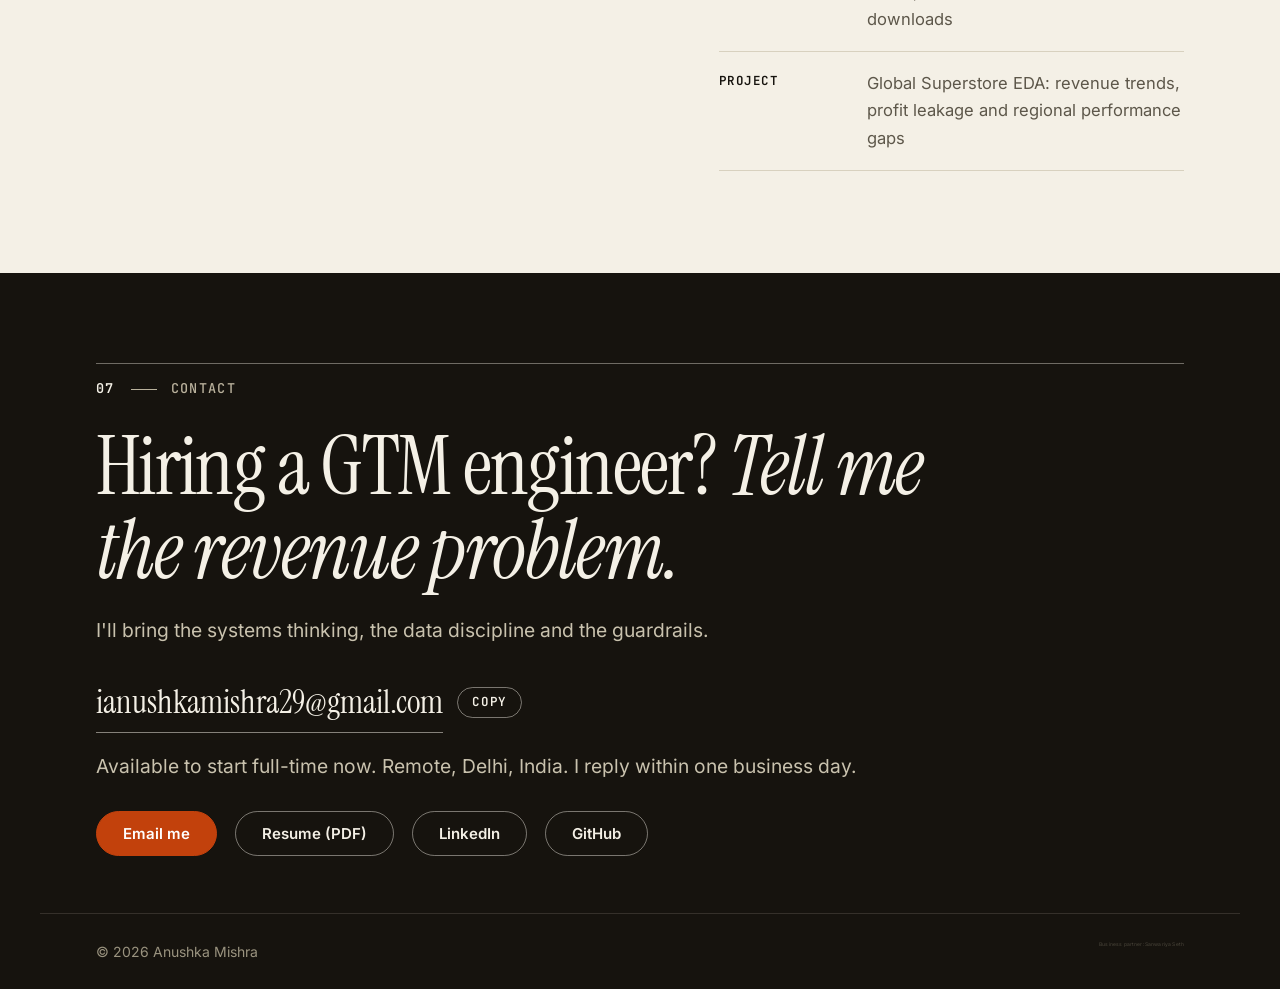
==== commit d48e44bb: "Fix demo approval guardrail, remove client name, add resume, analytics hook, outbound slot, and hidd" ====
--- a/index.html
+++ b/index.html
@@ -23,9 +23,7 @@
 <link rel="preload" href="fonts/serif.woff2" as="font" type="font/woff2" crossorigin>
 <script>document.documentElement.classList.add("js")</script>
 <link rel="stylesheet" href="site.css">
-<!-- TODO(anushka): privacy-friendly, cookie-less analytics. Add ONE of these once you have an account (no cookie banner needed):
-     <script defer data-domain="anushkamishra29.github.io" src="https://plausible.io/js/script.tagged-events.js"></script>
-     <script data-goatcounter="https://YOURCODE.goatcounter.com/count" async src="//gc.zgo.at/count.js"></script> -->
+<!-- Analytics: cookie-less GoatCounter, loaded by site.js once ANALYTICS_GOATCOUNTER_CODE is set at the top of site.js. -->
 <script type="application/ld+json">
 {"@context":"https://schema.org","@type":"Person","name":"Anushka Mishra","jobTitle":"GTM Engineer","url":"https://anushkamishra29.github.io/","image":"https://anushkamishra29.github.io/photo.jpg","address":{"@type":"PostalAddress","addressLocality":"Delhi","addressCountry":"IN"},"sameAs":["https://www.linkedin.com/in/anushka-m-6a635a430/","https://github.com/AnushkaMishra29","https://papers.ssrn.com/sol3/papers.cfm?abstract_id=5160444"],"alumniOf":[{"@type":"CollegeOrUniversity","name":"IIM Indore"},{"@type":"CollegeOrUniversity","name":"IIT Indore"}],"knowsAbout":["GTM engineering","Revenue operations","Lead routing","Demand forecasting","Clay","HubSpot","Python","SQL"]}
 </script>
@@ -59,6 +57,7 @@
       <div class="cta-row">
         <a class="btn" href="mailto:ianushkamishra29@gmail.com">Email me</a>
         <a class="btn btn-line" href="#proof">See the work</a>
+        <a class="btn btn-line" href="AnushkaMishra_GTM_Engineer_Resume.pdf" target="_blank" rel="noopener" data-cta="resume">Resume (PDF)</a>
       </div>
     </div>
     <figure class="portrait">
@@ -101,11 +100,7 @@
         <h3>Lead management in Salesforce</h3>
         <p>Salesforce. How leads are captured, qualified, assigned and converted, the same lifecycle my routing and reply-clock rules automate.</p>
       </div>
-      <div class="cred">
-        <p class="state progress"><span></span>In progress</p>
-        <h3>Clay outbound certification</h3>
-        <p>Building signal-based outbound workflows in Clay. I'll publish the result here when it is complete.</p>
-      </div>
+      <!-- More certificates (Clay outbound, Clay inbound, ...) are added in app.js, CONFIG.certs. Nothing to edit here. -->
     </div>
   </div>
   <aside class="featured" aria-label="Featured in GTM Engineer School Pulse #50">
@@ -123,7 +118,14 @@
   </aside>
 </section>
 
-<!-- TODO(anushka): add a Reviews section here once you have real, permitted testimonials -->
+<!-- REVIEWS: hidden until CONFIG.reviews in app.js has at least one entry -->
+<section id="reviews" class="section hidden">
+  <header class="sec-head">
+    <p class="sec-no">&#9733;<span>Reviews</span></p>
+    <h2>What people <em>say.</em></h2>
+  </header>
+  <div class="reviews" id="review-list"></div>
+</section>
 
 <!-- HOW I BUILD + TRY IT -->
 <section id="how" class="section">
@@ -231,7 +233,7 @@
   </header>
 
   <article class="case flagship" id="case-engine">
-    <div class="case-metric"><b>1 day</b><span>reply deadline the engine enforces, with an alarm if it is missed</span></div>
+    <div class="case-metric"><b>110</b><span>companies whose Sumble revenue figures I checked against filings before relying on them</span></div>
     <div class="case-body">
       <p class="tag">Flagship &middot; Inbound</p>
       <h3>An inbound engine with guardrails</h3>
@@ -242,8 +244,10 @@
       </dl>
       <ul class="chips"><li>Python</li><li>Clay</li><li>HubSpot</li><li>Sumble</li><li>Swan</li><li>GitHub Actions</li></ul>
       <details class="how"><summary>Guardrails &amp; edge cases</summary><p>Do-not-contact companies, vendors and partners are screened out before anything is drafted. Wording comes from approved copy, and a claims linter blocks prices, guarantees and unverified claims. It fails closed: if its blocklist is missing, nothing is marked clean. The engine never sends. A person approves every reply, and approval and sending are timestamped separately.</p></details>
-      <details class="how"><summary>How this was measured</summary><p><b>1 business day:</b> a design target, not a measured outcome. The reply clock gives every enquiry a deadline of 17:00 Pacific on the next business day and fires an alarm if it is missed. The engine was validated on invented enquiries; the client's site had no live inbound volume yet.</p></details>
-      <!-- TODO(anushka): add "What I'd do next" (2-3 honest bullets) and an architecture diagram or a Loom walkthrough when ready -->
+      <details class="how"><summary>How this was measured</summary><p><b>110 companies:</b> I compared Sumble's revenue figures with company filings across 110 companies. <b>Reply clock:</b> a design target, not a measured outcome. Every enquiry gets a deadline of 17:00 Pacific on the next business day, and an alarm fires if it is missed. The engine was validated on invented enquiries; the client's site had no live inbound volume yet.</p></details>
+      <!-- VIDEOS: hidden until CONFIG.videos in app.js has at least one entry -->
+      <div id="videos" class="videos hidden"><h4>Watch the walkthrough</h4><div id="video-list" class="video-list"></div></div>
+      <!-- TODO(anushka): add the finding of the 110-company check (e.g. how many figures matched within X%), "What I'd do next" (2-3 honest bullets) and an architecture diagram or a Loom walkthrough when ready -->
     </div>
   </article>
 
@@ -296,6 +300,37 @@
       <!-- TODO(anushka): add hours per report before and after, if you have them -->
     </div>
   </article>
+
+  <!-- OUTBOUND SLOT (in progress). When the outbound build is done:
+       1. Delete the <aside class="case-soon"> below.
+       2. Uncomment the <article> template under it and fill every field with real numbers.
+       3. Change the "Four systems" line above to "Five systems", change the Outbound lane to "Shipped"
+          (class "state shipped", text "Shipped") and delete its ".plan" line.
+  -->
+  <aside class="case-soon" id="case-outbound">
+    <p class="state progress"><span></span>In progress</p>
+    <div>
+      <h3>Signal-based outbound in Clay</h3>
+      <p>Signal-driven list building, fit scoring, an enrichment waterfall with cost per record, and sequences a person approves before they go out. The full case study, with measured results, will be published here when the build is complete.</p>
+    </div>
+  </aside>
+  <!--
+  <article class="case" id="case-outbound-done">
+    <div class="case-metric"><b>XX</b><span>ONE MEASURED OUTCOME (e.g. cost per qualified record, reply rate, records enriched)</span></div>
+    <div class="case-body">
+      <p class="tag">Outbound &middot; Clay</p>
+      <h3>TITLE: the outcome, not the tool</h3>
+      <p class="lens">GTM lens: one line.</p>
+      <dl>
+        <dt>Problem</dt><dd>...</dd>
+        <dt>Built</dt><dd>...</dd>
+        <dt>Result</dt><dd class="result">...</dd>
+      </dl>
+      <ul class="chips"><li>Clay</li></ul>
+      <details class="how"><summary>How this was measured</summary><p>Sample size, period, how the number was calculated.</p></details>
+    </div>
+  </article>
+  -->
 </section>
 
 <!-- WHAT I CAN OWN -->
@@ -324,7 +359,8 @@
         <li>Enrichment waterfalls with cost per record</li>
         <li>Sequences a person approves before they go out</li>
       </ul>
-      <p class="plan">Planned build. I am working through the Clay outbound certification.</p>
+      <p class="plan">Build in progress. I am working through the Clay outbound certification.</p>
+      <a class="link-arrow" href="#case-outbound">See the status</a>
     </article>
     <article class="lane">
       <p class="state next"><span></span>Next</p>
@@ -419,7 +455,8 @@
     <div class="cta-row">
       <a class="btn btn-accent" id="mail" href="mailto:ianushkamishra29@gmail.com">Email me</a>
       <!-- TODO(anushka): add a Book a 30-min call button once you have a Cal.com/Calendly link -->
-      <a class="btn btn-line-inv" id="li" href="https://www.linkedin.com/in/anushka-m-6a635a430/" target="_blank" rel="noopener">LinkedIn</a>
+      <a class="btn btn-line-inv" href="AnushkaMishra_GTM_Engineer_Resume.pdf" target="_blank" rel="noopener" data-cta="resume">Resume (PDF)</a>
+      <a class="btn btn-line-inv" id="li"href="https://www.linkedin.com/in/anushka-m-6a635a430/" target="_blank" rel="noopener">LinkedIn</a>
       <a class="btn btn-line-inv" id="gh" href="https://github.com/AnushkaMishra29" target="_blank" rel="noopener">GitHub</a>
     </div>
   </div>
--- a/site.css
+++ b/site.css
@@ -431,3 +431,19 @@
 .feat-shot{margin:0 0 18px}
 .feat-shot img{display:block;width:100%;max-width:640px;height:auto;border-radius:10px;border:1px solid var(--line);transition:transform .3s}
 .feat-shot a:hover img{transform:translateY(-3px)}
+
+/* Outbound slot: honest "in progress" card in the Work section */
+.case-soon{display:grid;grid-template-columns:minmax(120px,.28fr) 1fr;gap:12px clamp(20px,4vw,56px);align-items:start;padding:clamp(24px,3vw,40px) 0;border-top:1px solid var(--line);border-bottom:1px solid var(--line)}
+.case-soon h3{font:400 clamp(24px,2.4vw,34px)/1.1 var(--serif);letter-spacing:-.01em;margin:0 0 8px}
+.case-soon p{margin:0;color:var(--muted);font-size:16.5px;max-width:46em}
+.case-soon p.state{color:var(--warn)}
+@media (max-width:860px){.case-soon{grid-template-columns:1fr}}
+
+/* Videos (Loom etc.), shown only when CONFIG.videos has entries */
+.videos{margin-top:22px}
+.videos h4{font:600 13px/1 var(--mono);letter-spacing:.08em;text-transform:uppercase;color:var(--soft);margin:0 0 12px}
+.video-list{display:grid;gap:18px}
+.video{margin:0}
+.video-frame{position:relative;aspect-ratio:16/9;border:1px solid var(--line);border-radius:12px;overflow:hidden;background:#000}
+.video-frame iframe{position:absolute;inset:0;width:100%;height:100%;border:0}
+.video figcaption{margin-top:8px;font-size:14.5px;color:var(--muted)}
